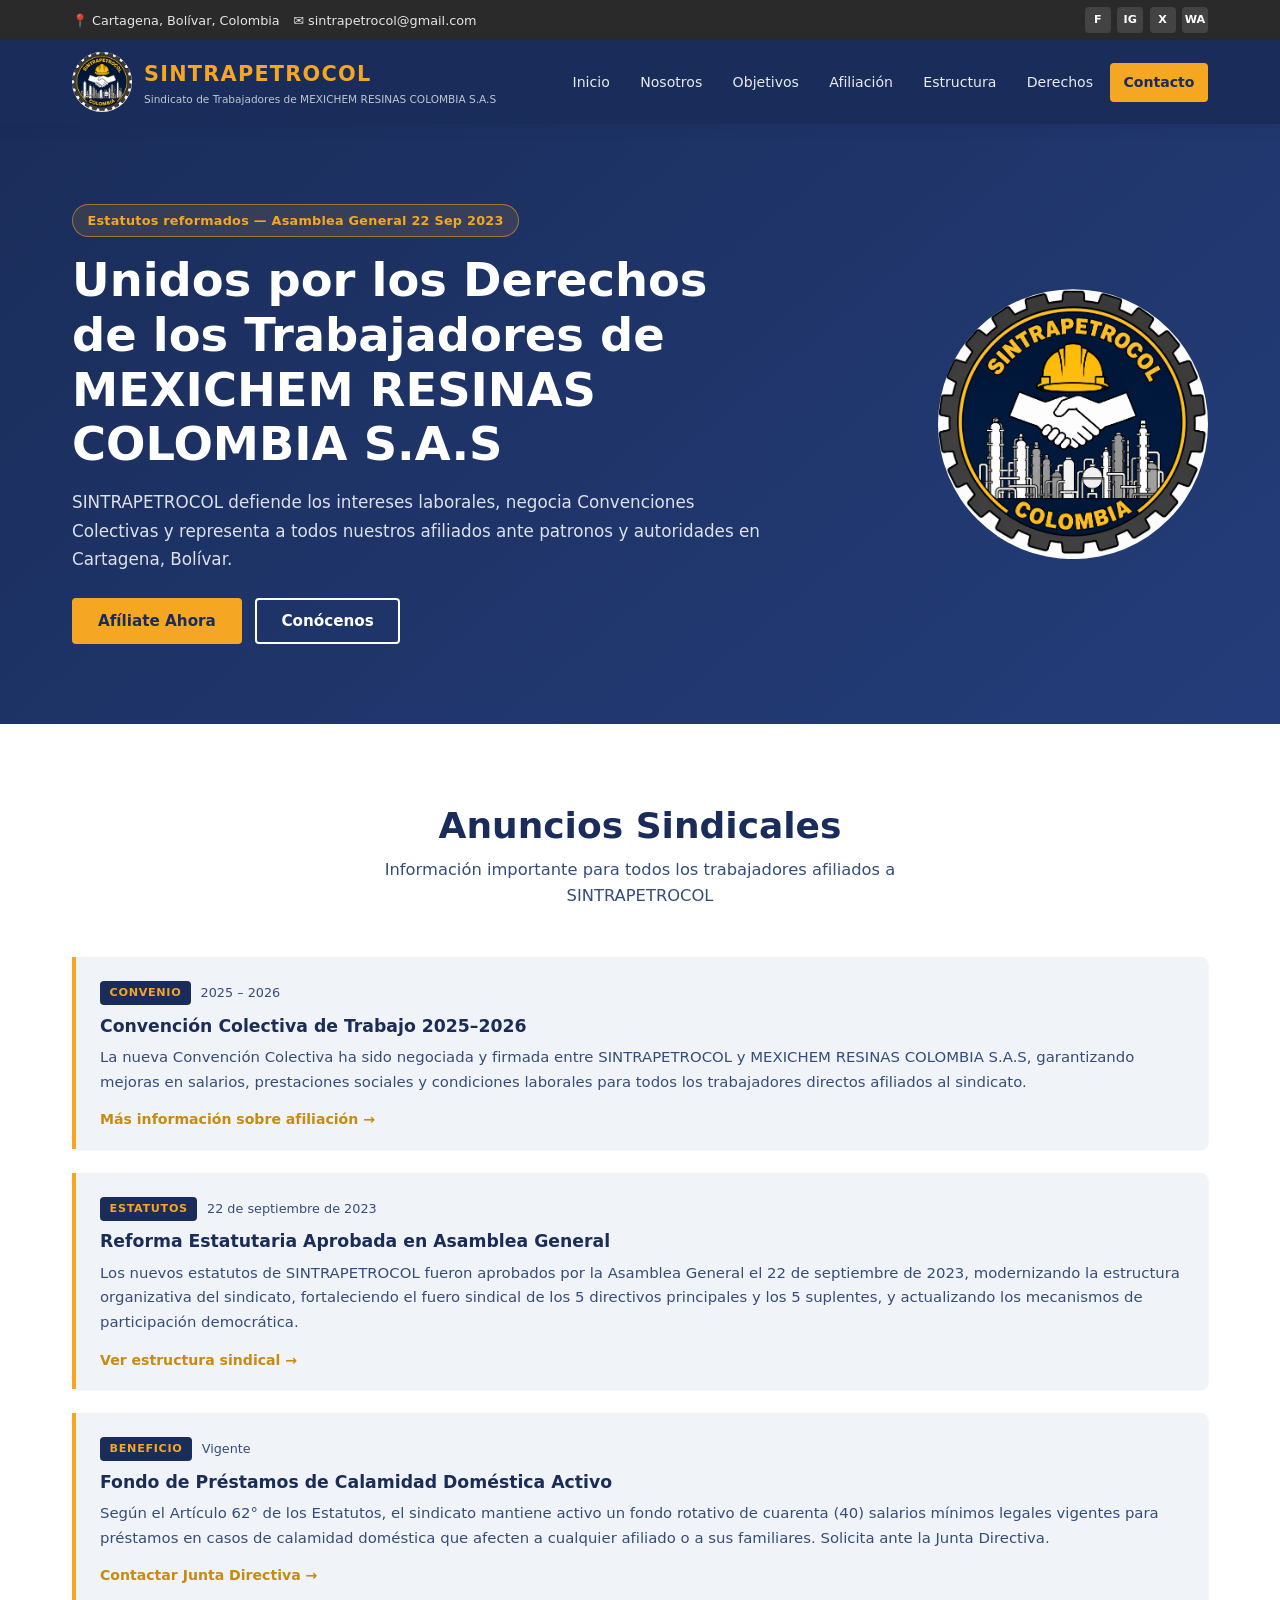
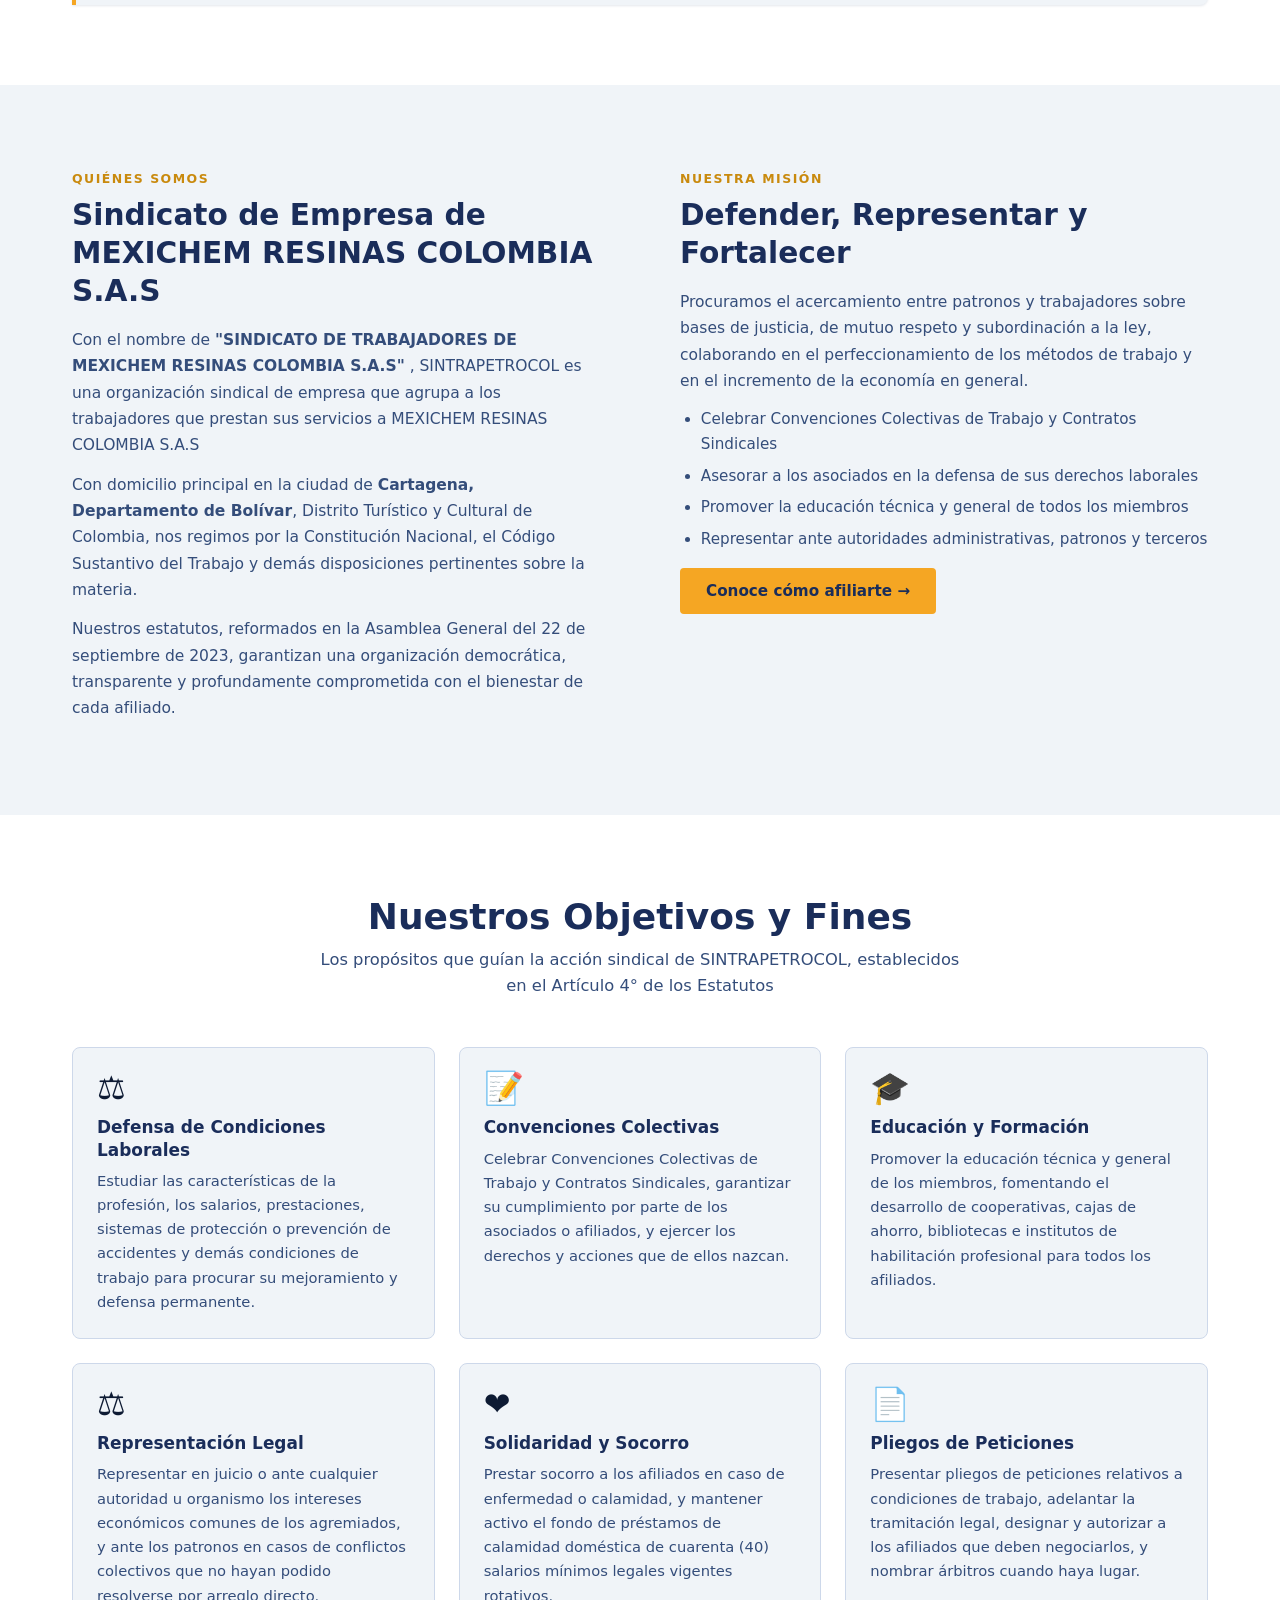
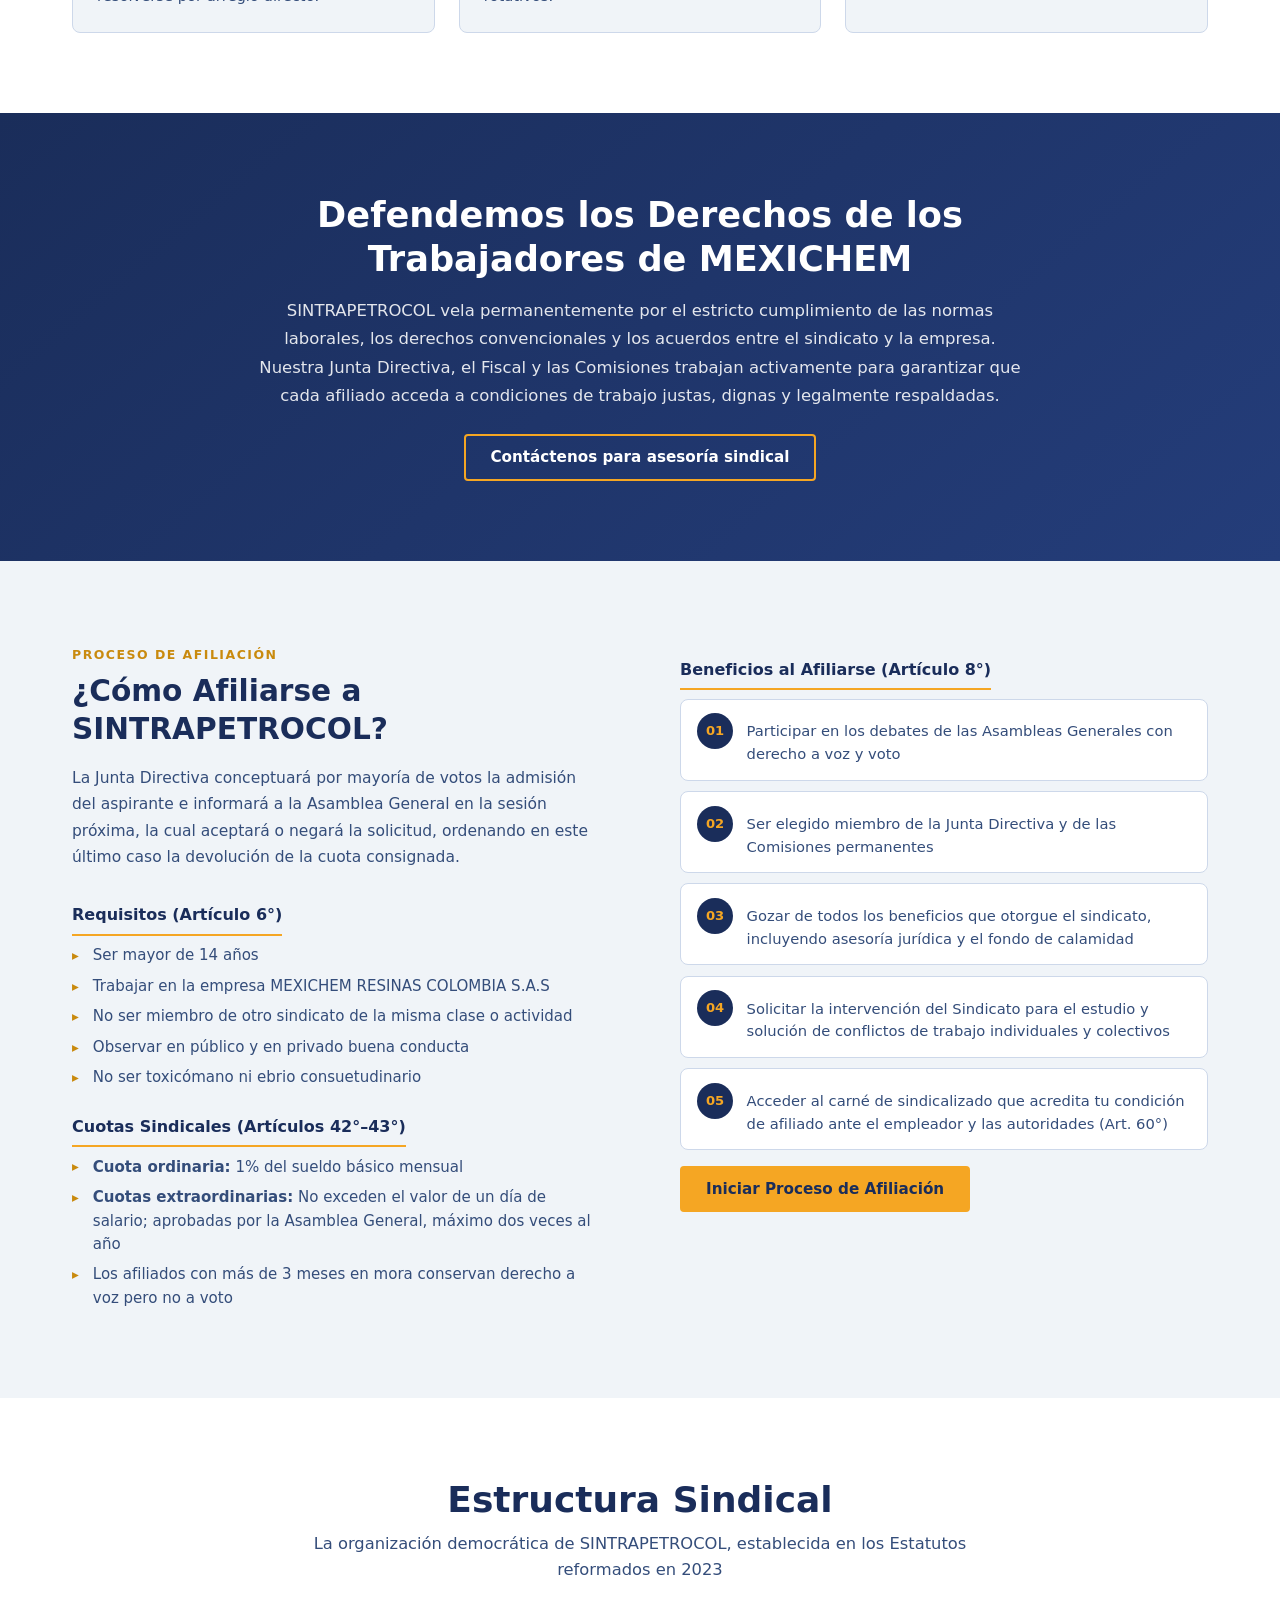
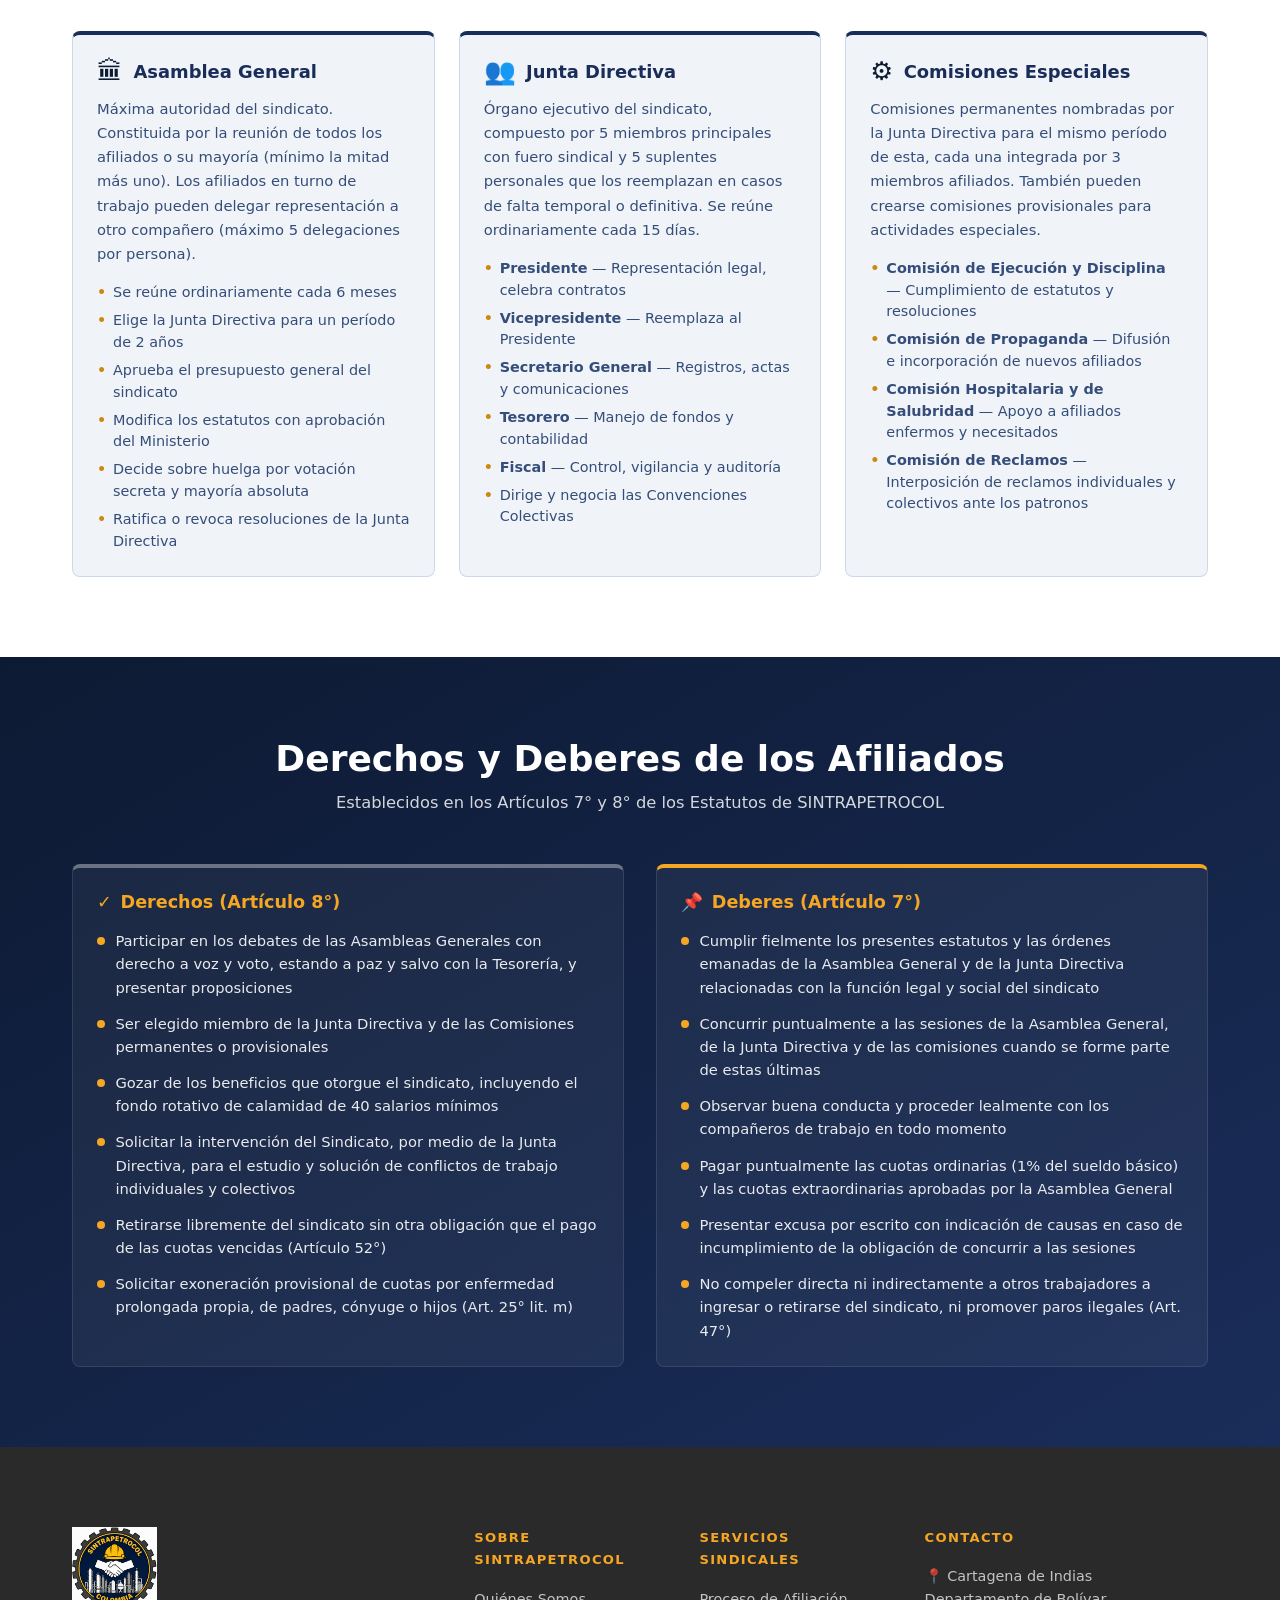
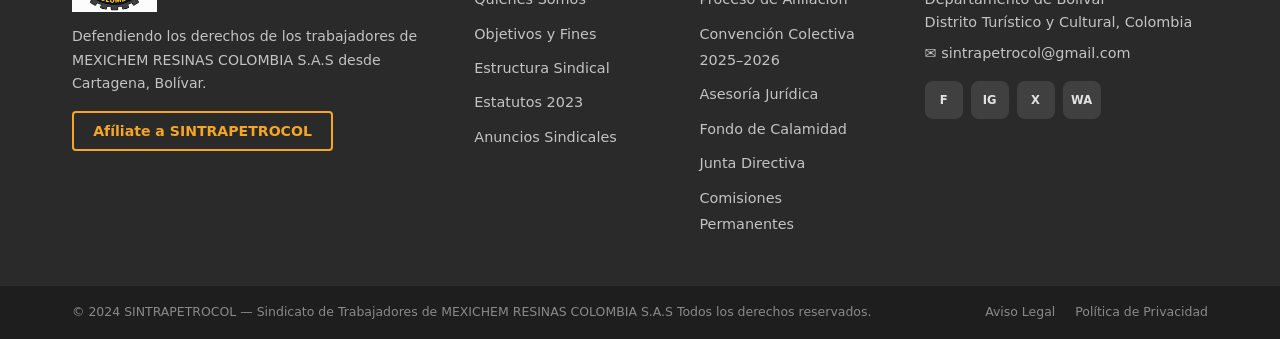
==== index.html @ 10549864 "Sitio web SINTRAPETROCOL - pagina unica con estatutos y convencion colectiva" ====
﻿<!DOCTYPE html>
<html lang="es">
<head>
  <meta charset="UTF-8" />
  <meta name="viewport" content="width=device-width, initial-scale=1.0" />
  <meta name="description" content="SINTRAPETROCOL — Sindicato de Trabajadores de MEXICHEM RESINAS COLOMBIA S.A.S Defensa laboral, convenciones colectivas y representación sindical en Cartagena, Bolívar." />
  <title>SINTRAPETROCOL — Sindicato de Trabajadores de MEXICHEM RESINAS COLOMBIA S.A.S</title>
  <link rel="stylesheet" href="styles.css" />
</head>
<body>

  <!-- TOP BAR -->
  <div class="topbar">
    <div class="container topbar__inner">
      <div class="topbar__contact">
        <span>&#128205; Cartagena, Bolívar, Colombia</span>
        <span>&#9993; sintrapetrocol@gmail.com</span>
      </div>
      <div class="topbar__social">
        <a href="#" aria-label="Facebook" class="topbar__social-link">F</a>
        <a href="#" aria-label="Instagram" class="topbar__social-link">IG</a>
        <a href="#" aria-label="Twitter / X" class="topbar__social-link">X</a>
        <a href="#" aria-label="WhatsApp" class="topbar__social-link">WA</a>
      </div>
    </div>
  </div>

  <!-- HEADER -->
  <header class="header" id="header">
    <div class="container header__inner">
      <a href="#inicio" class="header__brand">
        <img src="logo.png" alt="Escudo SINTRAPETROCOL" class="header__logo" width="56" height="56" />
        <div class="header__brand-text">
          <span class="header__name">SINTRAPETROCOL</span>
          <span class="header__tagline">Sindicato de Trabajadores de MEXICHEM RESINAS COLOMBIA S.A.S</span>
        </div>
      </a>
      <button class="nav-toggle" id="navToggle" aria-label="Abrir menú de navegación" aria-expanded="false" aria-controls="mainNav">
        <span></span>
        <span></span>
        <span></span>
      </button>
      <nav class="nav" id="mainNav" aria-label="Navegación principal">
        <ul class="nav__list">
          <li><a href="#inicio" class="nav__link">Inicio</a></li>
          <li><a href="#nosotros" class="nav__link">Nosotros</a></li>
          <li><a href="#objetivos" class="nav__link">Objetivos</a></li>
          <li><a href="#afiliacion" class="nav__link">Afiliación</a></li>
          <li><a href="#estructura" class="nav__link">Estructura</a></li>
          <li><a href="#derechos" class="nav__link">Derechos</a></li>
          <li><a href="#contacto" class="nav__link nav__link--cta">Contacto</a></li>
        </ul>
      </nav>
    </div>
  </header>

  <main>

    <!-- HERO -->
    <section class="hero" id="inicio" aria-labelledby="hero-title">
      <div class="container hero__inner">
        <div class="hero__content">
          <span class="hero__badge">Estatutos reformados — Asamblea General 22 Sep 2023</span>
          <h1 class="hero__title" id="hero-title">Unidos por los Derechos de los Trabajadores de MEXICHEM RESINAS COLOMBIA S.A.S</h1>
          <p class="hero__desc">SINTRAPETROCOL defiende los intereses laborales, negocia Convenciones Colectivas y representa a todos nuestros afiliados ante patronos y autoridades en Cartagena, Bolívar.</p>
          <div class="hero__actions">
            <a href="#afiliacion" class="btn btn--primary">Afíliate Ahora</a>
            <a href="#nosotros" class="btn btn--outline">Conócenos</a>
          </div>
        </div>
        <div class="hero__image-wrap" aria-hidden="true">
          <img src="logo.png" alt="" class="hero__img" width="280" height="280" />
        </div>
      </div>
    </section>

    <!-- ANUNCIOS SINDICALES -->
    <section class="announcements" aria-labelledby="anuncios-title">
      <div class="container">
        <div class="section-header">
          <h2 class="section-title" id="anuncios-title">Anuncios Sindicales</h2>
          <p class="section-subtitle">Información importante para todos los trabajadores afiliados a SINTRAPETROCOL</p>
        </div>
        <div class="announcements__feed">
          <article class="announcement-card">
            <div class="announcement-card__meta">
              <span class="tag">Convenio</span>
              <time datetime="2025">2025 – 2026</time>
            </div>
            <h3 class="announcement-card__title">Convención Colectiva de Trabajo 2025–2026</h3>
            <p class="announcement-card__body">La nueva Convención Colectiva ha sido negociada y firmada entre SINTRAPETROCOL y MEXICHEM RESINAS COLOMBIA S.A.S, garantizando mejoras en salarios, prestaciones sociales y condiciones laborales para todos los trabajadores directos afiliados al sindicato.</p>
            <a href="#afiliacion" class="link-more">Más información sobre afiliación &#8594;</a>
          </article>
          <article class="announcement-card">
            <div class="announcement-card__meta">
              <span class="tag">Estatutos</span>
              <time datetime="2023-09-22">22 de septiembre de 2023</time>
            </div>
            <h3 class="announcement-card__title">Reforma Estatutaria Aprobada en Asamblea General</h3>
            <p class="announcement-card__body">Los nuevos estatutos de SINTRAPETROCOL fueron aprobados por la Asamblea General el 22 de septiembre de 2023, modernizando la estructura organizativa del sindicato, fortaleciendo el fuero sindical de los 5 directivos principales y los 5 suplentes, y actualizando los mecanismos de participación democrática.</p>
            <a href="#estructura" class="link-more">Ver estructura sindical &#8594;</a>
          </article>
          <article class="announcement-card">
            <div class="announcement-card__meta">
              <span class="tag">Beneficio</span>
              <time datetime="2024">Vigente</time>
            </div>
            <h3 class="announcement-card__title">Fondo de Préstamos de Calamidad Doméstica Activo</h3>
            <p class="announcement-card__body">Según el Artículo 62° de los Estatutos, el sindicato mantiene activo un fondo rotativo de cuarenta (40) salarios mínimos legales vigentes para préstamos en casos de calamidad doméstica que afecten a cualquier afiliado o a sus familiares. Solicita ante la Junta Directiva.</p>
            <a href="#contacto" class="link-more">Contactar Junta Directiva &#8594;</a>
          </article>
        </div>
      </div>
    </section>

    <!-- SOBRE NOSOTROS -->
    <section class="about" id="nosotros" aria-labelledby="nosotros-title">
      <div class="container about__inner">
        <div class="about__block">
          <span class="about__label">Quiénes Somos</span>
          <h2 class="about__title" id="nosotros-title">Sindicato de Empresa de MEXICHEM RESINAS COLOMBIA S.A.S</h2>
          <p class="about__text">Con el nombre de <strong>"SINDICATO DE TRABAJADORES DE MEXICHEM RESINAS COLOMBIA S.A.S"</strong> , SINTRAPETROCOL es una organización sindical de empresa que agrupa a los trabajadores que prestan sus servicios a MEXICHEM RESINAS COLOMBIA S.A.S</p>
          <p class="about__text">Con domicilio principal en la ciudad de <strong>Cartagena, Departamento de Bolívar</strong>, Distrito Turístico y Cultural de Colombia, nos regimos por la Constitución Nacional, el Código Sustantivo del Trabajo y demás disposiciones pertinentes sobre la materia.</p>
          <p class="about__text">Nuestros estatutos, reformados en la Asamblea General del 22 de septiembre de 2023, garantizan una organización democrática, transparente y profundamente comprometida con el bienestar de cada afiliado.</p>
        </div>
        <div class="about__block">
          <span class="about__label">Nuestra Misión</span>
          <h2 class="about__title">Defender, Representar y Fortalecer</h2>
          <p class="about__text">Procuramos el acercamiento entre patronos y trabajadores sobre bases de justicia, de mutuo respeto y subordinación a la ley, colaborando en el perfeccionamiento de los métodos de trabajo y en el incremento de la economía en general.</p>
          <ul class="about__list">
            <li>Celebrar Convenciones Colectivas de Trabajo y Contratos Sindicales</li>
            <li>Asesorar a los asociados en la defensa de sus derechos laborales</li>
            <li>Promover la educación técnica y general de todos los miembros</li>
            <li>Representar ante autoridades administrativas, patronos y terceros</li>
          </ul>
          <div class="about__actions">
            <a href="#afiliacion" class="btn btn--primary">Conoce cómo afiliarte &#8594;</a>
          </div>
        </div>
      </div>
    </section>

    <!-- OBJETIVOS Y FINES -->
    <section class="objectives" id="objetivos" aria-labelledby="objetivos-title">
      <div class="container">
        <div class="section-header">
          <h2 class="section-title" id="objetivos-title">Nuestros Objetivos y Fines</h2>
          <p class="section-subtitle">Los propósitos que guían la acción sindical de SINTRAPETROCOL, establecidos en el Artículo 4° de los Estatutos</p>
        </div>
        <div class="objectives__grid">
          <div class="objective-card">
            <div class="objective-card__icon" aria-hidden="true">&#9878;</div>
            <h3 class="objective-card__title">Defensa de Condiciones Laborales</h3>
            <p class="objective-card__text">Estudiar las características de la profesión, los salarios, prestaciones, sistemas de protección o prevención de accidentes y demás condiciones de trabajo para procurar su mejoramiento y defensa permanente.</p>
          </div>
          <div class="objective-card">
            <div class="objective-card__icon" aria-hidden="true">&#128221;</div>
            <h3 class="objective-card__title">Convenciones Colectivas</h3>
            <p class="objective-card__text">Celebrar Convenciones Colectivas de Trabajo y Contratos Sindicales, garantizar su cumplimiento por parte de los asociados o afiliados, y ejercer los derechos y acciones que de ellos nazcan.</p>
          </div>
          <div class="objective-card">
            <div class="objective-card__icon" aria-hidden="true">&#127891;</div>
            <h3 class="objective-card__title">Educación y Formación</h3>
            <p class="objective-card__text">Promover la educación técnica y general de los miembros, fomentando el desarrollo de cooperativas, cajas de ahorro, bibliotecas e institutos de habilitación profesional para todos los afiliados.</p>
          </div>
          <div class="objective-card">
            <div class="objective-card__icon" aria-hidden="true">&#9878;</div>
            <h3 class="objective-card__title">Representación Legal</h3>
            <p class="objective-card__text">Representar en juicio o ante cualquier autoridad u organismo los intereses económicos comunes de los agremiados, y ante los patronos en casos de conflictos colectivos que no hayan podido resolverse por arreglo directo.</p>
          </div>
          <div class="objective-card">
            <div class="objective-card__icon" aria-hidden="true">&#10084;</div>
            <h3 class="objective-card__title">Solidaridad y Socorro</h3>
            <p class="objective-card__text">Prestar socorro a los afiliados en caso de enfermedad o calamidad, y mantener activo el fondo de préstamos de calamidad doméstica de cuarenta (40) salarios mínimos legales vigentes rotativos.</p>
          </div>
          <div class="objective-card">
            <div class="objective-card__icon" aria-hidden="true">&#128196;</div>
            <h3 class="objective-card__title">Pliegos de Peticiones</h3>
            <p class="objective-card__text">Presentar pliegos de peticiones relativos a condiciones de trabajo, adelantar la tramitación legal, designar y autorizar a los afiliados que deben negociarlos, y nombrar árbitros cuando haya lugar.</p>
          </div>
        </div>
      </div>
    </section>

    <!-- DECLARACIÓN / STATEMENT -->
    <section class="statement" aria-label="Compromiso sindical">
      <div class="container">
        <div class="statement__content">
          <h2 class="statement__title">Defendemos los Derechos de los Trabajadores de MEXICHEM</h2>
          <p class="statement__text">SINTRAPETROCOL vela permanentemente por el estricto cumplimiento de las normas laborales, los derechos convencionales y los acuerdos entre el sindicato y la empresa. Nuestra Junta Directiva, el Fiscal y las Comisiones trabajan activamente para garantizar que cada afiliado acceda a condiciones de trabajo justas, dignas y legalmente respaldadas.</p>
          <a href="#contacto" class="btn btn--outline-light">Contáctenos para asesoría sindical</a>
        </div>
      </div>
    </section>

    <!-- AFILIACIÓN -->
    <section class="membership" id="afiliacion" aria-labelledby="afiliacion-title">
      <div class="container membership__inner">
        <div class="membership__info">
          <span class="about__label">Proceso de Afiliación</span>
          <h2 class="membership__title" id="afiliacion-title">¿Cómo Afiliarse a SINTRAPETROCOL?</h2>
          <p class="membership__text">La Junta Directiva conceptuará por mayoría de votos la admisión del aspirante e informará a la Asamblea General en la sesión próxima, la cual aceptará o negará la solicitud, ordenando en este último caso la devolución de la cuota consignada.</p>

          <h3 class="membership__sub">Requisitos (Artículo 6°)</h3>
          <ul class="membership__list">
            <li>Ser mayor de 14 años</li>
            <li>Trabajar en la empresa MEXICHEM RESINAS COLOMBIA S.A.S</li>
            <li>No ser miembro de otro sindicato de la misma clase o actividad</li>
            <li>Observar en público y en privado buena conducta</li>
            <li>No ser toxicómano ni ebrio consuetudinario</li>
          </ul>

          <h3 class="membership__sub">Cuotas Sindicales (Artículos 42°–43°)</h3>
          <ul class="membership__list">
            <li><strong>Cuota ordinaria:</strong> 1% del sueldo básico mensual</li>
            <li><strong>Cuotas extraordinarias:</strong> No exceden el valor de un día de salario; aprobadas por la Asamblea General, máximo dos veces al año</li>
            <li>Los afiliados con más de 3 meses en mora conservan derecho a voz pero no a voto</li>
          </ul>
        </div>

        <div class="membership__benefits">
          <h3 class="membership__sub">Beneficios al Afiliarse (Artículo 8°)</h3>
          <div class="benefit-item">
            <div class="benefit-item__num" aria-hidden="true">01</div>
            <p class="benefit-item__text">Participar en los debates de las Asambleas Generales con derecho a voz y voto</p>
          </div>
          <div class="benefit-item">
            <div class="benefit-item__num" aria-hidden="true">02</div>
            <p class="benefit-item__text">Ser elegido miembro de la Junta Directiva y de las Comisiones permanentes</p>
          </div>
          <div class="benefit-item">
            <div class="benefit-item__num" aria-hidden="true">03</div>
            <p class="benefit-item__text">Gozar de todos los beneficios que otorgue el sindicato, incluyendo asesoría jurídica y el fondo de calamidad</p>
          </div>
          <div class="benefit-item">
            <div class="benefit-item__num" aria-hidden="true">04</div>
            <p class="benefit-item__text">Solicitar la intervención del Sindicato para el estudio y solución de conflictos de trabajo individuales y colectivos</p>
          </div>
          <div class="benefit-item">
            <div class="benefit-item__num" aria-hidden="true">05</div>
            <p class="benefit-item__text">Acceder al carné de sindicalizado que acredita tu condición de afiliado ante el empleador y las autoridades (Art. 60°)</p>
          </div>
          <div class="membership__cta">
            <a href="#contacto" class="btn btn--primary">Iniciar Proceso de Afiliación</a>
          </div>
        </div>
      </div>
    </section>

    <!-- ESTRUCTURA SINDICAL -->
    <section class="structure" id="estructura" aria-labelledby="estructura-title">
      <div class="container">
        <div class="section-header">
          <h2 class="section-title" id="estructura-title">Estructura Sindical</h2>
          <p class="section-subtitle">La organización democrática de SINTRAPETROCOL, establecida en los Estatutos reformados en 2023</p>
        </div>
        <div class="structure__grid">
          <div class="structure-card">
            <div class="structure-card__header">
              <span class="structure-card__icon" aria-hidden="true">&#127963;</span>
              <h3 class="structure-card__title">Asamblea General</h3>
            </div>
            <p class="structure-card__desc">Máxima autoridad del sindicato. Constituida por la reunión de todos los afiliados o su mayoría (mínimo la mitad más uno). Los afiliados en turno de trabajo pueden delegar representación a otro compañero (máximo 5 delegaciones por persona).</p>
            <ul class="structure-card__list">
              <li>Se reúne ordinariamente cada 6 meses</li>
              <li>Elige la Junta Directiva para un período de 2 años</li>
              <li>Aprueba el presupuesto general del sindicato</li>
              <li>Modifica los estatutos con aprobación del Ministerio</li>
              <li>Decide sobre huelga por votación secreta y mayoría absoluta</li>
              <li>Ratifica o revoca resoluciones de la Junta Directiva</li>
            </ul>
          </div>

          <div class="structure-card">
            <div class="structure-card__header">
              <span class="structure-card__icon" aria-hidden="true">&#128101;</span>
              <h3 class="structure-card__title">Junta Directiva</h3>
            </div>
            <p class="structure-card__desc">Órgano ejecutivo del sindicato, compuesto por 5 miembros principales con fuero sindical y 5 suplentes personales que los reemplazan en casos de falta temporal o definitiva. Se reúne ordinariamente cada 15 días.</p>
            <ul class="structure-card__list">
              <li><strong>Presidente</strong> — Representación legal, celebra contratos</li>
              <li><strong>Vicepresidente</strong> — Reemplaza al Presidente</li>
              <li><strong>Secretario General</strong> — Registros, actas y comunicaciones</li>
              <li><strong>Tesorero</strong> — Manejo de fondos y contabilidad</li>
              <li><strong>Fiscal</strong> — Control, vigilancia y auditoría</li>
              <li>Dirige y negocia las Convenciones Colectivas</li>
            </ul>
          </div>

          <div class="structure-card">
            <div class="structure-card__header">
              <span class="structure-card__icon" aria-hidden="true">&#9881;</span>
              <h3 class="structure-card__title">Comisiones Especiales</h3>
            </div>
            <p class="structure-card__desc">Comisiones permanentes nombradas por la Junta Directiva para el mismo período de esta, cada una integrada por 3 miembros afiliados. También pueden crearse comisiones provisionales para actividades especiales.</p>
            <ul class="structure-card__list">
              <li><strong>Comisión de Ejecución y Disciplina</strong> — Cumplimiento de estatutos y resoluciones</li>
              <li><strong>Comisión de Propaganda</strong> — Difusión e incorporación de nuevos afiliados</li>
              <li><strong>Comisión Hospitalaria y de Salubridad</strong> — Apoyo a afiliados enfermos y necesitados</li>
              <li><strong>Comisión de Reclamos</strong> — Interposición de reclamos individuales y colectivos ante los patronos</li>
            </ul>
          </div>
        </div>
      </div>
    </section>

    <!-- DERECHOS Y DEBERES -->
    <section class="rights" id="derechos" aria-labelledby="derechos-title">
      <div class="container">
        <div class="section-header section-header--light">
          <h2 class="section-title" id="derechos-title">Derechos y Deberes de los Afiliados</h2>
          <p class="section-subtitle">Establecidos en los Artículos 7° y 8° de los Estatutos de SINTRAPETROCOL</p>
        </div>
        <div class="rights__grid">
          <div class="rights__column rights__column--rights">
            <h3 class="rights__col-title">
              <span class="rights__col-icon" aria-hidden="true">&#10003;</span>
              Derechos (Artículo 8°)
            </h3>
            <ul class="rights__list">
              <li class="rights__item">
                <span class="rights__item-dot" aria-hidden="true"></span>
                Participar en los debates de las Asambleas Generales con derecho a voz y voto, estando a paz y salvo con la Tesorería, y presentar proposiciones
              </li>
              <li class="rights__item">
                <span class="rights__item-dot" aria-hidden="true"></span>
                Ser elegido miembro de la Junta Directiva y de las Comisiones permanentes o provisionales
              </li>
              <li class="rights__item">
                <span class="rights__item-dot" aria-hidden="true"></span>
                Gozar de los beneficios que otorgue el sindicato, incluyendo el fondo rotativo de calamidad de 40 salarios mínimos
              </li>
              <li class="rights__item">
                <span class="rights__item-dot" aria-hidden="true"></span>
                Solicitar la intervención del Sindicato, por medio de la Junta Directiva, para el estudio y solución de conflictos de trabajo individuales y colectivos
              </li>
              <li class="rights__item">
                <span class="rights__item-dot" aria-hidden="true"></span>
                Retirarse libremente del sindicato sin otra obligación que el pago de las cuotas vencidas (Artículo 52°)
              </li>
              <li class="rights__item">
                <span class="rights__item-dot" aria-hidden="true"></span>
                Solicitar exoneración provisional de cuotas por enfermedad prolongada propia, de padres, cónyuge o hijos (Art. 25° lit. m)
              </li>
            </ul>
          </div>

          <div class="rights__column rights__column--duties">
            <h3 class="rights__col-title">
              <span class="rights__col-icon" aria-hidden="true">&#128204;</span>
              Deberes (Artículo 7°)
            </h3>
            <ul class="rights__list">
              <li class="rights__item">
                <span class="rights__item-dot" aria-hidden="true"></span>
                Cumplir fielmente los presentes estatutos y las órdenes emanadas de la Asamblea General y de la Junta Directiva relacionadas con la función legal y social del sindicato
              </li>
              <li class="rights__item">
                <span class="rights__item-dot" aria-hidden="true"></span>
                Concurrir puntualmente a las sesiones de la Asamblea General, de la Junta Directiva y de las comisiones cuando se forme parte de estas últimas
              </li>
              <li class="rights__item">
                <span class="rights__item-dot" aria-hidden="true"></span>
                Observar buena conducta y proceder lealmente con los compañeros de trabajo en todo momento
              </li>
              <li class="rights__item">
                <span class="rights__item-dot" aria-hidden="true"></span>
                Pagar puntualmente las cuotas ordinarias (1% del sueldo básico) y las cuotas extraordinarias aprobadas por la Asamblea General
              </li>
              <li class="rights__item">
                <span class="rights__item-dot" aria-hidden="true"></span>
                Presentar excusa por escrito con indicación de causas en caso de incumplimiento de la obligación de concurrir a las sesiones
              </li>
              <li class="rights__item">
                <span class="rights__item-dot" aria-hidden="true"></span>
                No compeler directa ni indirectamente a otros trabajadores a ingresar o retirarse del sindicato, ni promover paros ilegales (Art. 47°)
              </li>
            </ul>
          </div>
        </div>
      </div>
    </section>

  </main>

  <!-- FOOTER -->
  <footer class="footer" id="contacto" aria-label="Pie de página y contacto">
    <div class="container footer__grid">

      <div class="footer__col footer__col--brand">
        <img src="logo.png" alt="Escudo SINTRAPETROCOL" class="footer__logo" width="90" height="90" />
        <p class="footer__tagline">Defendiendo los derechos de los trabajadores de MEXICHEM RESINAS COLOMBIA S.A.S desde Cartagena, Bolívar.</p>
        <a href="#afiliacion" class="btn btn--secondary footer__cta">Afíliate a SINTRAPETROCOL</a>
      </div>

      <div class="footer__col">
        <h4 class="footer__col-title">Sobre SINTRAPETROCOL</h4>
        <ul class="footer__links">
          <li><a href="#nosotros">Quiénes Somos</a></li>
          <li><a href="#objetivos">Objetivos y Fines</a></li>
          <li><a href="#estructura">Estructura Sindical</a></li>
          <li><a href="#derechos">Estatutos 2023</a></li>
          <li><a href="#anuncios">Anuncios Sindicales</a></li>
        </ul>
      </div>

      <div class="footer__col">
        <h4 class="footer__col-title">Servicios Sindicales</h4>
        <ul class="footer__links">
          <li><a href="#afiliacion">Proceso de Afiliación</a></li>
          <li><a href="#afiliacion">Convención Colectiva 2025–2026</a></li>
          <li><a href="#derechos">Asesoría Jurídica</a></li>
          <li><a href="#afiliacion">Fondo de Calamidad</a></li>
          <li><a href="#estructura">Junta Directiva</a></li>
          <li><a href="#estructura">Comisiones Permanentes</a></li>
        </ul>
      </div>

      <div class="footer__col">
        <h4 class="footer__col-title">Contacto</h4>
        <address class="footer__address">
          <p>&#128205; Cartagena de Indias<br>Departamento de Bolívar<br>Distrito Turístico y Cultural, Colombia</p>
          <p>&#9993; sintrapetrocol@gmail.com</p>
        </address>
        <div class="footer__social" aria-label="Redes sociales">
          <a href="#" class="footer__social-link" aria-label="Seguir en Facebook">F</a>
          <a href="#" class="footer__social-link" aria-label="Seguir en Instagram">IG</a>
          <a href="#" class="footer__social-link" aria-label="Seguir en Twitter / X">X</a>
          <a href="#" class="footer__social-link" aria-label="Contactar por WhatsApp">WA</a>
        </div>
      </div>

    </div>
    <div class="footer__bottom">
      <div class="container footer__bottom-inner">
        <p>© 2024 SINTRAPETROCOL — Sindicato de Trabajadores de MEXICHEM RESINAS COLOMBIA S.A.S Todos los derechos reservados.</p>
        <nav aria-label="Legal">
          <a href="#">Aviso Legal</a>
          <a href="#">Política de Privacidad</a>
        </nav>
      </div>
    </div>
  </footer>

  <script src="script.js"></script>
</body>
</html>
---- styles.css ----
/* =============================================
   SINTRAPETROCOL — styles.css
   Mobile-first · Breakpoints: 375px, 768px, 1200px
   Colores extraídos exclusivamente de logo.png
   ============================================= */

/* ── Sistema de color (logo.png) ────────────── */
:root {
  /* Colores primarios del logo */
  --color-primary:          #1a2d5a;   /* Azul marino profundo — fondo del escudo */
  --color-secondary:        #f5a623;   /* Amarillo dorado — texto, casco y anillo */
  --color-dark:             #2a2a2a;   /* Carbón oscuro — engranaje exterior */

  /* Fondos y superficies derivados */
  --color-background:       #f0f4f8;   /* Blanco-azul claro, derivado del marino */
  --color-surface:          #ffffff;   /* Blanco limpio */
  --color-surface-alt:      #e8edf5;   /* Superficie alternativa azulada */

  /* Texto — contraste WCAG AA (≥ 4.5:1) verificado */
  --color-text-primary:     #0d1a33;   /* Marino muy oscuro — contraste ≥14:1 sobre fondos claros */
  --color-text-secondary:   #344d7a;   /* Marino medio — contraste ≥6.8:1 sobre fondos claros */

  /* Variantes funcionales */
  --color-primary-light:    #243d7a;   /* Marino más claro para gradientes */
  --color-secondary-dark:   #c98a0e;   /* Dorado oscuro para hover/énfasis */
  --color-border:           #cdd8ea;   /* Borde azul-gris claro */

  /* Tipografía */
  --font-base: 'Segoe UI', system-ui, -apple-system, Arial, sans-serif;

  /* Espaciado */
  --space-xs:  0.5rem;
  --space-sm:  1rem;
  --space-md:  1.5rem;
  --space-lg:  2rem;
  --space-xl:  3rem;
  --space-2xl: 5rem;

  /* Layout */
  --container-max:     1200px;
  --container-pad:     1rem;
  --radius-sm:         4px;
  --radius-md:         8px;

  /* Sombras derivadas del azul marino */
  --shadow-sm:  0 1px 3px rgba(26,45,90,0.08), 0 1px 2px rgba(26,45,90,0.04);
  --shadow-md:  0 4px 12px rgba(26,45,90,0.13), 0 2px 6px rgba(26,45,90,0.07);
  --shadow-lg:  0 10px 30px rgba(26,45,90,0.18);

  --transition: 0.2s ease;
}

/* ── Reset ────────────────────────────────────── */
*, *::before, *::after {
  box-sizing: border-box;
  margin: 0;
  padding: 0;
}

html {
  scroll-behavior: smooth;
  -webkit-text-size-adjust: 100%;
}

body {
  font-family: var(--font-base);
  font-size: 1rem;
  line-height: 1.65;
  color: var(--color-text-primary);
  background-color: var(--color-background);
}

img {
  max-width: 100%;
  height: auto;
  display: block;
}

a {
  text-decoration: none;
  color: inherit;
}

ul {
  list-style: none;
}

address {
  font-style: normal;
}

/* ── Contenedor ────────────────────────────────── */
.container {
  width: 100%;
  max-width: var(--container-max);
  margin-inline: auto;
  padding-inline: var(--container-pad);
}

/* ── Botones ───────────────────────────────────── */
.btn {
  display: inline-block;
  padding: 0.75rem 1.5rem;
  border-radius: var(--radius-sm);
  font-weight: 700;
  font-size: 0.95rem;
  line-height: 1.2;
  cursor: pointer;
  border: 2px solid transparent;
  transition:
    background-color var(--transition),
    color var(--transition),
    border-color var(--transition);
  text-align: center;
}

/* Dorado sobre marino (contraste 6.7:1) */
.btn--primary {
  background-color: var(--color-secondary);
  color: var(--color-primary);
  border-color: var(--color-secondary);
}
.btn--primary:hover,
.btn--primary:focus-visible {
  background-color: var(--color-secondary-dark);
  border-color: var(--color-secondary-dark);
}

/* Blanco contorno sobre marino (contraste 13.3:1) */
.btn--outline {
  background-color: transparent;
  color: var(--color-surface);
  border-color: var(--color-surface);
}
.btn--outline:hover,
.btn--outline:focus-visible {
  background-color: var(--color-surface);
  color: var(--color-primary);
}

/* Contorno dorado sobre marino */
.btn--outline-light {
  background-color: transparent;
  color: var(--color-surface);
  border-color: var(--color-secondary);
}
.btn--outline-light:hover,
.btn--outline-light:focus-visible {
  background-color: var(--color-secondary);
  color: var(--color-primary);
}

/* Contorno dorado sobre oscuro (footer) */
.btn--secondary {
  background-color: transparent;
  color: var(--color-secondary);
  border-color: var(--color-secondary);
  font-size: 0.88rem;
  padding: 0.6rem 1.2rem;
}
.btn--secondary:hover,
.btn--secondary:focus-visible {
  background-color: var(--color-secondary);
  color: var(--color-primary);
}

/* ── Encabezados de sección ────────────────────── */
.section-header {
  text-align: center;
  margin-bottom: var(--space-xl);
}

.section-title {
  font-size: clamp(1.5rem, 4vw, 2.25rem);
  font-weight: 800;
  color: var(--color-primary);
  line-height: 1.2;
  margin-bottom: 0.6rem;
}

.section-subtitle {
  font-size: 1.02rem;
  color: var(--color-text-secondary);
  max-width: 660px;
  margin-inline: auto;
  line-height: 1.6;
}

/* Variante clara (sobre fondo oscuro) */
.section-header--light .section-title {
  color: var(--color-surface);
}
.section-header--light .section-subtitle {
  color: rgba(255, 255, 255, 0.82);
}

/* ────────────────────────────────────────────────
   TOP BAR
   ──────────────────────────────────────────────── */
.topbar {
  background-color: var(--color-dark);
  color: var(--color-surface);
  font-size: 0.8rem;
  padding: 0.45rem 0;
}

.topbar__inner {
  display: flex;
  justify-content: space-between;
  align-items: center;
  flex-wrap: wrap;
  gap: 0.5rem;
}

.topbar__contact {
  display: flex;
  gap: 1rem;
  flex-wrap: wrap;
  color: rgba(255, 255, 255, 0.88);
}

.topbar__social {
  display: flex;
  gap: 0.4rem;
}

.topbar__social-link {
  display: inline-flex;
  align-items: center;
  justify-content: center;
  width: 26px;
  height: 26px;
  border-radius: var(--radius-sm);
  background-color: rgba(255, 255, 255, 0.12);
  color: var(--color-surface);
  font-size: 0.7rem;
  font-weight: 700;
  transition: background-color var(--transition), color var(--transition);
}

.topbar__social-link:hover,
.topbar__social-link:focus-visible {
  background-color: var(--color-secondary);
  color: var(--color-primary);
}

/* ────────────────────────────────────────────────
   HEADER
   ──────────────────────────────────────────────── */
.header {
  position: sticky;
  top: 0;
  z-index: 1000;
  background-color: var(--color-primary);
  box-shadow: var(--shadow-md);
}

.header__inner {
  display: flex;
  align-items: center;
  justify-content: space-between;
  padding-block: 0.75rem;
  gap: 1rem;
  position: relative;
}

.header__brand {
  display: flex;
  align-items: center;
  gap: 0.75rem;
  flex-shrink: 0;
  min-width: 0;
}

.header__logo {
  width: 48px;
  height: 48px;
  object-fit: contain;
  border-radius: 50%;
  flex-shrink: 0;
}

.header__brand-text {
  display: flex;
  flex-direction: column;
  min-width: 0;
}

.header__name {
  font-size: 1.1rem;
  font-weight: 800;
  color: var(--color-secondary);
  letter-spacing: 0.06em;
  white-space: nowrap;
}

.header__tagline {
  font-size: 0.66rem;
  color: rgba(255, 255, 255, 0.72);
  display: none;
  white-space: nowrap;
  overflow: hidden;
  text-overflow: ellipsis;
}

/* Botón hamburguesa */
.nav-toggle {
  display: flex;
  flex-direction: column;
  gap: 5px;
  padding: 8px 6px;
  background: none;
  border: none;
  cursor: pointer;
  border-radius: var(--radius-sm);
  flex-shrink: 0;
}

.nav-toggle span {
  display: block;
  width: 24px;
  height: 2px;
  background-color: var(--color-surface);
  border-radius: 2px;
  transition: transform var(--transition), opacity var(--transition);
}

.nav-toggle[aria-expanded="true"] span:nth-child(1) {
  transform: translateY(7px) rotate(45deg);
}
.nav-toggle[aria-expanded="true"] span:nth-child(2) {
  opacity: 0;
  transform: scaleX(0);
}
.nav-toggle[aria-expanded="true"] span:nth-child(3) {
  transform: translateY(-7px) rotate(-45deg);
}

/* Menú de navegación */
.nav {
  position: absolute;
  top: 100%;
  left: 0;
  right: 0;
  background-color: var(--color-primary);
  max-height: 0;
  overflow: hidden;
  transition: max-height 0.35s ease;
  box-shadow: 0 6px 16px rgba(26, 45, 90, 0.25);
  border-top: 1px solid rgba(255, 255, 255, 0.1);
}

.nav.is-open {
  max-height: 420px;
}

.nav__list {
  display: flex;
  flex-direction: column;
  padding: 0.5rem 0.5rem 1rem;
  gap: 0.15rem;
}

.nav__link {
  display: block;
  padding: 0.65rem 1rem;
  color: rgba(255, 255, 255, 0.9);
  border-radius: var(--radius-sm);
  font-size: 0.92rem;
  font-weight: 500;
  transition: background-color var(--transition), color var(--transition);
}

.nav__link:hover,
.nav__link:focus-visible {
  background-color: rgba(255, 255, 255, 0.1);
  color: var(--color-secondary);
}

.nav__link--cta {
  background-color: var(--color-secondary);
  color: var(--color-primary) !important;
  font-weight: 700;
  text-align: center;
  margin-top: 0.4rem;
}

.nav__link--cta:hover,
.nav__link--cta:focus-visible {
  background-color: var(--color-secondary-dark) !important;
  color: var(--color-primary) !important;
}

/* ────────────────────────────────────────────────
   HERO
   ──────────────────────────────────────────────── */
.hero {
  background: linear-gradient(140deg, var(--color-primary) 0%, var(--color-primary-light) 100%);
  padding: var(--space-xl) 0;
  min-height: 460px;
  display: flex;
  align-items: center;
}

.hero__inner {
  display: flex;
  flex-direction: column;
  gap: var(--space-lg);
  align-items: center;
  text-align: center;
}

.hero__content {
  max-width: 700px;
}

.hero__badge {
  display: inline-block;
  background-color: rgba(245, 166, 35, 0.12);
  border: 1px solid rgba(245, 166, 35, 0.55);
  color: var(--color-secondary);
  padding: 0.3rem 0.9rem;
  border-radius: 20px;
  font-size: 0.8rem;
  font-weight: 600;
  margin-bottom: var(--space-sm);
  letter-spacing: 0.02em;
}

.hero__title {
  font-size: clamp(1.6rem, 5.5vw, 2.9rem);
  font-weight: 800;
  color: var(--color-surface);
  line-height: 1.18;
  margin-bottom: var(--space-sm);
}

.hero__desc {
  font-size: 1.05rem;
  color: rgba(255, 255, 255, 0.85);
  line-height: 1.7;
  margin-bottom: var(--space-md);
}

.hero__actions {
  display: flex;
  gap: 0.85rem;
  flex-wrap: wrap;
  justify-content: center;
}

.hero__image-wrap {
  width: 175px;
  flex-shrink: 0;
  background: linear-gradient(140deg, var(--color-primary) 0%, var(--color-primary-light) 100%);
  border-radius: 50%;
}

.hero__img {
  width: 100%;
  height: auto;
  clip-path: circle(50% at 50% 50%);
  filter: drop-shadow(0 8px 24px rgba(0, 0, 0, 0.35));
}

/* ────────────────────────────────────────────────
   ANUNCIOS SINDICALES
   ──────────────────────────────────────────────── */
.announcements {
  padding: var(--space-2xl) 0;
  background-color: var(--color-surface);
}

.announcements__feed {
  display: flex;
  flex-direction: column;
  gap: var(--space-md);
}

.announcement-card {
  background-color: var(--color-background);
  border-left: 4px solid var(--color-secondary);
  border-radius: 0 var(--radius-md) var(--radius-md) 0;
  padding: var(--space-md) var(--space-md) var(--space-sm);
  box-shadow: var(--shadow-sm);
  transition: box-shadow var(--transition), transform var(--transition);
}

.announcement-card:hover {
  box-shadow: var(--shadow-md);
  transform: translateX(5px);
}

.announcement-card__meta {
  display: flex;
  align-items: center;
  gap: 0.6rem;
  margin-bottom: 0.6rem;
}

.tag {
  background-color: var(--color-primary);
  color: var(--color-secondary);
  padding: 0.18rem 0.6rem;
  border-radius: var(--radius-sm);
  font-size: 0.7rem;
  font-weight: 700;
  text-transform: uppercase;
  letter-spacing: 0.06em;
}

.announcement-card__meta time {
  font-size: 0.8rem;
  color: var(--color-text-secondary);
}

.announcement-card__title {
  font-size: 1.08rem;
  font-weight: 700;
  color: var(--color-primary);
  line-height: 1.3;
  margin-bottom: 0.5rem;
}

.announcement-card__body {
  font-size: 0.93rem;
  color: var(--color-text-secondary);
  line-height: 1.65;
  margin-bottom: 0.75rem;
}

.link-more {
  color: var(--color-secondary-dark);
  font-weight: 700;
  font-size: 0.88rem;
  transition: color var(--transition);
}

.link-more:hover,
.link-more:focus-visible {
  color: var(--color-primary);
}

/* ────────────────────────────────────────────────
   SOBRE NOSOTROS
   ──────────────────────────────────────────────── */
.about {
  padding: var(--space-2xl) 0;
  background-color: var(--color-background);
}

.about__inner {
  display: flex;
  flex-direction: column;
  gap: var(--space-xl);
}

.about__label {
  display: inline-block;
  color: var(--color-secondary-dark);
  font-size: 0.78rem;
  font-weight: 700;
  text-transform: uppercase;
  letter-spacing: 0.12em;
  margin-bottom: 0.5rem;
}

.about__title {
  font-size: clamp(1.3rem, 3.5vw, 1.85rem);
  font-weight: 800;
  color: var(--color-primary);
  line-height: 1.28;
  margin-bottom: var(--space-sm);
}

.about__text {
  color: var(--color-text-secondary);
  margin-bottom: 0.8rem;
  line-height: 1.7;
  font-size: 0.97rem;
}

.about__list {
  list-style: disc;
  padding-left: 1.3rem;
  display: flex;
  flex-direction: column;
  gap: 0.4rem;
  color: var(--color-text-secondary);
  font-size: 0.95rem;
  margin-bottom: var(--space-sm);
}

.about__actions {
  margin-top: var(--space-sm);
}

/* ────────────────────────────────────────────────
   OBJETIVOS Y FINES
   ──────────────────────────────────────────────── */
.objectives {
  padding: var(--space-2xl) 0;
  background-color: var(--color-surface);
}

.objectives__grid {
  display: grid;
  grid-template-columns: 1fr;
  gap: var(--space-md);
}

.objective-card {
  background-color: var(--color-background);
  border: 1px solid var(--color-border);
  border-radius: var(--radius-md);
  padding: var(--space-md);
  transition: box-shadow var(--transition), transform var(--transition);
}

.objective-card:hover {
  box-shadow: var(--shadow-md);
  transform: translateY(-4px);
}

.objective-card__icon {
  font-size: 2rem;
  margin-bottom: 0.75rem;
  line-height: 1;
}

.objective-card__title {
  font-size: 1.06rem;
  font-weight: 700;
  color: var(--color-primary);
  margin-bottom: 0.5rem;
  line-height: 1.3;
}

.objective-card__text {
  font-size: 0.92rem;
  color: var(--color-text-secondary);
  line-height: 1.65;
}

/* ────────────────────────────────────────────────
   DECLARACIÓN / STATEMENT
   ──────────────────────────────────────────────── */
.statement {
  background: linear-gradient(140deg, var(--color-primary) 0%, var(--color-primary-light) 100%);
  padding: var(--space-2xl) 0;
}

.statement__content {
  max-width: 780px;
  margin-inline: auto;
  text-align: center;
}

.statement__title {
  font-size: clamp(1.4rem, 4.5vw, 2.2rem);
  font-weight: 800;
  color: var(--color-surface);
  line-height: 1.25;
  margin-bottom: var(--space-sm);
}

.statement__text {
  color: rgba(255, 255, 255, 0.88);
  font-size: 1.03rem;
  line-height: 1.72;
  margin-bottom: var(--space-md);
}

/* ────────────────────────────────────────────────
   AFILIACIÓN
   ──────────────────────────────────────────────── */
.membership {
  padding: var(--space-2xl) 0;
  background-color: var(--color-background);
}

.membership__inner {
  display: flex;
  flex-direction: column;
  gap: var(--space-xl);
}

.membership__title {
  font-size: clamp(1.3rem, 3.5vw, 1.85rem);
  font-weight: 800;
  color: var(--color-primary);
  line-height: 1.28;
  margin-bottom: var(--space-sm);
}

.membership__text {
  color: var(--color-text-secondary);
  font-size: 0.97rem;
  line-height: 1.7;
  margin-bottom: var(--space-sm);
}

.membership__sub {
  font-size: 1rem;
  font-weight: 700;
  color: var(--color-primary);
  margin: var(--space-sm) 0 0.55rem;
  padding-bottom: 0.3rem;
  border-bottom: 2px solid var(--color-secondary);
  display: inline-block;
}

.membership__list {
  display: flex;
  flex-direction: column;
  gap: 0.45rem;
  margin-bottom: 0.5rem;
}

.membership__list li {
  padding-left: 1.3rem;
  position: relative;
  color: var(--color-text-secondary);
  font-size: 0.94rem;
  line-height: 1.55;
}

.membership__list li::before {
  content: '▸';
  position: absolute;
  left: 0;
  color: var(--color-secondary-dark);
  font-size: 0.85rem;
  top: 0.05em;
}

.benefit-item {
  display: flex;
  align-items: flex-start;
  gap: 0.85rem;
  padding: 0.85rem var(--space-sm);
  background-color: var(--color-surface);
  border-radius: var(--radius-md);
  border: 1px solid var(--color-border);
  margin-bottom: 0.65rem;
  transition: box-shadow var(--transition);
}

.benefit-item:hover {
  box-shadow: var(--shadow-sm);
}

.benefit-item__num {
  flex-shrink: 0;
  width: 36px;
  height: 36px;
  border-radius: 50%;
  background-color: var(--color-primary);
  color: var(--color-secondary);
  font-weight: 800;
  font-size: 0.82rem;
  display: flex;
  align-items: center;
  justify-content: center;
}

.benefit-item__text {
  color: var(--color-text-secondary);
  font-size: 0.92rem;
  line-height: 1.55;
  padding-top: 0.45rem;
}

.membership__cta {
  margin-top: var(--space-sm);
}

/* ────────────────────────────────────────────────
   ESTRUCTURA SINDICAL
   ──────────────────────────────────────────────── */
.structure {
  padding: var(--space-2xl) 0;
  background-color: var(--color-surface);
}

.structure__grid {
  display: grid;
  grid-template-columns: 1fr;
  gap: var(--space-md);
}

.structure-card {
  background-color: var(--color-background);
  border: 1px solid var(--color-border);
  border-top: 4px solid var(--color-primary);
  border-radius: var(--radius-md);
  padding: var(--space-md);
  transition: box-shadow var(--transition);
}

.structure-card:hover {
  box-shadow: var(--shadow-md);
}

.structure-card__header {
  display: flex;
  align-items: center;
  gap: 0.65rem;
  margin-bottom: 0.75rem;
}

.structure-card__icon {
  font-size: 1.6rem;
  line-height: 1;
}

.structure-card__title {
  font-size: 1.12rem;
  font-weight: 800;
  color: var(--color-primary);
  line-height: 1.2;
}

.structure-card__desc {
  font-size: 0.92rem;
  color: var(--color-text-secondary);
  line-height: 1.65;
  margin-bottom: var(--space-sm);
}

.structure-card__list {
  display: flex;
  flex-direction: column;
  gap: 0.4rem;
}

.structure-card__list li {
  font-size: 0.9rem;
  color: var(--color-text-secondary);
  padding-left: 1rem;
  position: relative;
  line-height: 1.5;
}

.structure-card__list li::before {
  content: '•';
  position: absolute;
  left: 0;
  color: var(--color-secondary-dark);
  font-weight: 700;
}

/* ────────────────────────────────────────────────
   DERECHOS Y DEBERES
   ──────────────────────────────────────────────── */
.rights {
  padding: var(--space-2xl) 0;
  background: linear-gradient(150deg, #0d1a33 0%, var(--color-primary) 100%);
}

.rights__grid {
  display: grid;
  grid-template-columns: 1fr;
  gap: var(--space-lg);
}

.rights__column {
  background-color: rgba(255, 255, 255, 0.05);
  border: 1px solid rgba(255, 255, 255, 0.1);
  border-radius: var(--radius-md);
  padding: var(--space-md);
}

.rights__column--duties {
  border-top: 4px solid var(--color-secondary);
}

.rights__column--rights {
  border-top: 4px solid rgba(255, 255, 255, 0.35);
}

.rights__col-title {
  font-size: 1.1rem;
  font-weight: 800;
  color: var(--color-secondary);
  margin-bottom: var(--space-sm);
  display: flex;
  align-items: center;
  gap: 0.55rem;
  line-height: 1.2;
}

.rights__col-icon {
  font-size: 1.1rem;
}

.rights__list {
  display: flex;
  flex-direction: column;
  gap: 0.8rem;
}

.rights__item {
  display: flex;
  align-items: flex-start;
  gap: 0.65rem;
  font-size: 0.92rem;
  line-height: 1.58;
  color: rgba(255, 255, 255, 0.9);
}

.rights__item-dot {
  flex-shrink: 0;
  width: 8px;
  height: 8px;
  border-radius: 50%;
  background-color: var(--color-secondary);
  margin-top: 0.5rem;
}

/* ────────────────────────────────────────────────
   FOOTER
   ──────────────────────────────────────────────── */
.footer {
  background-color: var(--color-dark);
  color: rgba(255, 255, 255, 0.85);
}

.footer__grid {
  display: grid;
  grid-template-columns: 1fr;
  gap: var(--space-xl);
  padding-block: var(--space-2xl) var(--space-xl);
}

.footer__logo {
  width: 85px;
  height: 85px;
  object-fit: contain;
  margin-bottom: 0.85rem;
}

.footer__tagline {
  font-size: 0.88rem;
  line-height: 1.65;
  color: rgba(255, 255, 255, 0.72);
  margin-bottom: var(--space-sm);
}

.footer__col-title {
  font-size: 0.82rem;
  font-weight: 800;
  color: var(--color-secondary);
  text-transform: uppercase;
  letter-spacing: 0.1em;
  margin-bottom: var(--space-sm);
}

.footer__links {
  display: flex;
  flex-direction: column;
  gap: 0.5rem;
}

.footer__links a {
  font-size: 0.9rem;
  color: rgba(255, 255, 255, 0.72);
  transition: color var(--transition);
}

.footer__links a:hover,
.footer__links a:focus-visible {
  color: var(--color-secondary);
}

.footer__address {
  display: flex;
  flex-direction: column;
  gap: 0.55rem;
  font-size: 0.9rem;
  color: rgba(255, 255, 255, 0.72);
  line-height: 1.6;
  margin-bottom: var(--space-sm);
}

.footer__social {
  display: flex;
  gap: 0.5rem;
  flex-wrap: wrap;
}

.footer__social-link {
  display: inline-flex;
  align-items: center;
  justify-content: center;
  width: 38px;
  height: 38px;
  border-radius: var(--radius-md);
  background-color: rgba(255, 255, 255, 0.1);
  color: rgba(255, 255, 255, 0.85);
  font-size: 0.72rem;
  font-weight: 800;
  transition: background-color var(--transition), color var(--transition);
}

.footer__social-link:hover,
.footer__social-link:focus-visible {
  background-color: var(--color-secondary);
  color: var(--color-primary);
}

.footer__bottom {
  background-color: rgba(0, 0, 0, 0.28);
  border-top: 1px solid rgba(255, 255, 255, 0.07);
  padding-block: var(--space-sm);
}

.footer__bottom-inner {
  display: flex;
  flex-direction: column;
  gap: 0.5rem;
  align-items: center;
  text-align: center;
}

.footer__bottom p {
  font-size: 0.78rem;
  color: rgba(255, 255, 255, 0.48);
}

.footer__bottom nav {
  display: flex;
  gap: 1.25rem;
  flex-wrap: wrap;
  justify-content: center;
}

.footer__bottom nav a {
  font-size: 0.78rem;
  color: rgba(255, 255, 255, 0.48);
  transition: color var(--transition);
}

.footer__bottom nav a:hover,
.footer__bottom nav a:focus-visible {
  color: var(--color-secondary);
}

/* ════════════════════════════════════════════════
   BREAKPOINT 375px — ajustes mínimos
   ════════════════════════════════════════════════ */
@media (min-width: 375px) {
  :root {
    --container-pad: 1.15rem;
  }

  .topbar__contact {
    gap: 0.85rem;
  }
}

/* ════════════════════════════════════════════════
   BREAKPOINT 768px — tablet / desktop compacto
   ════════════════════════════════════════════════ */
@media (min-width: 768px) {
  :root {
    --container-pad: 1.5rem;
  }

  /* Header */
  .header__logo { width: 54px; height: 54px; }
  .header__name  { font-size: 1.2rem; }
  .header__tagline { display: block; }

  /* Ocultar toggle, mostrar nav inline */
  .nav-toggle { display: none; }

  .nav {
    position: static;
    max-height: none;
    overflow: visible;
    background-color: transparent;
    box-shadow: none;
    border-top: none;
  }

  .nav__list {
    flex-direction: row;
    align-items: center;
    padding: 0;
    gap: 0.2rem;
  }

  .nav__link {
    padding: 0.5rem 0.7rem;
    font-size: 0.84rem;
    white-space: nowrap;
  }

  .nav__link--cta {
    margin-top: 0;
    padding: 0.5rem 1rem;
  }

  /* Hero */
  .hero {
    padding: var(--space-2xl) 0;
    min-height: 520px;
  }

  .hero__inner {
    flex-direction: row;
    text-align: left;
    justify-content: space-between;
    align-items: center;
  }

  .hero__content {
    flex: 1;
  }

  .hero__actions {
    justify-content: flex-start;
  }

  .hero__image-wrap {
    width: 215px;
    flex-shrink: 0;
    order: 2;
  }

  /* About */
  .about__inner {
    flex-direction: row;
    gap: var(--space-2xl);
    align-items: flex-start;
  }

  .about__block {
    flex: 1;
  }

  /* Objectives — 2 col */
  .objectives__grid {
    grid-template-columns: repeat(2, 1fr);
  }

  /* Membership — 2 col */
  .membership__inner {
    flex-direction: row;
    align-items: flex-start;
    gap: var(--space-2xl);
  }

  .membership__info {
    flex: 1;
  }

  .membership__benefits {
    flex: 1;
  }

  /* Structure — 2 col */
  .structure__grid {
    grid-template-columns: repeat(2, 1fr);
  }

  /* Rights — 2 col */
  .rights__grid {
    grid-template-columns: repeat(2, 1fr);
  }

  /* Footer — 2 col */
  .footer__grid {
    grid-template-columns: repeat(2, 1fr);
  }

  /* Footer bottom */
  .footer__bottom-inner {
    flex-direction: row;
    justify-content: space-between;
    text-align: left;
  }
}

/* ════════════════════════════════════════════════
   BREAKPOINT 1200px — desktop amplio
   ════════════════════════════════════════════════ */
@media (min-width: 1200px) {
  :root {
    --container-pad: 2rem;
  }

  /* Header */
  .header__logo  { width: 60px; height: 60px; }
  .header__name  { font-size: 1.3rem; }

  .nav__link {
    font-size: 0.88rem;
    padding: 0.5rem 0.85rem;
  }

  /* Hero */
  .hero__image-wrap { width: 270px; }

  /* Objectives — 3 col */
  .objectives__grid {
    grid-template-columns: repeat(3, 1fr);
  }

  /* Structure — 3 col */
  .structure__grid {
    grid-template-columns: repeat(3, 1fr);
  }

  /* Footer — 4 col asimétrico */
  .footer__grid {
    grid-template-columns: 2fr 1fr 1fr 1.6fr;
  }
}
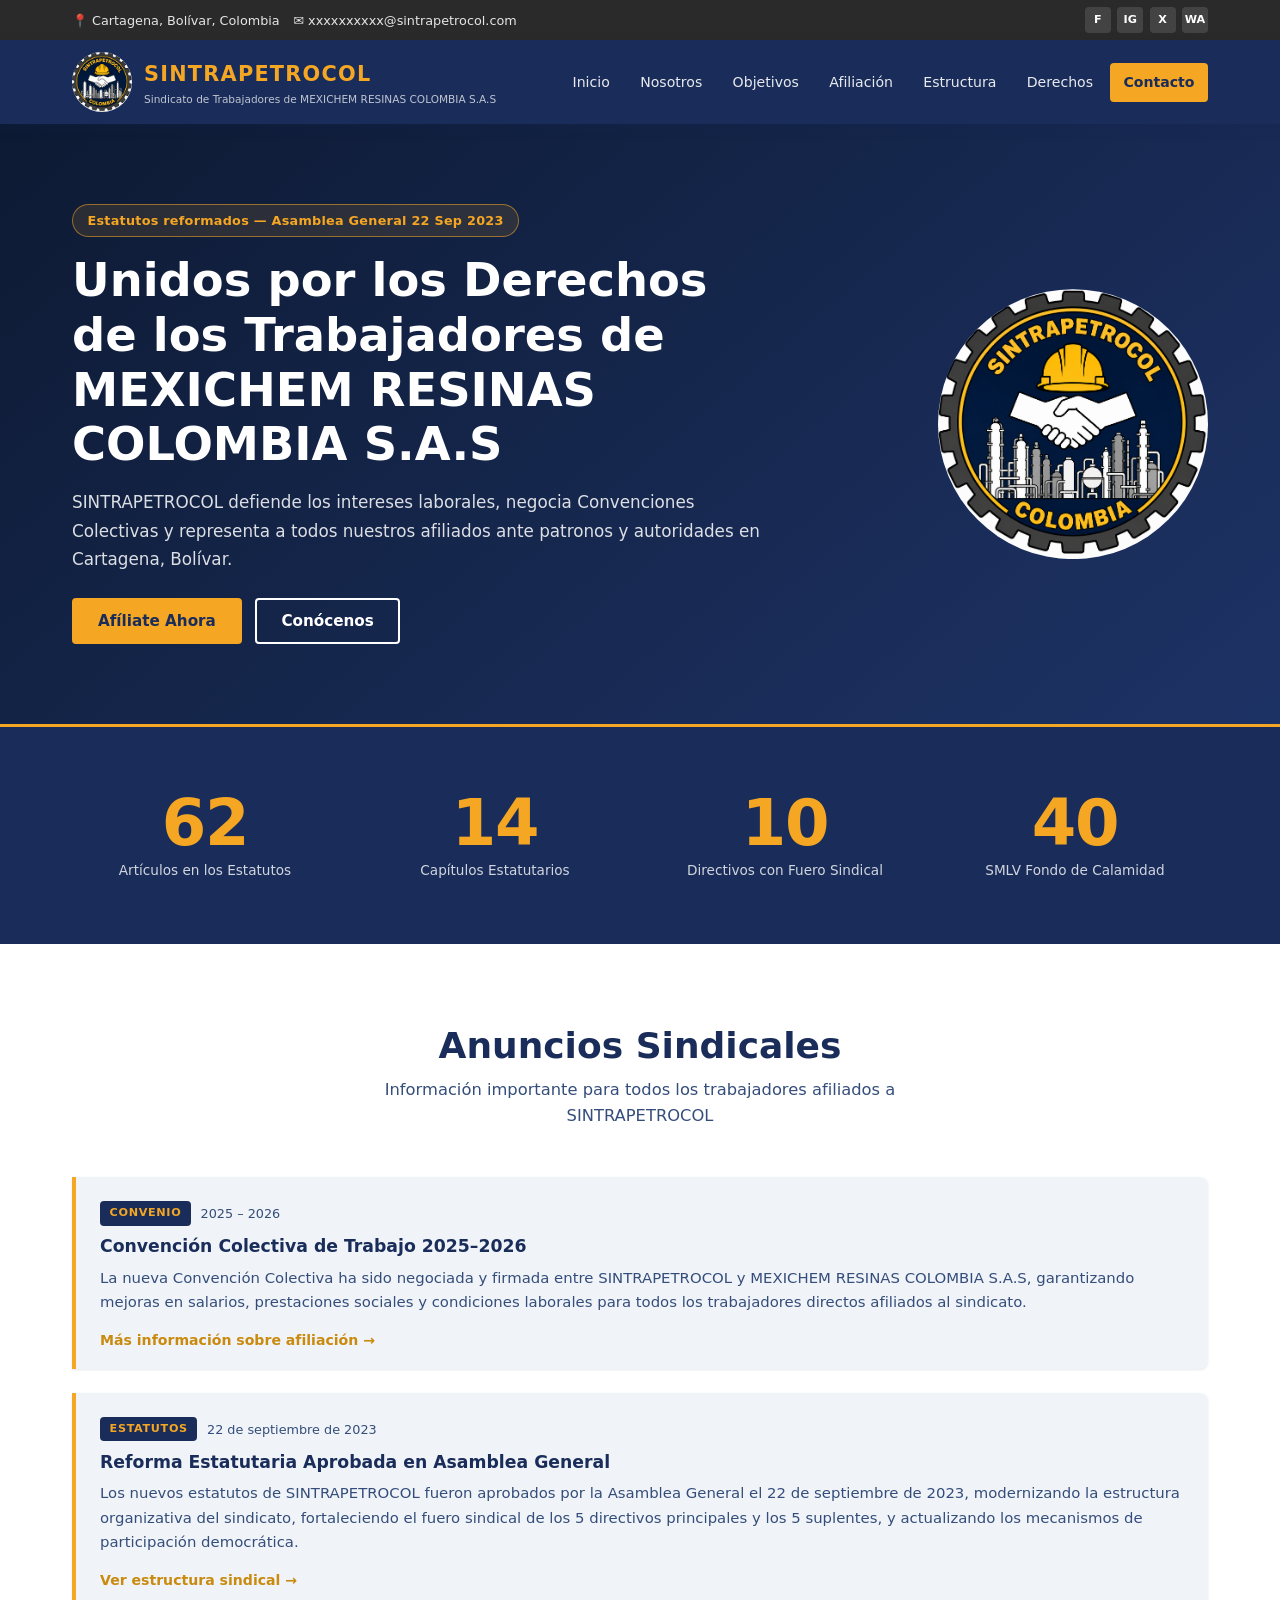
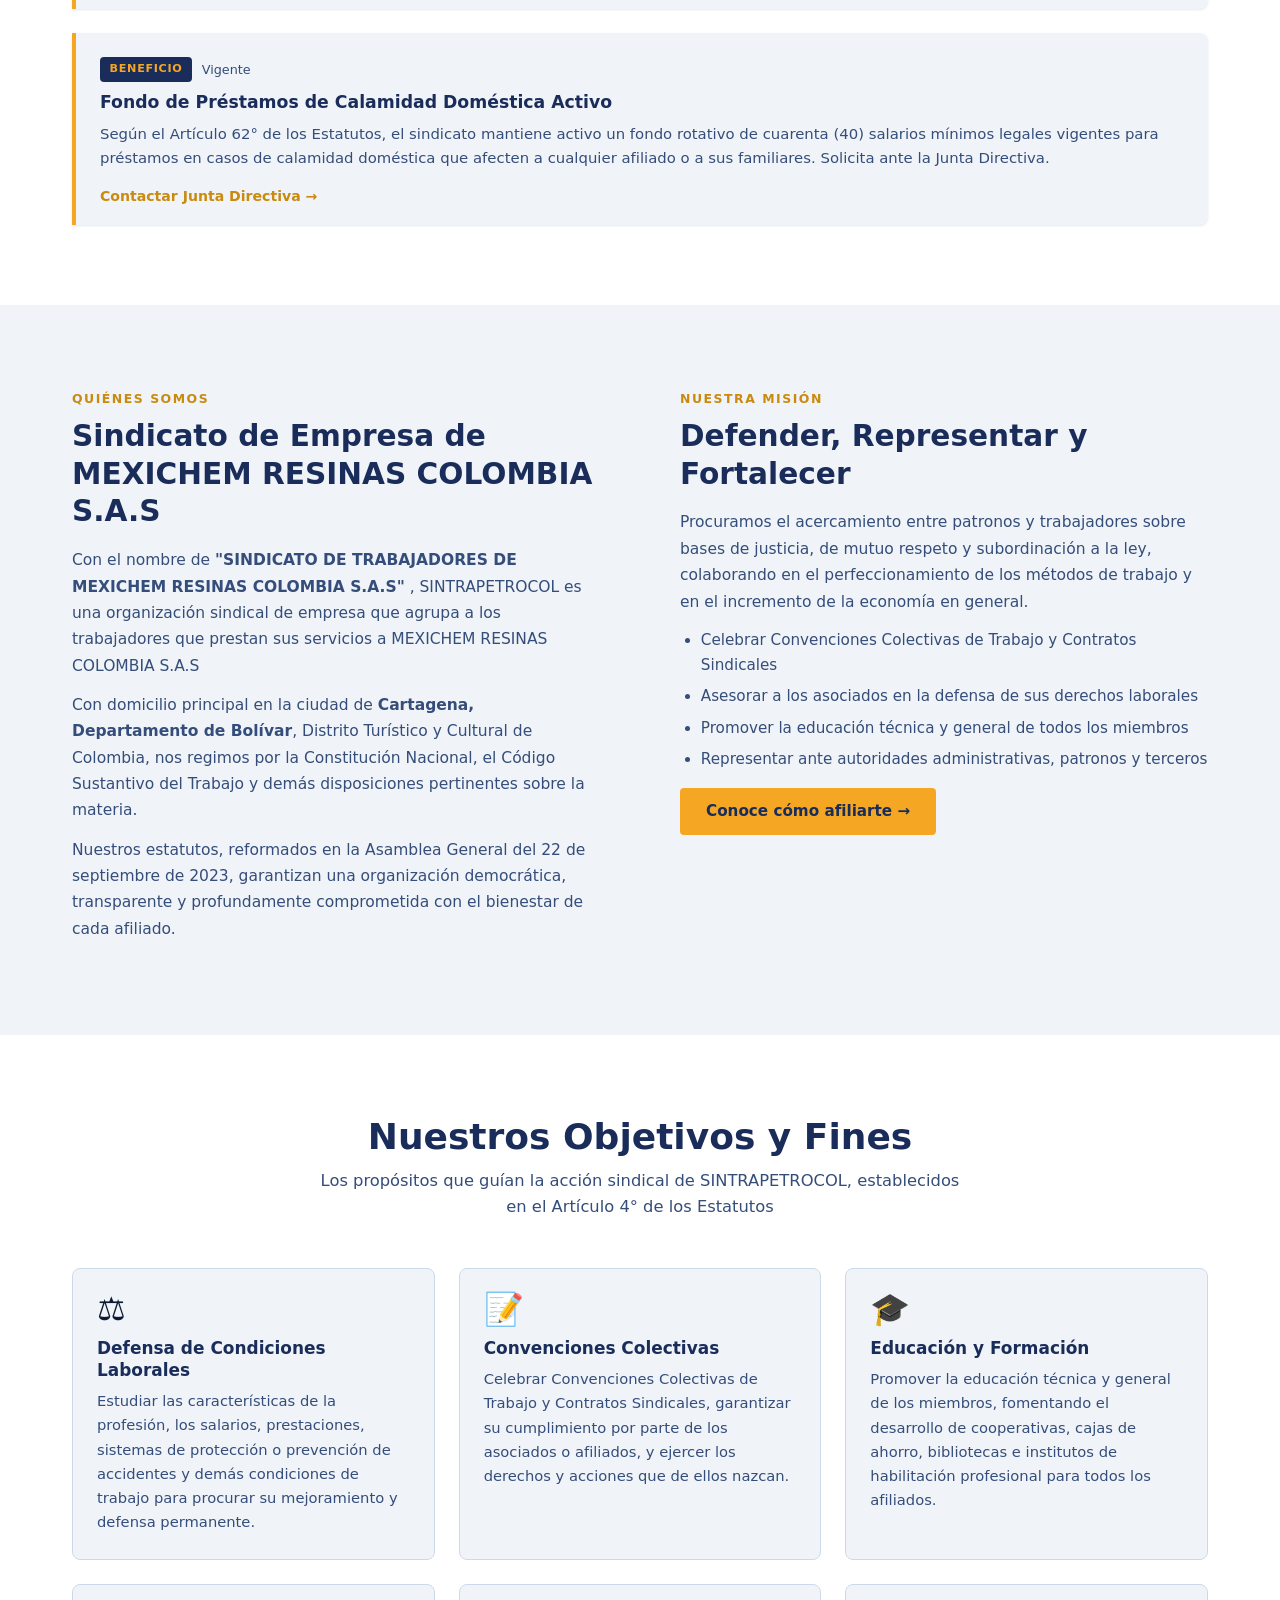
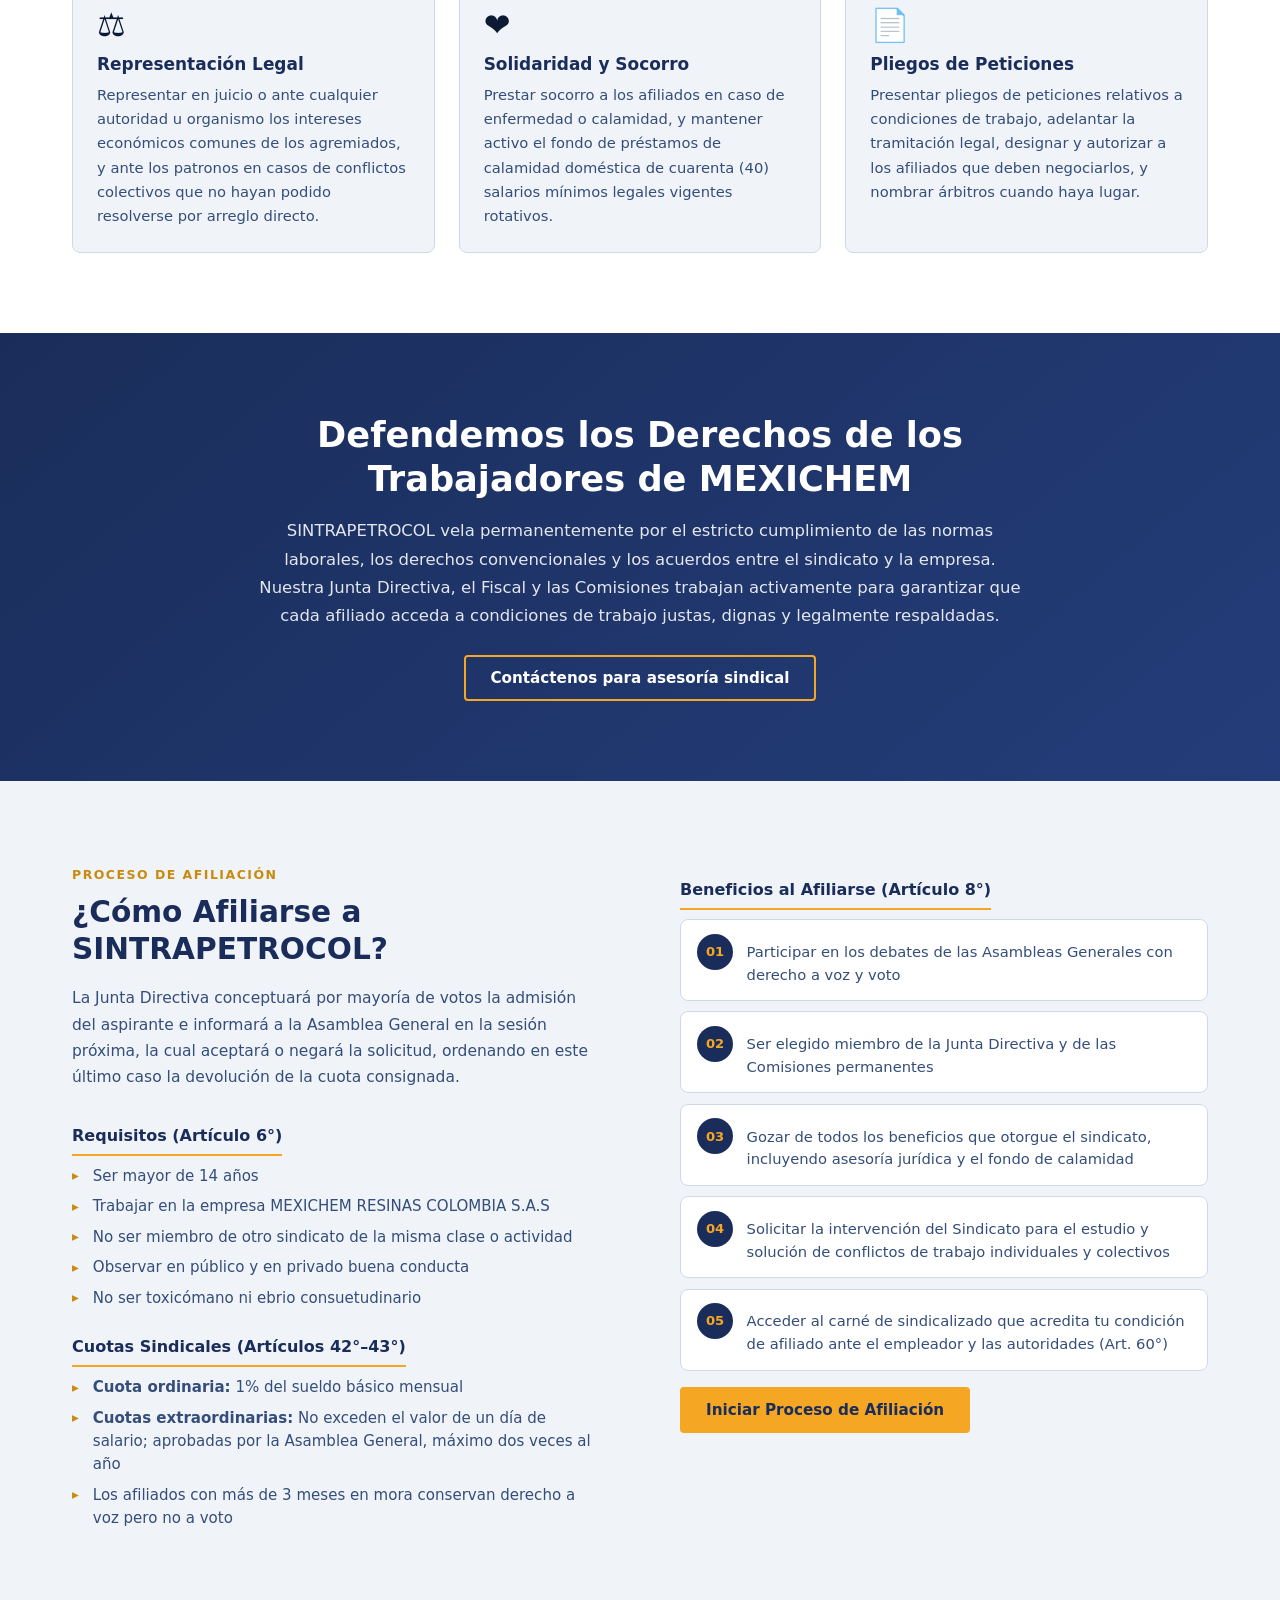
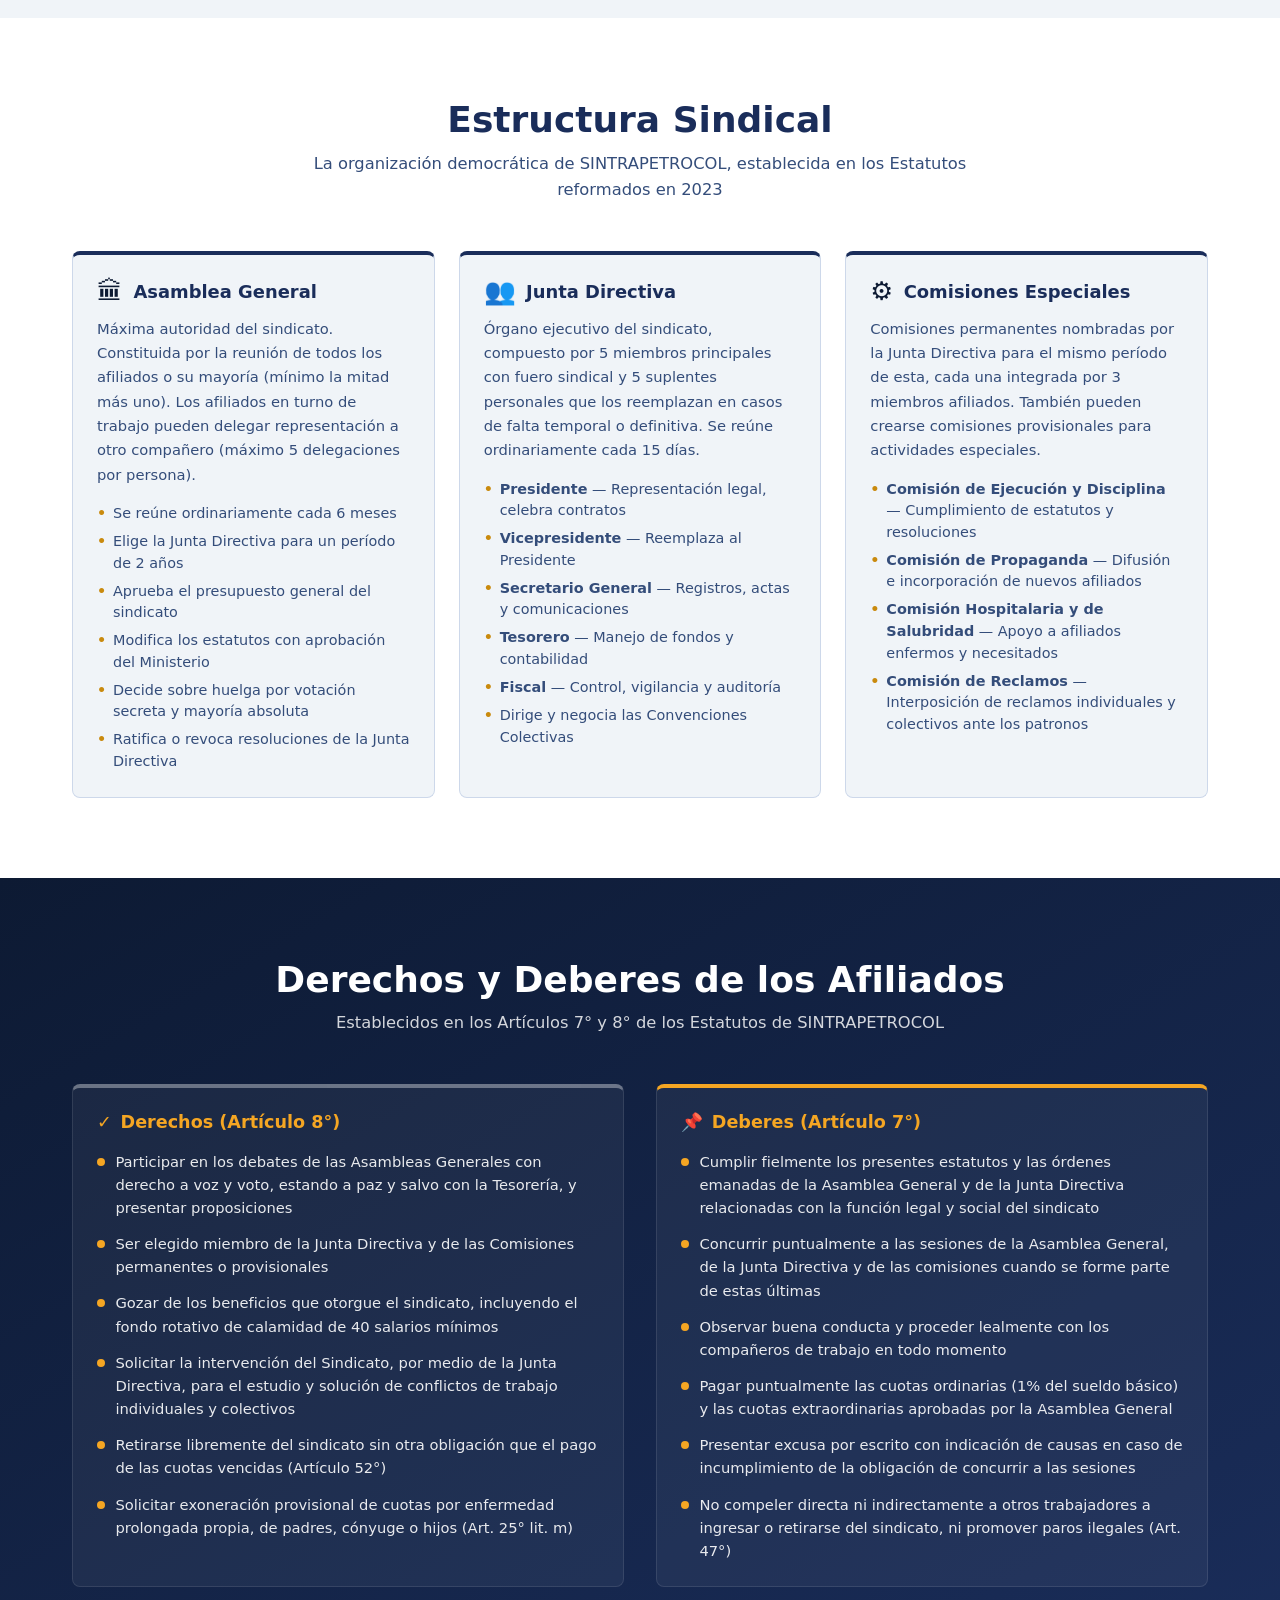
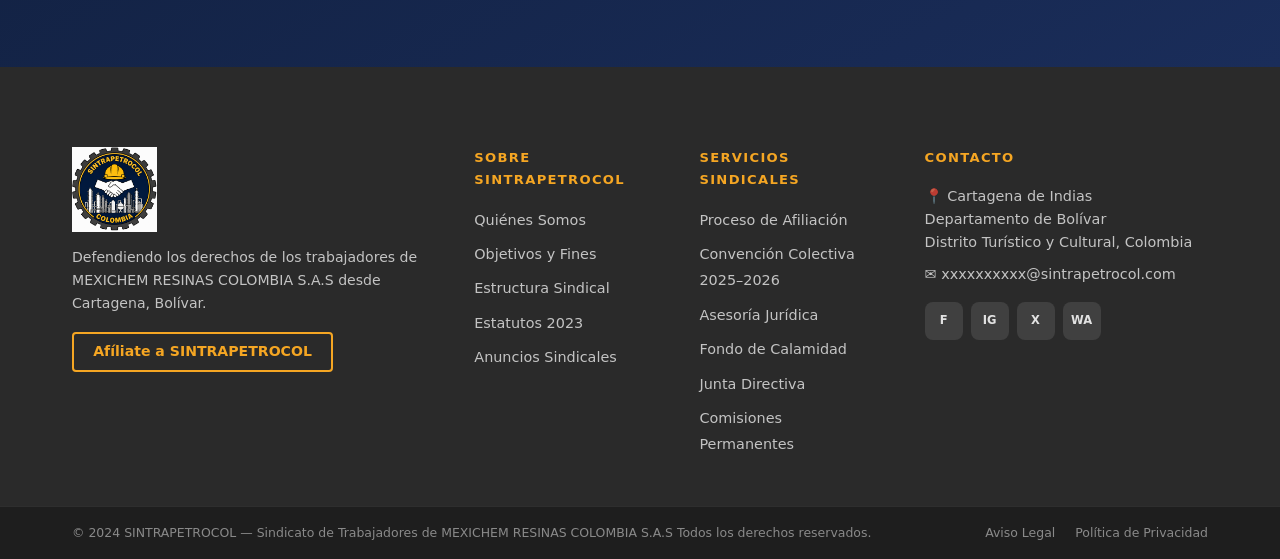
==== commit 416724f8: "Agregar animaciones: hero entrance, parallax, scroll reveal, contadores y seccion de estadisticas" ====
--- a/index.html
+++ b/index.html
@@ -14,7 +14,7 @@
     <div class="container topbar__inner">
       <div class="topbar__contact">
         <span>&#128205; Cartagena, Bolívar, Colombia</span>
-        <span>&#9993; sintrapetrocol@gmail.com</span>
+        <span>&#9993; xxxxxxxxxx@sintrapetrocol.com</span>
       </div>
       <div class="topbar__social">
         <a href="#" aria-label="Facebook" class="topbar__social-link">F</a>
@@ -74,14 +74,36 @@
       </div>
     </section>
 
+    <!-- ESTADÍSTICAS -->
+    <section class="stats" aria-label="Datos del sindicato">
+      <div class="container stats__grid reveal-stagger">
+        <div class="stat-item">
+          <span class="stat-item__number" data-count="62">0</span>
+          <p class="stat-item__label">Artículos en los Estatutos</p>
+        </div>
+        <div class="stat-item">
+          <span class="stat-item__number" data-count="14">0</span>
+          <p class="stat-item__label">Capítulos Estatutarios</p>
+        </div>
+        <div class="stat-item">
+          <span class="stat-item__number" data-count="10">0</span>
+          <p class="stat-item__label">Directivos con Fuero Sindical</p>
+        </div>
+        <div class="stat-item">
+          <span class="stat-item__number" data-count="40">0</span>
+          <p class="stat-item__label">SMLV Fondo de Calamidad</p>
+        </div>
+      </div>
+    </section>
+
     <!-- ANUNCIOS SINDICALES -->
     <section class="announcements" aria-labelledby="anuncios-title">
       <div class="container">
-        <div class="section-header">
+        <div class="section-header reveal">
           <h2 class="section-title" id="anuncios-title">Anuncios Sindicales</h2>
           <p class="section-subtitle">Información importante para todos los trabajadores afiliados a SINTRAPETROCOL</p>
         </div>
-        <div class="announcements__feed">
+        <div class="announcements__feed reveal-stagger">
           <article class="announcement-card">
             <div class="announcement-card__meta">
               <span class="tag">Convenio</span>
@@ -115,7 +137,7 @@
 
     <!-- SOBRE NOSOTROS -->
     <section class="about" id="nosotros" aria-labelledby="nosotros-title">
-      <div class="container about__inner">
+      <div class="container about__inner reveal-stagger">
         <div class="about__block">
           <span class="about__label">Quiénes Somos</span>
           <h2 class="about__title" id="nosotros-title">Sindicato de Empresa de MEXICHEM RESINAS COLOMBIA S.A.S</h2>
@@ -143,11 +165,11 @@
     <!-- OBJETIVOS Y FINES -->
     <section class="objectives" id="objetivos" aria-labelledby="objetivos-title">
       <div class="container">
-        <div class="section-header">
+        <div class="section-header reveal">
           <h2 class="section-title" id="objetivos-title">Nuestros Objetivos y Fines</h2>
           <p class="section-subtitle">Los propósitos que guían la acción sindical de SINTRAPETROCOL, establecidos en el Artículo 4° de los Estatutos</p>
         </div>
-        <div class="objectives__grid">
+        <div class="objectives__grid reveal-stagger">
           <div class="objective-card">
             <div class="objective-card__icon" aria-hidden="true">&#9878;</div>
             <h3 class="objective-card__title">Defensa de Condiciones Laborales</h3>
@@ -185,7 +207,7 @@
     <!-- DECLARACIÓN / STATEMENT -->
     <section class="statement" aria-label="Compromiso sindical">
       <div class="container">
-        <div class="statement__content">
+        <div class="statement__content reveal">
           <h2 class="statement__title">Defendemos los Derechos de los Trabajadores de MEXICHEM</h2>
           <p class="statement__text">SINTRAPETROCOL vela permanentemente por el estricto cumplimiento de las normas laborales, los derechos convencionales y los acuerdos entre el sindicato y la empresa. Nuestra Junta Directiva, el Fiscal y las Comisiones trabajan activamente para garantizar que cada afiliado acceda a condiciones de trabajo justas, dignas y legalmente respaldadas.</p>
           <a href="#contacto" class="btn btn--outline-light">Contáctenos para asesoría sindical</a>
@@ -195,7 +217,7 @@
 
     <!-- AFILIACIÓN -->
     <section class="membership" id="afiliacion" aria-labelledby="afiliacion-title">
-      <div class="container membership__inner">
+      <div class="container membership__inner reveal-stagger">
         <div class="membership__info">
           <span class="about__label">Proceso de Afiliación</span>
           <h2 class="membership__title" id="afiliacion-title">¿Cómo Afiliarse a SINTRAPETROCOL?</h2>
@@ -250,11 +272,11 @@
     <!-- ESTRUCTURA SINDICAL -->
     <section class="structure" id="estructura" aria-labelledby="estructura-title">
       <div class="container">
-        <div class="section-header">
+        <div class="section-header reveal">
           <h2 class="section-title" id="estructura-title">Estructura Sindical</h2>
           <p class="section-subtitle">La organización democrática de SINTRAPETROCOL, establecida en los Estatutos reformados en 2023</p>
         </div>
-        <div class="structure__grid">
+        <div class="structure__grid reveal-stagger">
           <div class="structure-card">
             <div class="structure-card__header">
               <span class="structure-card__icon" aria-hidden="true">&#127963;</span>
@@ -311,7 +333,7 @@
           <h2 class="section-title" id="derechos-title">Derechos y Deberes de los Afiliados</h2>
           <p class="section-subtitle">Establecidos en los Artículos 7° y 8° de los Estatutos de SINTRAPETROCOL</p>
         </div>
-        <div class="rights__grid">
+        <div class="rights__grid reveal-stagger">
           <div class="rights__column rights__column--rights">
             <h3 class="rights__col-title">
               <span class="rights__col-icon" aria-hidden="true">&#10003;</span>
@@ -420,7 +442,7 @@
         <h4 class="footer__col-title">Contacto</h4>
         <address class="footer__address">
           <p>&#128205; Cartagena de Indias<br>Departamento de Bolívar<br>Distrito Turístico y Cultural, Colombia</p>
-          <p>&#9993; sintrapetrocol@gmail.com</p>
+          <p>&#9993; xxxxxxxxxx@sintrapetrocol.com</p>
         </address>
         <div class="footer__social" aria-label="Redes sociales">
           <a href="#" class="footer__social-link" aria-label="Seguir en Facebook">F</a>
--- a/styles.css
+++ b/styles.css
@@ -1218,3 +1218,153 @@
     grid-template-columns: 2fr 1fr 1fr 1.6fr;
   }
 }
+
+/* ════════════════════════════════════════════════
+   ANIMACIONES — HERO ENTRANCE
+   ════════════════════════════════════════════════ */
+
+@keyframes fadeSlideUp {
+  from { opacity: 0; transform: translateY(36px); }
+  to   { opacity: 1; transform: translateY(0); }
+}
+
+@keyframes fadeSlideLeft {
+  from { opacity: 0; transform: translateX(40px); }
+  to   { opacity: 1; transform: translateX(0); }
+}
+
+@keyframes heroGradientShift {
+  0%   { background-position: 0% 50%; }
+  50%  { background-position: 100% 50%; }
+  100% { background-position: 0% 50%; }
+}
+
+@keyframes logoFloat {
+  0%, 100% { transform: translateY(0px); }
+  50%       { transform: translateY(-12px); }
+}
+
+/* Hero fondo animado */
+.hero {
+  background: linear-gradient(140deg, #0d1a33, #1a2d5a, #243d7a, #1a3a6a, #0d1a33);
+  background-size: 300% 300%;
+  animation: heroGradientShift 10s ease infinite;
+}
+
+/* Entrada escalonada de elementos del hero */
+.hero__badge {
+  animation: fadeSlideUp 0.6s cubic-bezier(0.22, 1, 0.36, 1) both;
+  animation-delay: 0.1s;
+}
+
+.hero__title {
+  animation: fadeSlideUp 0.7s cubic-bezier(0.22, 1, 0.36, 1) both;
+  animation-delay: 0.28s;
+}
+
+.hero__desc {
+  animation: fadeSlideUp 0.7s cubic-bezier(0.22, 1, 0.36, 1) both;
+  animation-delay: 0.44s;
+}
+
+.hero__actions {
+  animation: fadeSlideUp 0.7s cubic-bezier(0.22, 1, 0.36, 1) both;
+  animation-delay: 0.58s;
+}
+
+/* Logo flota suavemente */
+.hero__image-wrap {
+  animation: fadeSlideLeft 0.8s cubic-bezier(0.22, 1, 0.36, 1) both;
+  animation-delay: 0.3s;
+}
+
+.hero__img {
+  animation: logoFloat 4s ease-in-out infinite;
+  animation-delay: 1.2s;
+}
+
+/* ════════════════════════════════════════════════
+   ESTADÍSTICAS
+   ════════════════════════════════════════════════ */
+
+.stats {
+  background-color: var(--color-primary);
+  padding: var(--space-xl) 0;
+  border-top: 3px solid var(--color-secondary);
+}
+
+.stats__grid {
+  display: grid;
+  grid-template-columns: repeat(2, 1fr);
+  gap: var(--space-md);
+}
+
+.stat-item {
+  text-align: center;
+  padding: var(--space-sm);
+}
+
+.stat-item__number {
+  display: block;
+  font-size: clamp(2.5rem, 8vw, 4rem);
+  font-weight: 900;
+  color: var(--color-secondary);
+  line-height: 1;
+  letter-spacing: -0.02em;
+}
+
+.stat-item__label {
+  font-size: 0.85rem;
+  color: rgba(255, 255, 255, 0.8);
+  margin-top: 0.4rem;
+  line-height: 1.4;
+}
+
+@media (min-width: 768px) {
+  .stats__grid {
+    grid-template-columns: repeat(4, 1fr);
+  }
+}
+
+/* ════════════════════════════════════════════════
+   SCROLL REVEAL
+   ════════════════════════════════════════════════ */
+
+.reveal {
+  opacity: 0;
+  transform: translateY(32px);
+  transition: opacity 0.65s cubic-bezier(0.22, 1, 0.36, 1),
+              transform 0.65s cubic-bezier(0.22, 1, 0.36, 1);
+}
+
+.reveal.is-visible {
+  opacity: 1;
+  transform: translateY(0);
+}
+
+/* Hijos del stagger se animan en cascada */
+.reveal-stagger > * {
+  opacity: 0;
+  transform: translateY(28px);
+  transition: opacity 0.55s cubic-bezier(0.22, 1, 0.36, 1),
+              transform 0.55s cubic-bezier(0.22, 1, 0.36, 1);
+}
+
+.reveal-stagger.is-visible > *:nth-child(1) { opacity: 1; transform: translateY(0); transition-delay: 0.05s; }
+.reveal-stagger.is-visible > *:nth-child(2) { opacity: 1; transform: translateY(0); transition-delay: 0.15s; }
+.reveal-stagger.is-visible > *:nth-child(3) { opacity: 1; transform: translateY(0); transition-delay: 0.25s; }
+.reveal-stagger.is-visible > *:nth-child(4) { opacity: 1; transform: translateY(0); transition-delay: 0.35s; }
+.reveal-stagger.is-visible > *:nth-child(5) { opacity: 1; transform: translateY(0); transition-delay: 0.42s; }
+.reveal-stagger.is-visible > *:nth-child(6) { opacity: 1; transform: translateY(0); transition-delay: 0.49s; }
+
+/* Respeto por prefers-reduced-motion */
+@media (prefers-reduced-motion: reduce) {
+  .hero__badge, .hero__title, .hero__desc,
+  .hero__actions, .hero__image-wrap, .hero__img,
+  .reveal, .reveal-stagger > * {
+    animation: none !important;
+    transition: none !important;
+    opacity: 1 !important;
+    transform: none !important;
+  }
+}
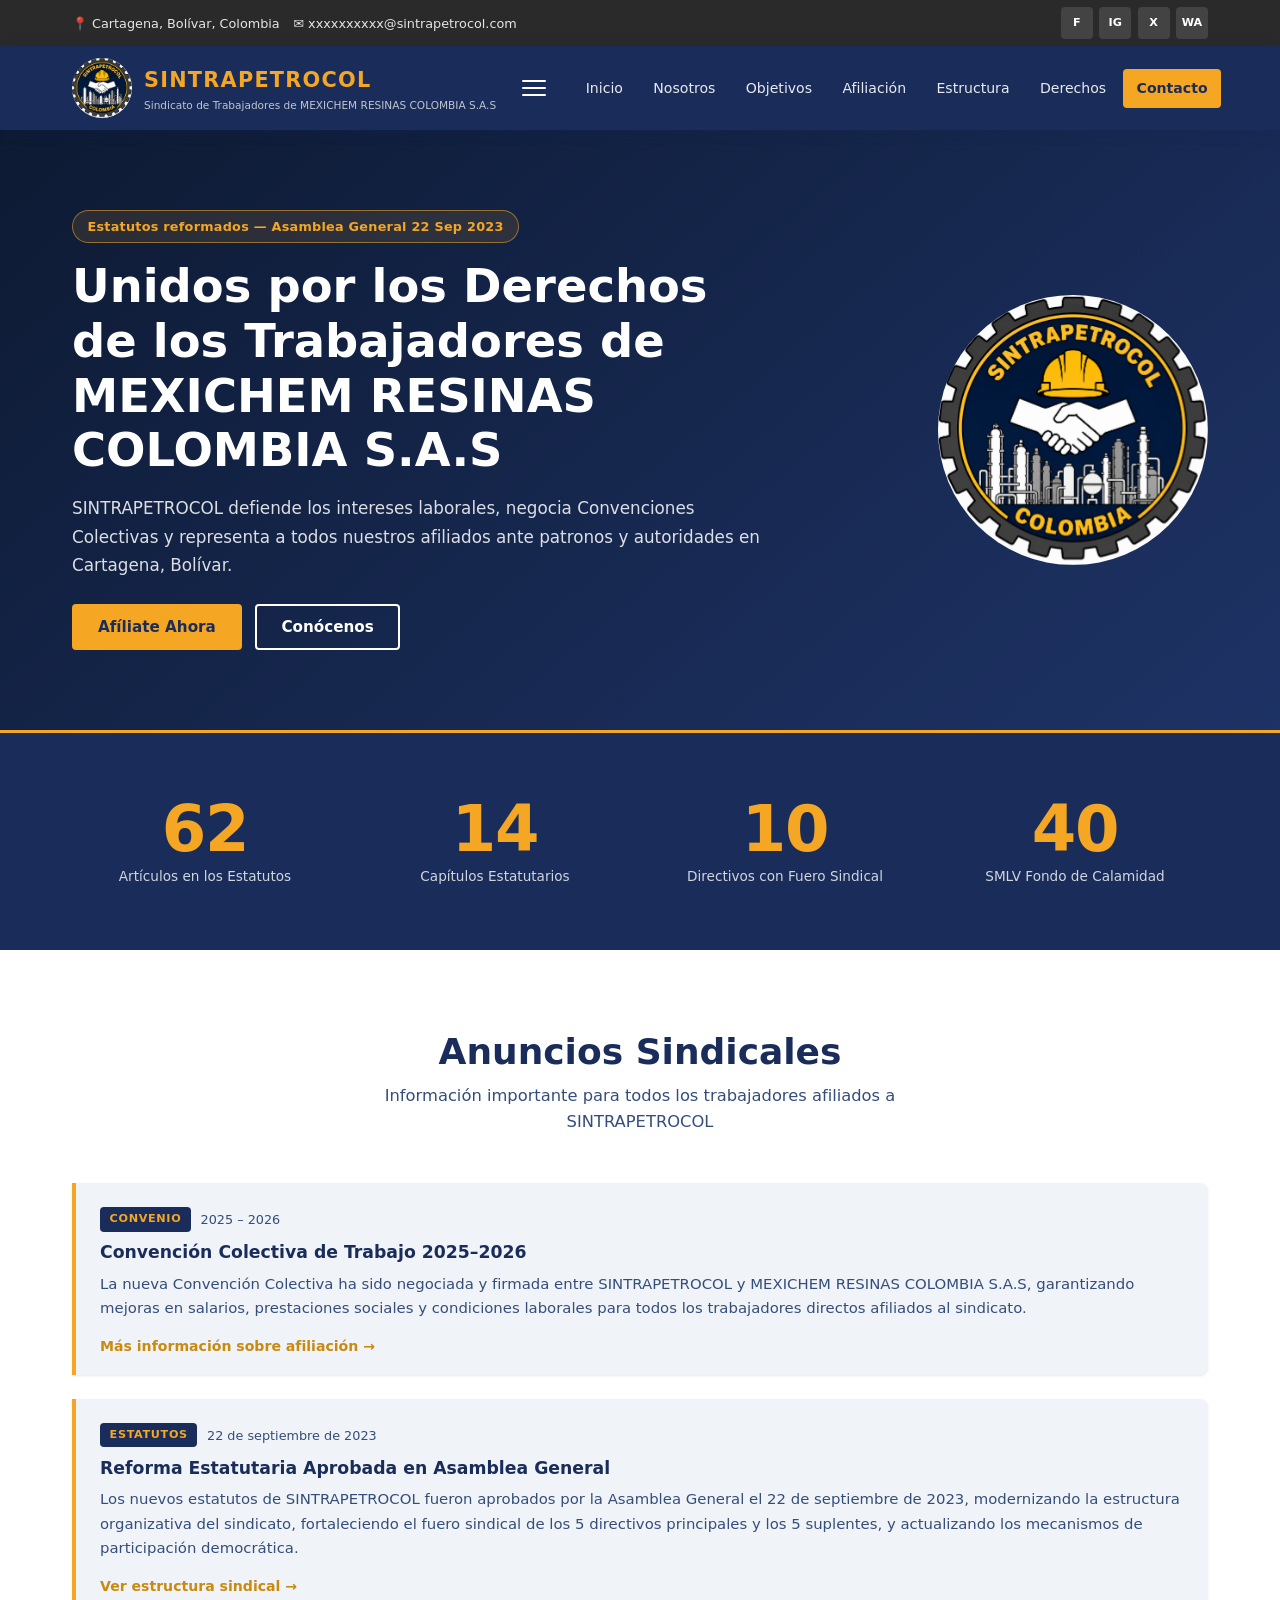
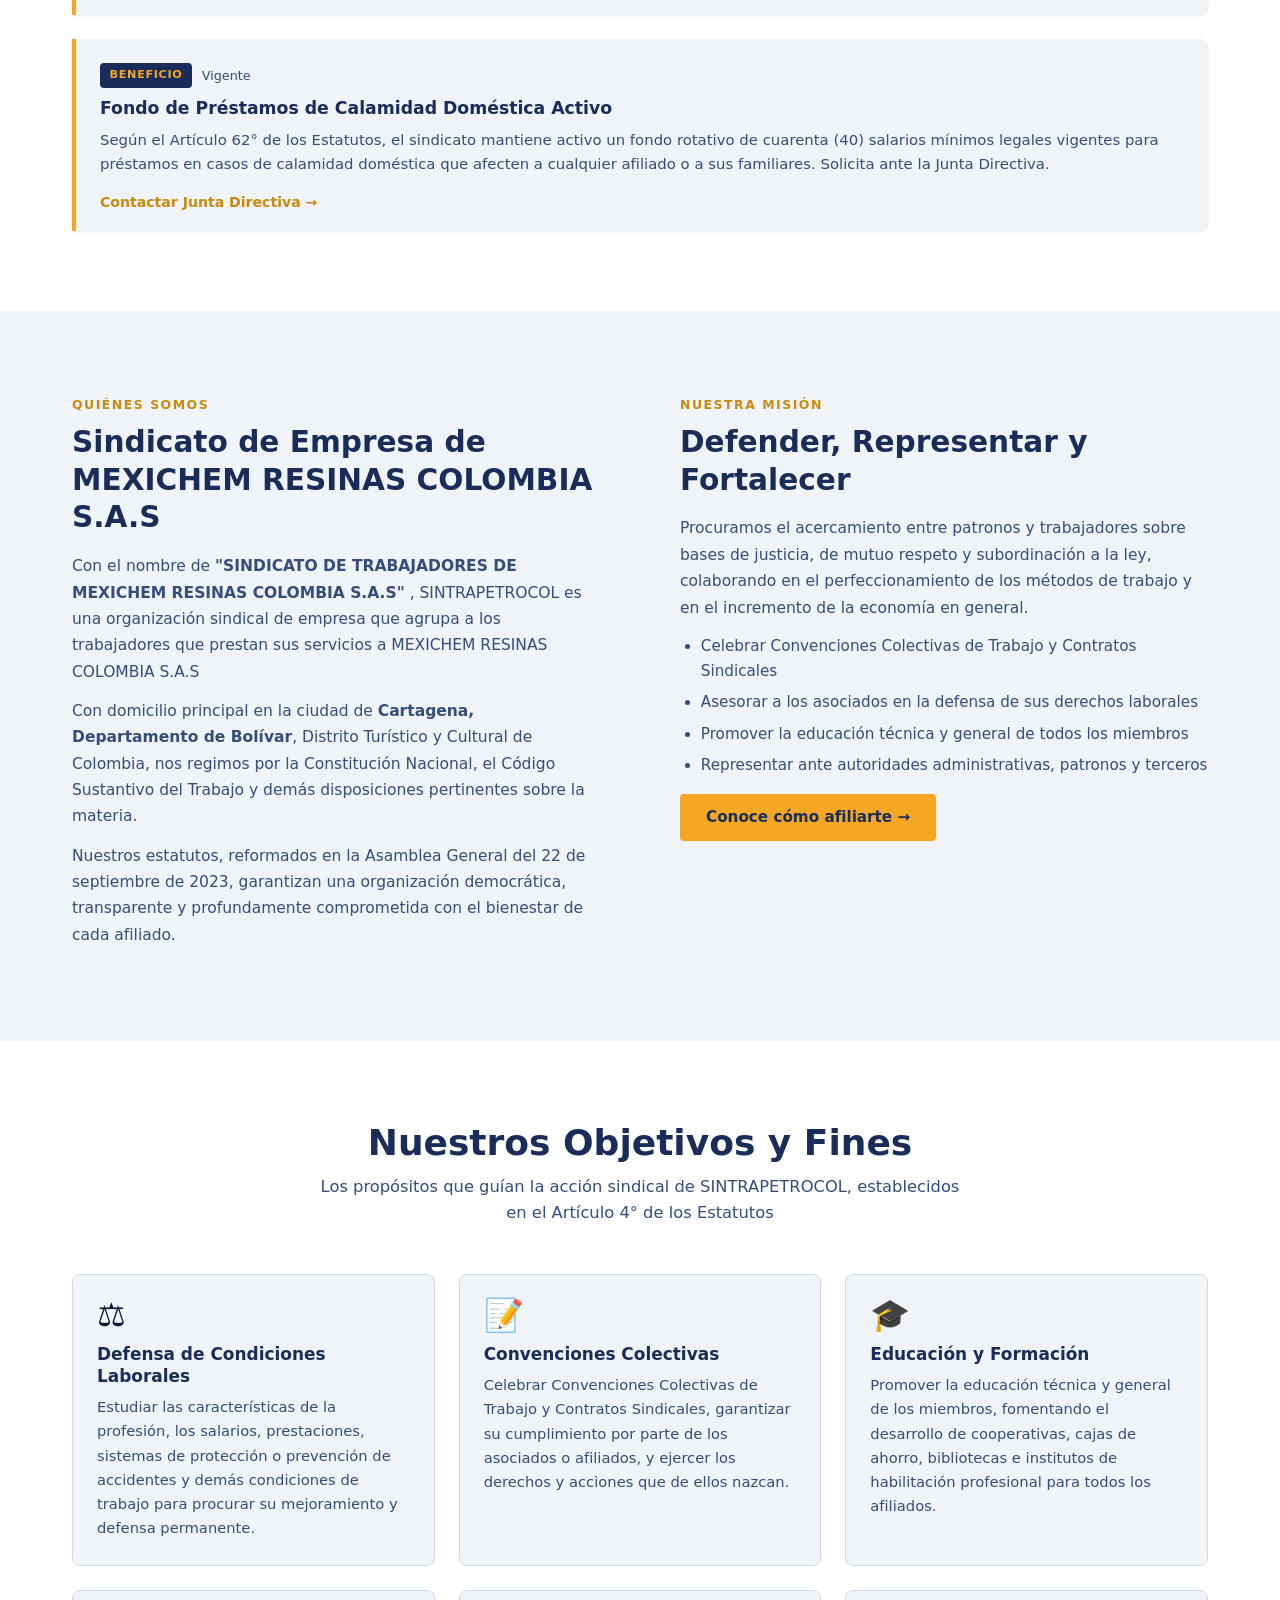
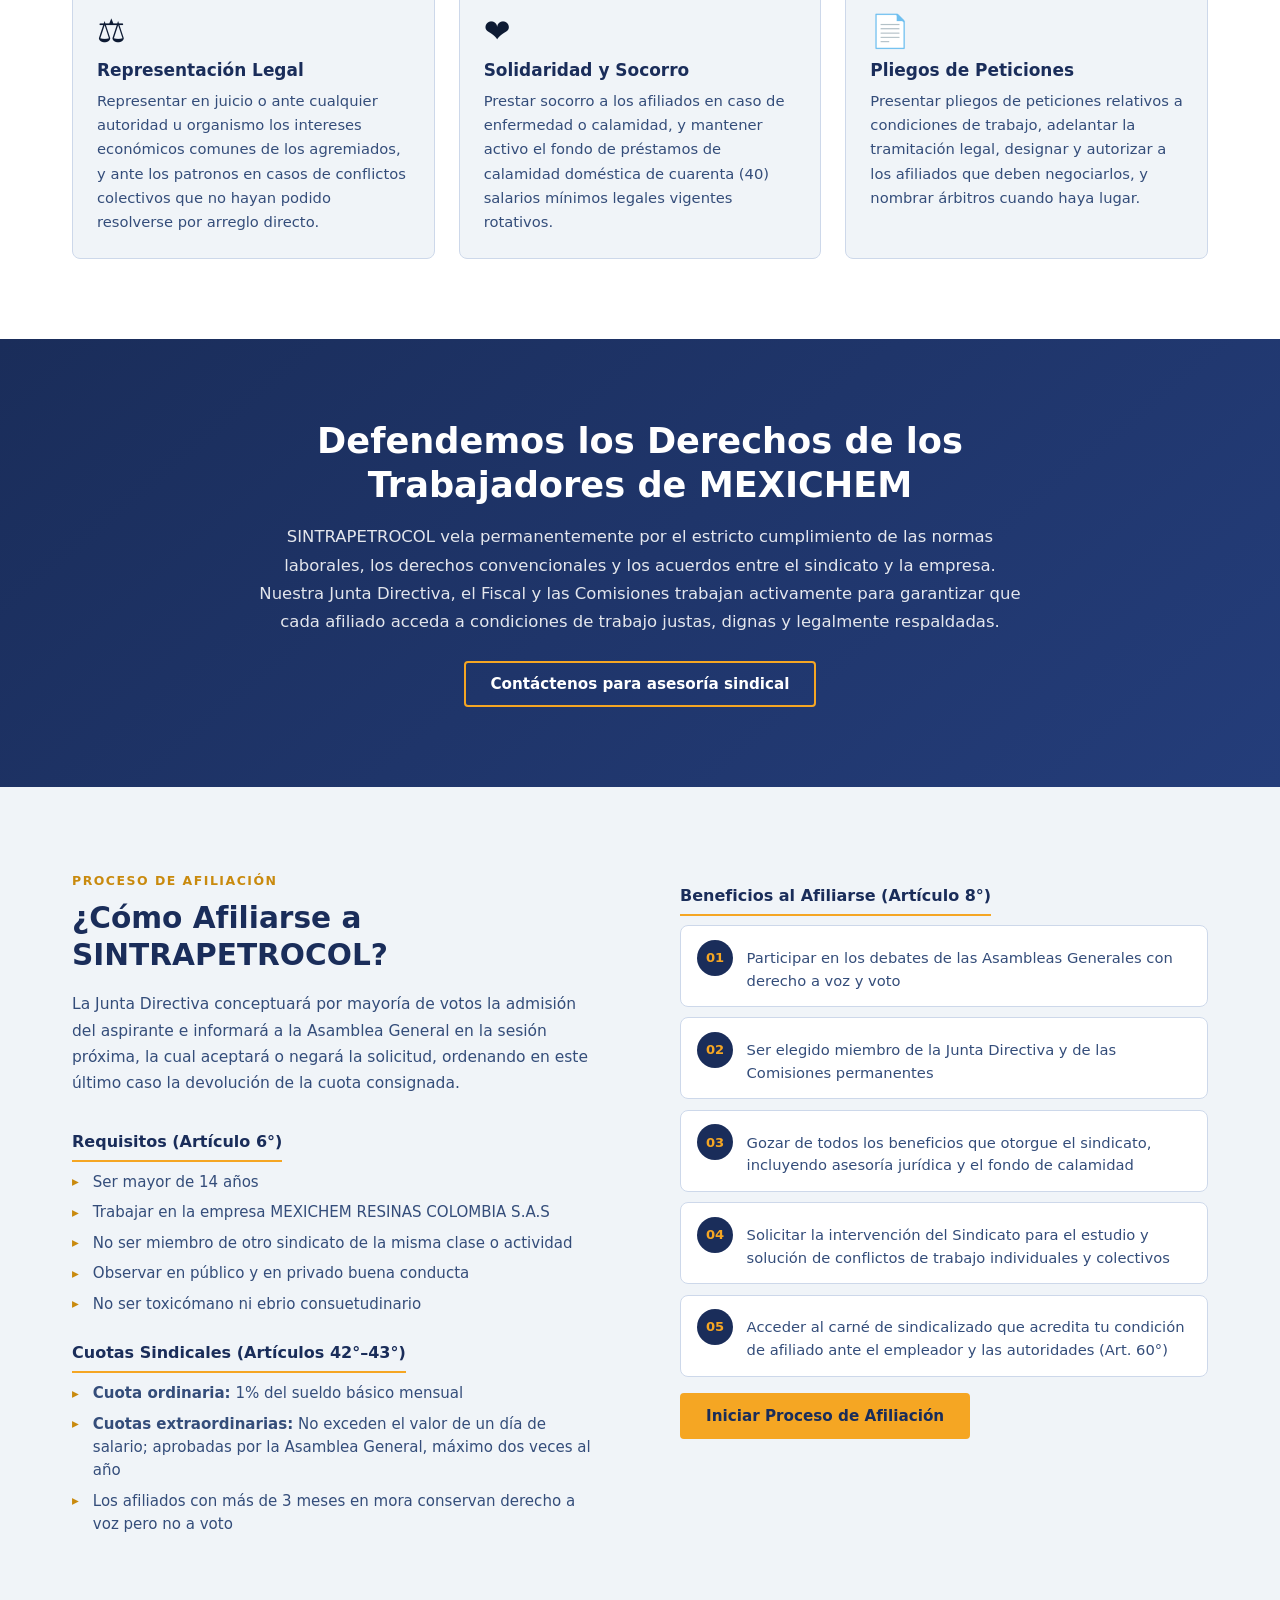
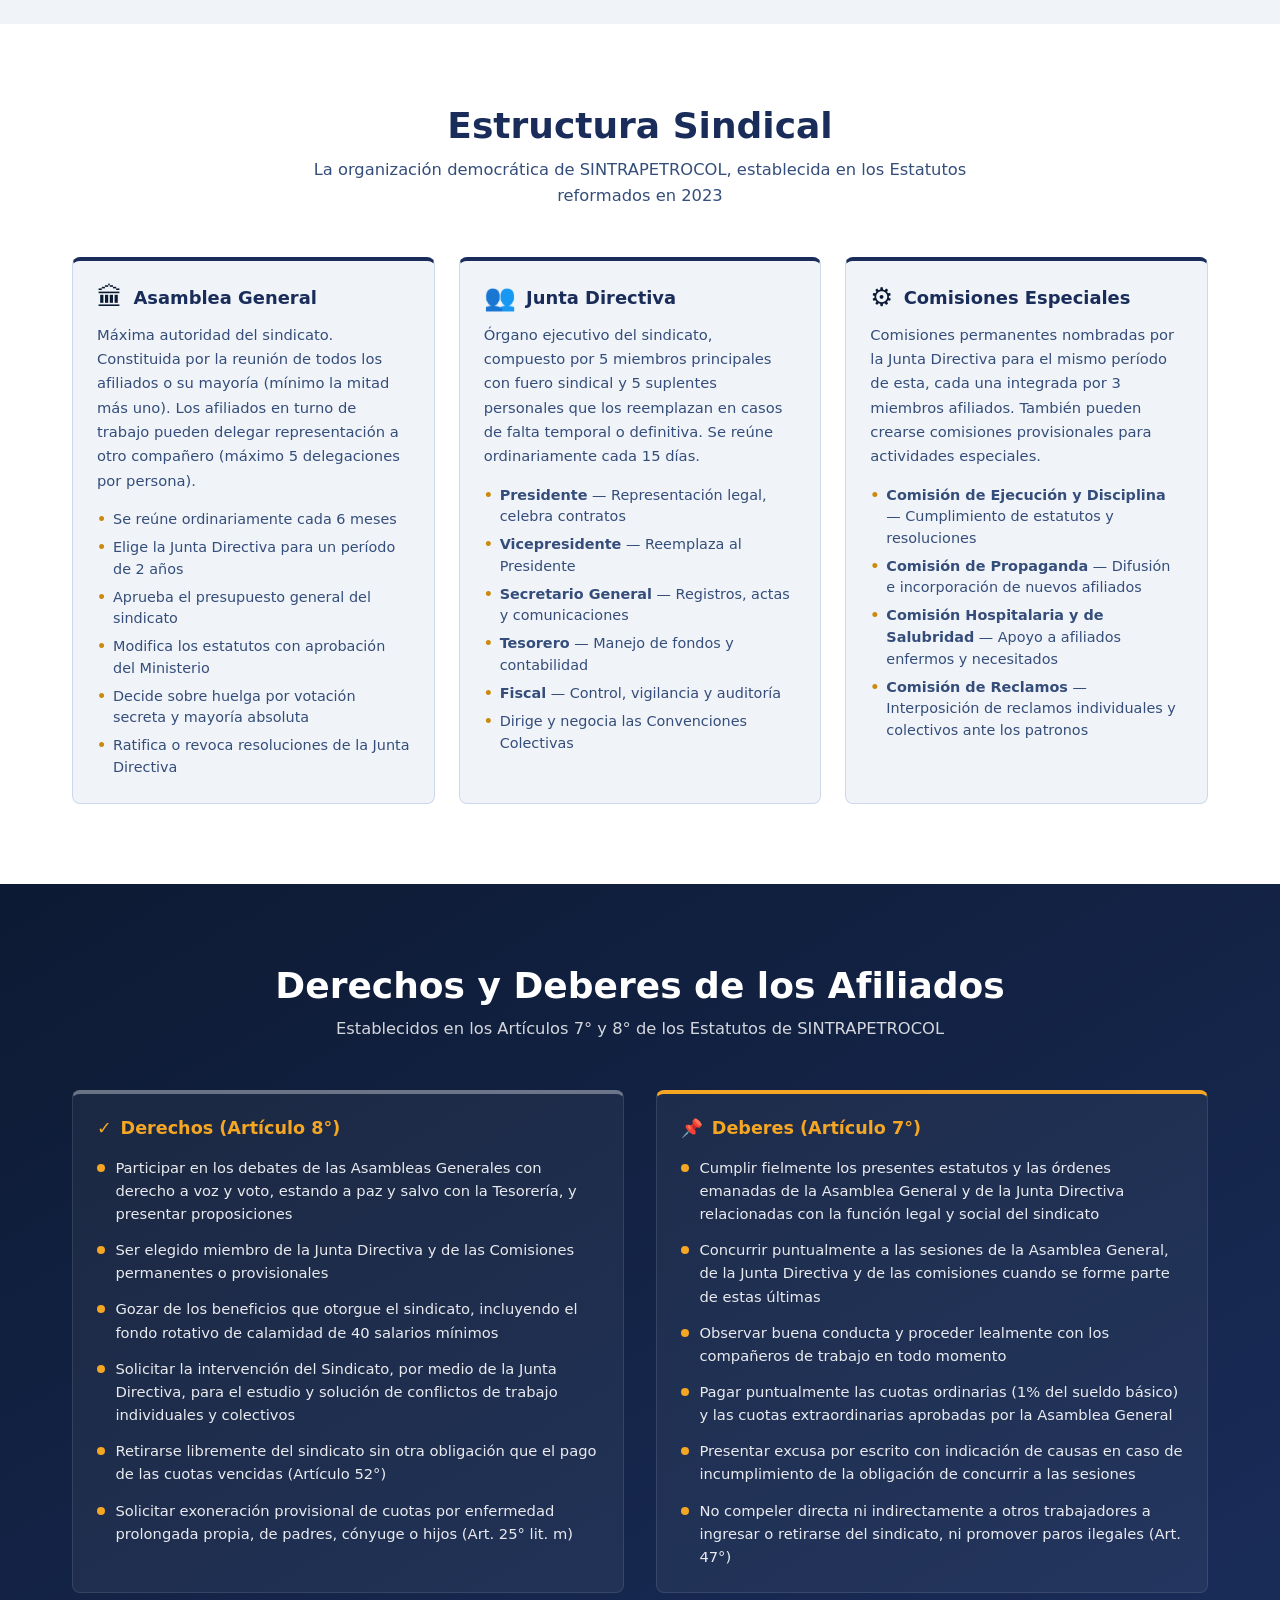
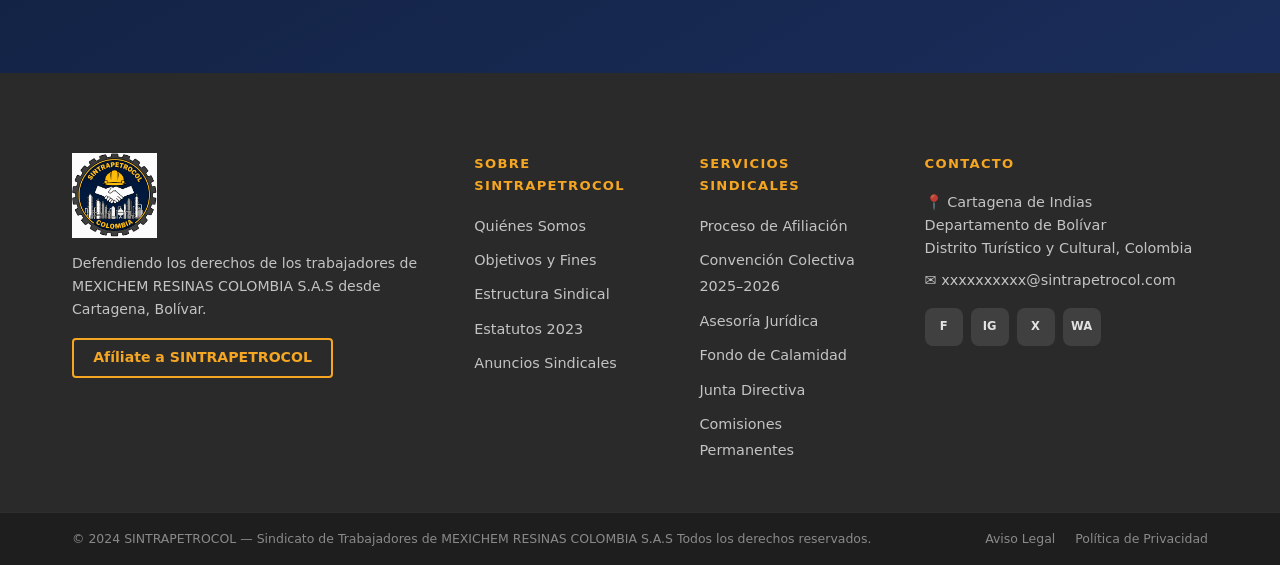
==== commit 5cdb0150: "Optimizacion movil: touch targets, safe area, hover condicional, parallax desactivado en touch, meta" ====
--- a/index.html
+++ b/index.html
@@ -4,6 +4,9 @@
   <meta charset="UTF-8" />
   <meta name="viewport" content="width=device-width, initial-scale=1.0" />
   <meta name="description" content="SINTRAPETROCOL — Sindicato de Trabajadores de MEXICHEM RESINAS COLOMBIA S.A.S Defensa laboral, convenciones colectivas y representación sindical en Cartagena, Bolívar." />
+  <meta name="theme-color" content="#1a2d5a" />
+  <meta name="apple-mobile-web-app-capable" content="yes" />
+  <meta name="apple-mobile-web-app-status-bar-style" content="black-translucent" />
   <title>SINTRAPETROCOL — Sindicato de Trabajadores de MEXICHEM RESINAS COLOMBIA S.A.S</title>
   <link rel="stylesheet" href="styles.css" />
 </head>
@@ -29,7 +32,7 @@
   <header class="header" id="header">
     <div class="container header__inner">
       <a href="#inicio" class="header__brand">
-        <img src="logo.png" alt="Escudo SINTRAPETROCOL" class="header__logo" width="56" height="56" />
+        <img src="logo.png" alt="Escudo SINTRAPETROCOL" class="header__logo" width="56" height="56" decoding="async" />
         <div class="header__brand-text">
           <span class="header__name">SINTRAPETROCOL</span>
           <span class="header__tagline">Sindicato de Trabajadores de MEXICHEM RESINAS COLOMBIA S.A.S</span>
@@ -69,7 +72,7 @@
           </div>
         </div>
         <div class="hero__image-wrap" aria-hidden="true">
-          <img src="logo.png" alt="" class="hero__img" width="280" height="280" />
+          <img src="logo.png" alt="" class="hero__img" width="280" height="280" fetchpriority="high" decoding="async" />
         </div>
       </div>
     </section>
@@ -410,7 +413,7 @@
     <div class="container footer__grid">
 
       <div class="footer__col footer__col--brand">
-        <img src="logo.png" alt="Escudo SINTRAPETROCOL" class="footer__logo" width="90" height="90" />
+        <img src="logo.png" alt="Escudo SINTRAPETROCOL" class="footer__logo" width="90" height="90" loading="lazy" decoding="async" />
         <p class="footer__tagline">Defendiendo los derechos de los trabajadores de MEXICHEM RESINAS COLOMBIA S.A.S desde Cartagena, Bolívar.</p>
         <a href="#afiliacion" class="btn btn--secondary footer__cta">Afíliate a SINTRAPETROCOL</a>
       </div>
--- a/styles.css
+++ b/styles.css
@@ -1368,3 +1368,146 @@
     transform: none !important;
   }
 }
+
+/* ════════════════════════════════════════════════
+   OPTIMIZACIONES MÓVIL
+   ════════════════════════════════════════════════ */
+
+/* Scroll compensa el header sticky en anclas */
+html {
+  scroll-padding-top: 72px;
+}
+
+/* Mejor rendering de texto en iOS y Android */
+body {
+  -webkit-font-smoothing: antialiased;
+  -moz-osx-font-smoothing: grayscale;
+  text-rendering: optimizeLegibility;
+  /* Evita flash de resaltado azul al tocar en iOS */
+  -webkit-tap-highlight-color: transparent;
+}
+
+/* Todos los links y botones: mejor respuesta táctil */
+a, button, [role="button"] {
+  touch-action: manipulation;
+}
+
+/* Nav toggle: área táctil mínima 44×44px */
+.nav-toggle {
+  min-width: 44px;
+  min-height: 44px;
+  display: flex;
+  align-items: center;
+  justify-content: center;
+}
+
+/* Social links topbar: área táctil mínima */
+.topbar__social-link {
+  width: 32px;
+  height: 32px;
+}
+
+/* Efectos hover SOLO en dispositivos con puntero preciso (ratón) */
+@media (hover: none) {
+  .announcement-card:hover {
+    transform: none;
+    box-shadow: var(--shadow-sm);
+  }
+  .objective-card:hover {
+    transform: none;
+    box-shadow: none;
+  }
+  .structure-card:hover {
+    box-shadow: none;
+  }
+  .benefit-item:hover {
+    box-shadow: none;
+  }
+  /* Estado :active en lugar de :hover para feedback táctil */
+  .announcement-card:active { transform: translateX(3px); }
+  .objective-card:active    { box-shadow: var(--shadow-md); }
+  .btn:active               { opacity: 0.85; }
+}
+
+/* ── Pantallas < 480px ─────────────────────────── */
+@media (max-width: 479px) {
+  /* Topbar: ocultar info de contacto, centrar redes sociales */
+  .topbar__contact { display: none; }
+  .topbar__inner   { justify-content: center; }
+
+  /* Hero: reducir altura y tamaño del logo */
+  .hero {
+    padding: 2.5rem 0 2rem;
+    min-height: auto;
+  }
+  .hero__image-wrap { width: 130px; }
+  .hero__inner      { gap: 1.5rem; }
+
+  /* Stats: 2 cols compactos */
+  .stats__grid { gap: 0; }
+  .stat-item   { padding: 1rem 0.5rem; }
+
+  /* Secciones: reducir padding vertical */
+  .announcements,
+  .about,
+  .objectives,
+  .statement,
+  .membership,
+  .structure,
+  .rights {
+    padding: 3rem 0;
+  }
+
+  /* Footer: 1 sola columna */
+  .footer__grid {
+    grid-template-columns: 1fr;
+    gap: 2rem;
+    padding-block: 3rem 2rem;
+  }
+
+  /* Cards de anuncios: menos padding */
+  .announcement-card { padding: 1rem 1rem 0.75rem; }
+
+  /* Botones hero apilados */
+  .hero__actions {
+    flex-direction: column;
+    align-items: stretch;
+    gap: 0.65rem;
+  }
+  .hero__actions .btn { text-align: center; }
+
+  /* Membership benefits sin columna al lado */
+  .membership__cta { margin-top: 1rem; }
+}
+
+/* ── Safe area para iPhone con notch / Dynamic Island ── */
+@supports (padding: env(safe-area-inset-top)) {
+  .header {
+    padding-left:  env(safe-area-inset-left);
+    padding-right: env(safe-area-inset-right);
+  }
+  .topbar {
+    padding-left:  env(safe-area-inset-left);
+    padding-right: env(safe-area-inset-right);
+  }
+  .footer__bottom {
+    padding-bottom: calc(var(--space-sm) + env(safe-area-inset-bottom));
+  }
+}
+
+/* ── will-change solo en elementos activamente animados ── */
+.hero__img,
+.hero__image-wrap {
+  will-change: transform;
+}
+
+.reveal,
+.reveal-stagger > * {
+  will-change: transform, opacity;
+}
+
+/* Limpiar will-change después de que la animación termina */
+.reveal.is-visible,
+.reveal-stagger.is-visible > * {
+  will-change: auto;
+}
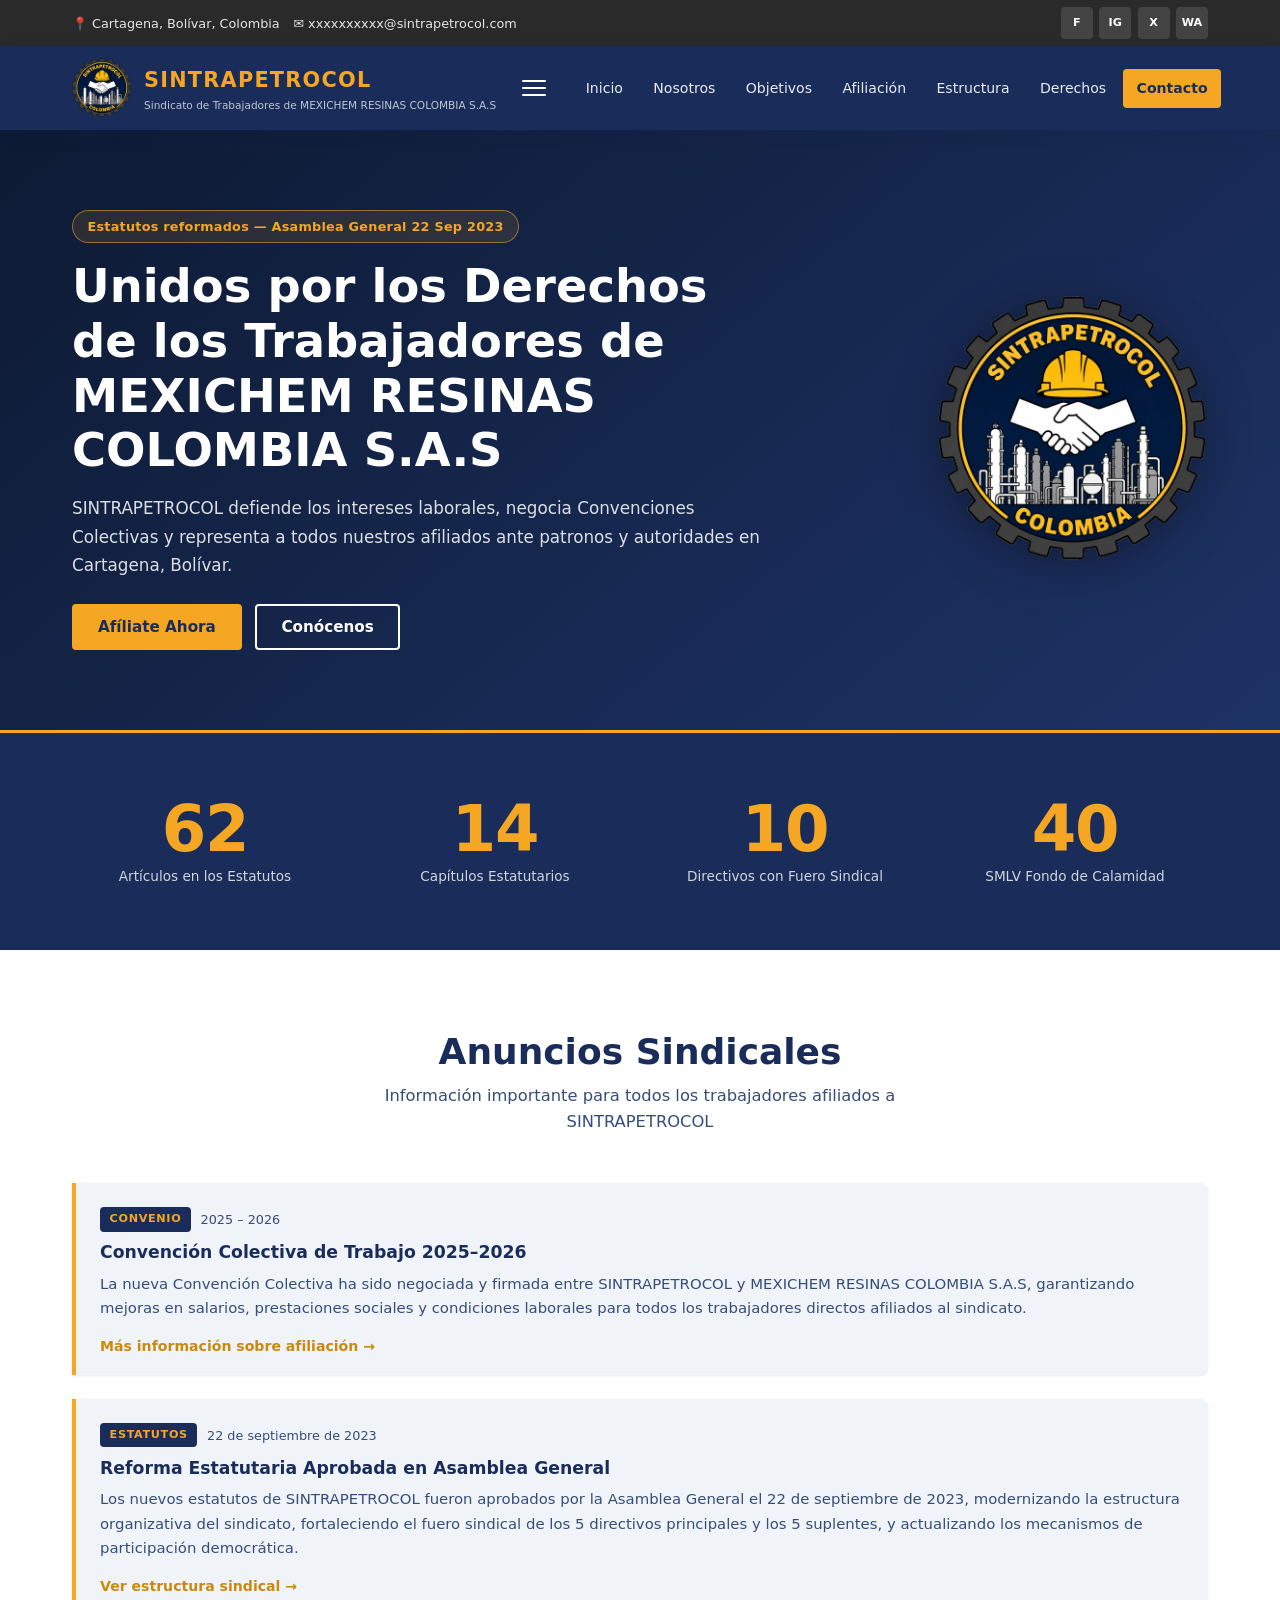
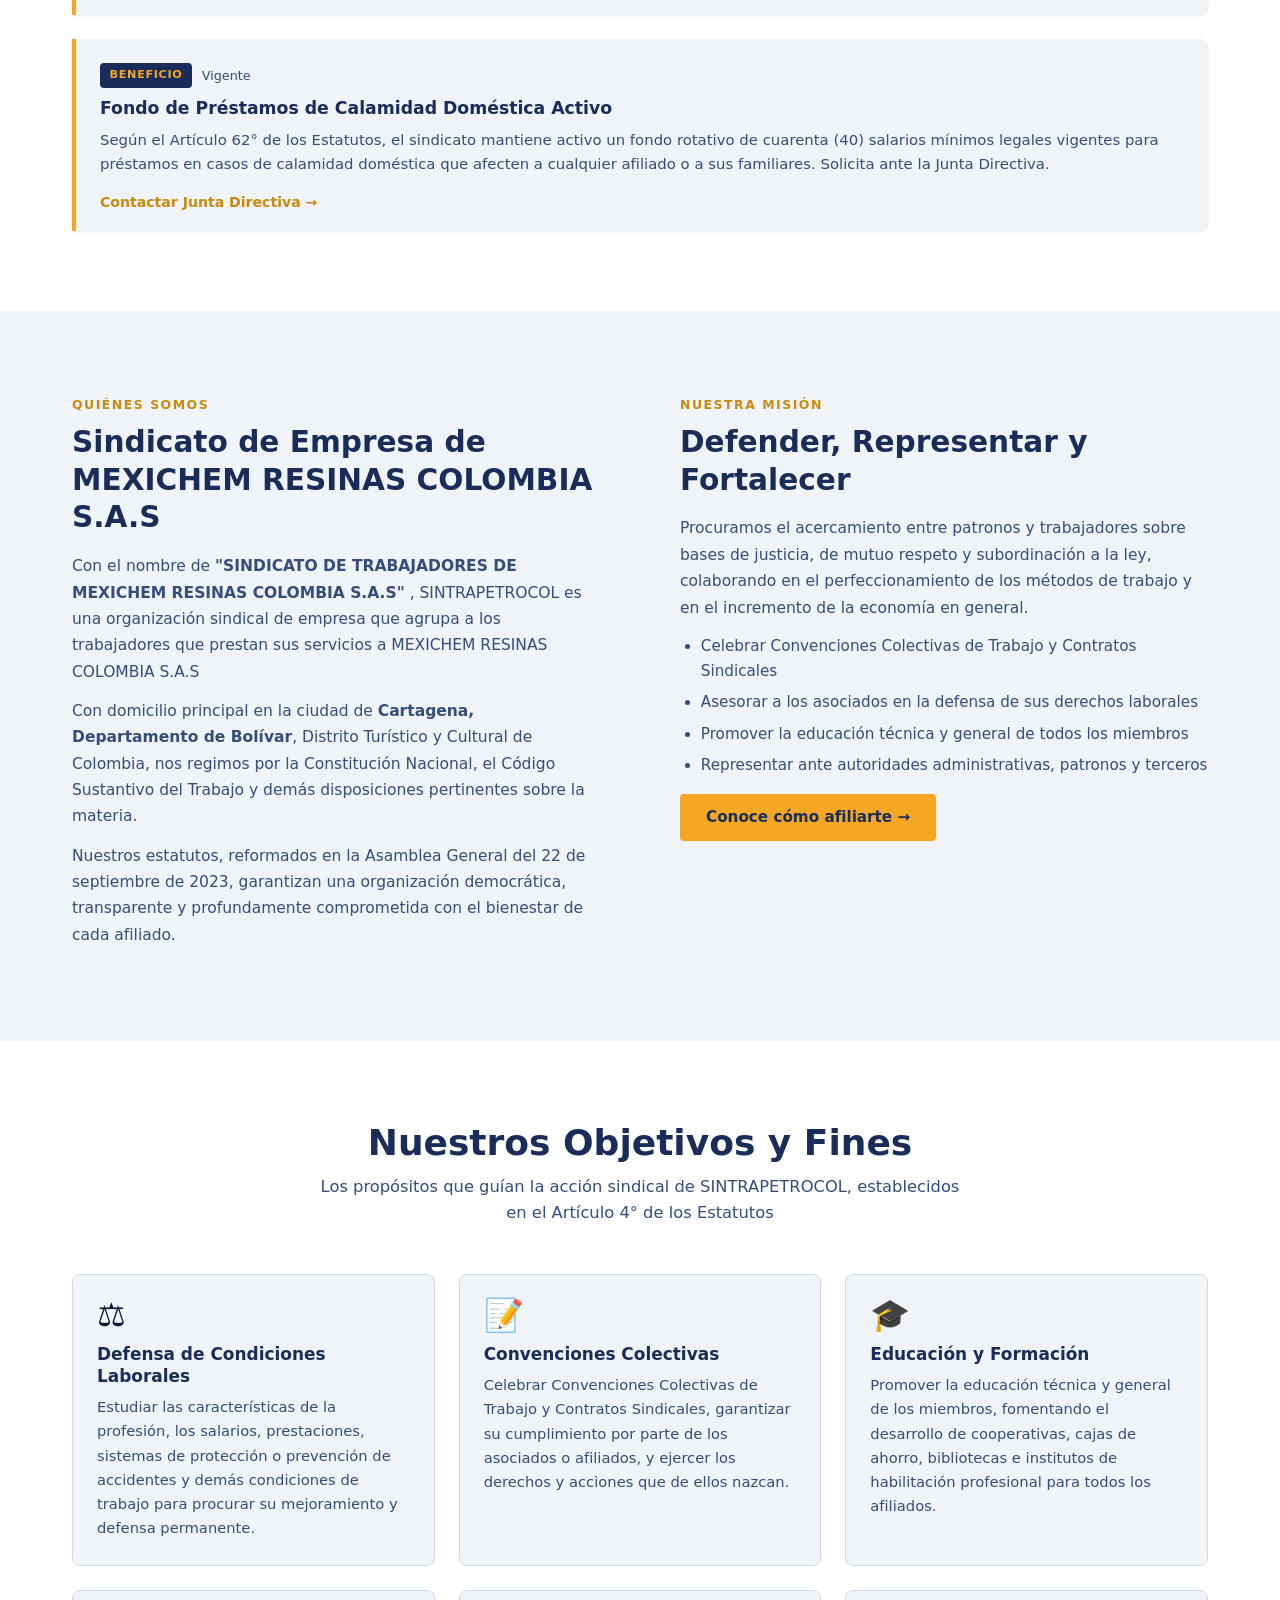
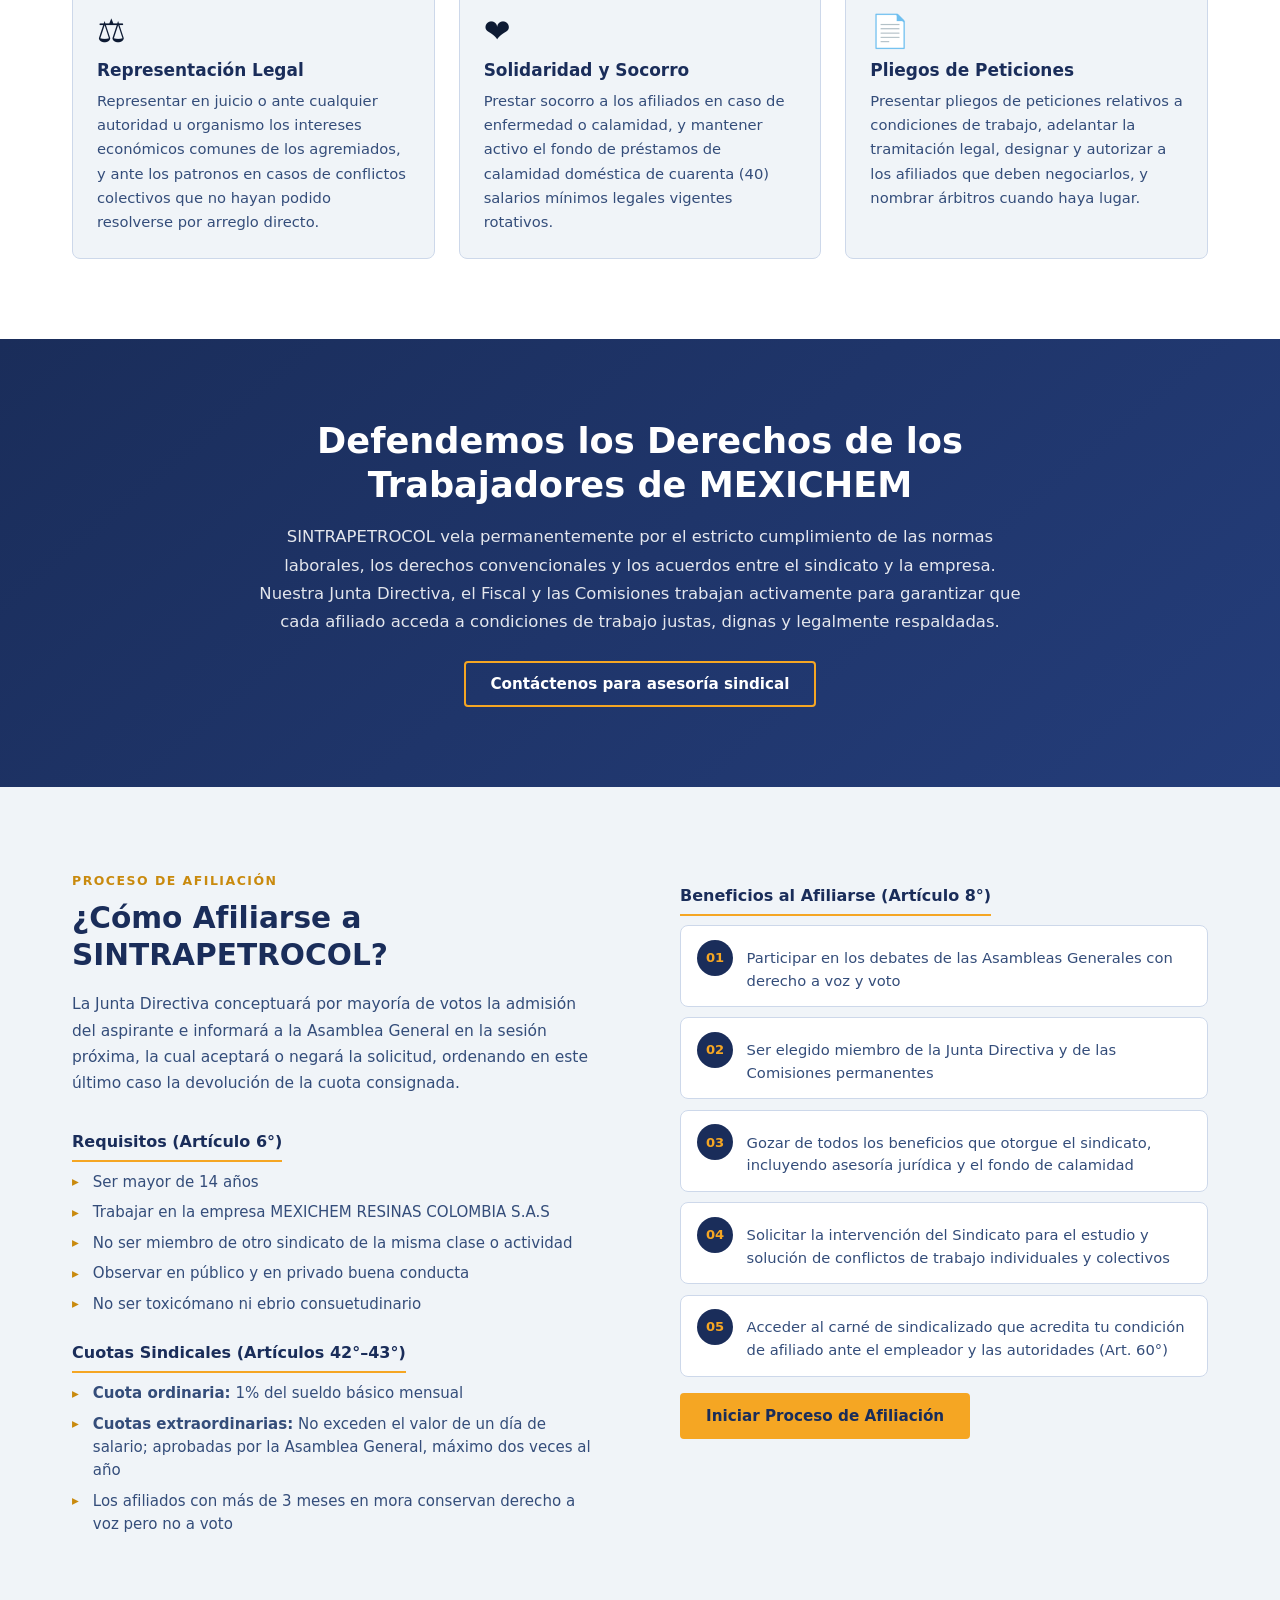
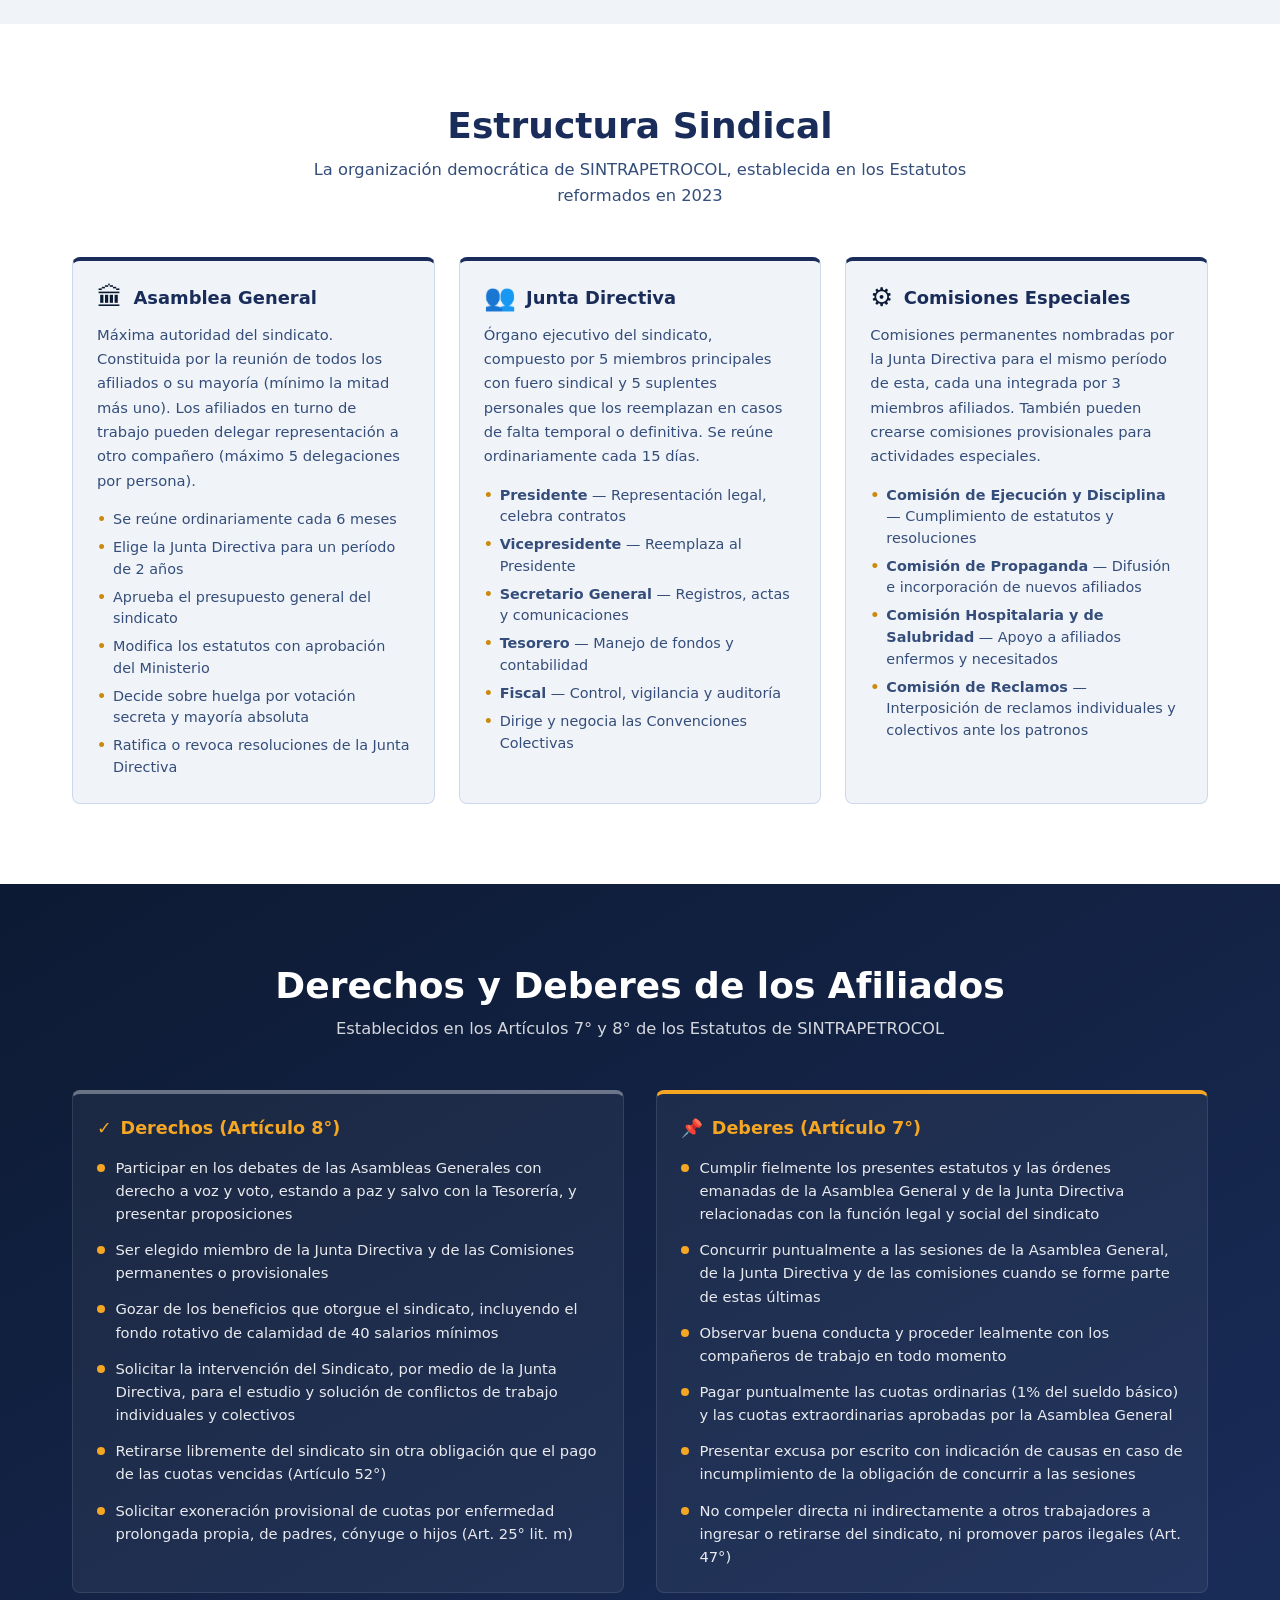
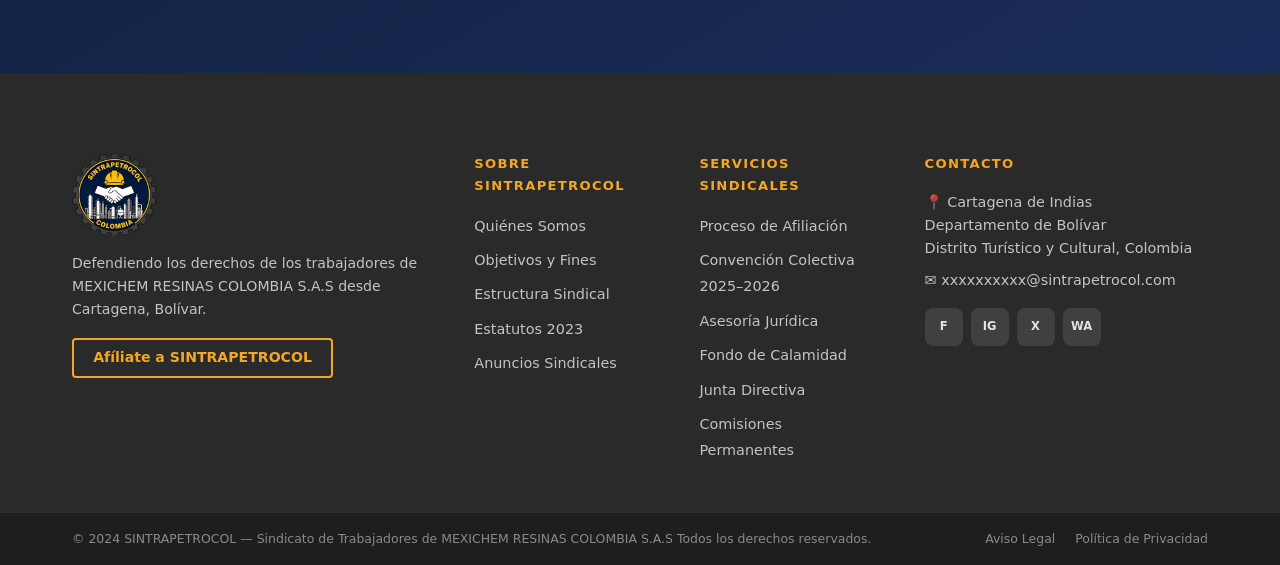
==== commit eaa1c0ac: "Optimizar logo: WebP 68KB (-96%), picture element con fallback PNG, preload en head" ====
--- a/index.html
+++ b/index.html
@@ -8,6 +8,7 @@
   <meta name="apple-mobile-web-app-capable" content="yes" />
   <meta name="apple-mobile-web-app-status-bar-style" content="black-translucent" />
   <title>SINTRAPETROCOL — Sindicato de Trabajadores de MEXICHEM RESINAS COLOMBIA S.A.S</title>
+  <link rel="preload" as="image" href="logo.webp" type="image/webp" fetchpriority="high" />
   <link rel="stylesheet" href="styles.css" />
 </head>
 <body>
@@ -32,7 +33,10 @@
   <header class="header" id="header">
     <div class="container header__inner">
       <a href="#inicio" class="header__brand">
-        <img src="logo.png" alt="Escudo SINTRAPETROCOL" class="header__logo" width="56" height="56" decoding="async" />
+        <picture>
+          <source type="image/webp" srcset="logo.webp" />
+          <img src="logo.png" alt="Escudo SINTRAPETROCOL" class="header__logo" width="56" height="56" decoding="async" />
+        </picture>
         <div class="header__brand-text">
           <span class="header__name">SINTRAPETROCOL</span>
           <span class="header__tagline">Sindicato de Trabajadores de MEXICHEM RESINAS COLOMBIA S.A.S</span>
@@ -72,7 +76,10 @@
           </div>
         </div>
         <div class="hero__image-wrap" aria-hidden="true">
-          <img src="logo.png" alt="" class="hero__img" width="280" height="280" fetchpriority="high" decoding="async" />
+          <picture>
+            <source type="image/webp" srcset="logo.webp" />
+            <img src="logo.png" alt="" class="hero__img" width="280" height="280" fetchpriority="high" decoding="async" />
+          </picture>
         </div>
       </div>
     </section>
@@ -413,7 +420,10 @@
     <div class="container footer__grid">
 
       <div class="footer__col footer__col--brand">
-        <img src="logo.png" alt="Escudo SINTRAPETROCOL" class="footer__logo" width="90" height="90" loading="lazy" decoding="async" />
+        <picture>
+          <source type="image/webp" srcset="logo.webp" />
+          <img src="logo.png" alt="Escudo SINTRAPETROCOL" class="footer__logo" width="90" height="90" loading="lazy" decoding="async" />
+        </picture>
         <p class="footer__tagline">Defendiendo los derechos de los trabajadores de MEXICHEM RESINAS COLOMBIA S.A.S desde Cartagena, Bolívar.</p>
         <a href="#afiliacion" class="btn btn--secondary footer__cta">Afíliate a SINTRAPETROCOL</a>
       </div>
--- a/styles.css
+++ b/styles.css
@@ -452,14 +452,11 @@
 .hero__image-wrap {
   width: 175px;
   flex-shrink: 0;
-  background: linear-gradient(140deg, var(--color-primary) 0%, var(--color-primary-light) 100%);
-  border-radius: 50%;
 }
 
 .hero__img {
   width: 100%;
   height: auto;
-  clip-path: circle(50% at 50% 50%);
   filter: drop-shadow(0 8px 24px rgba(0, 0, 0, 0.35));
 }
 
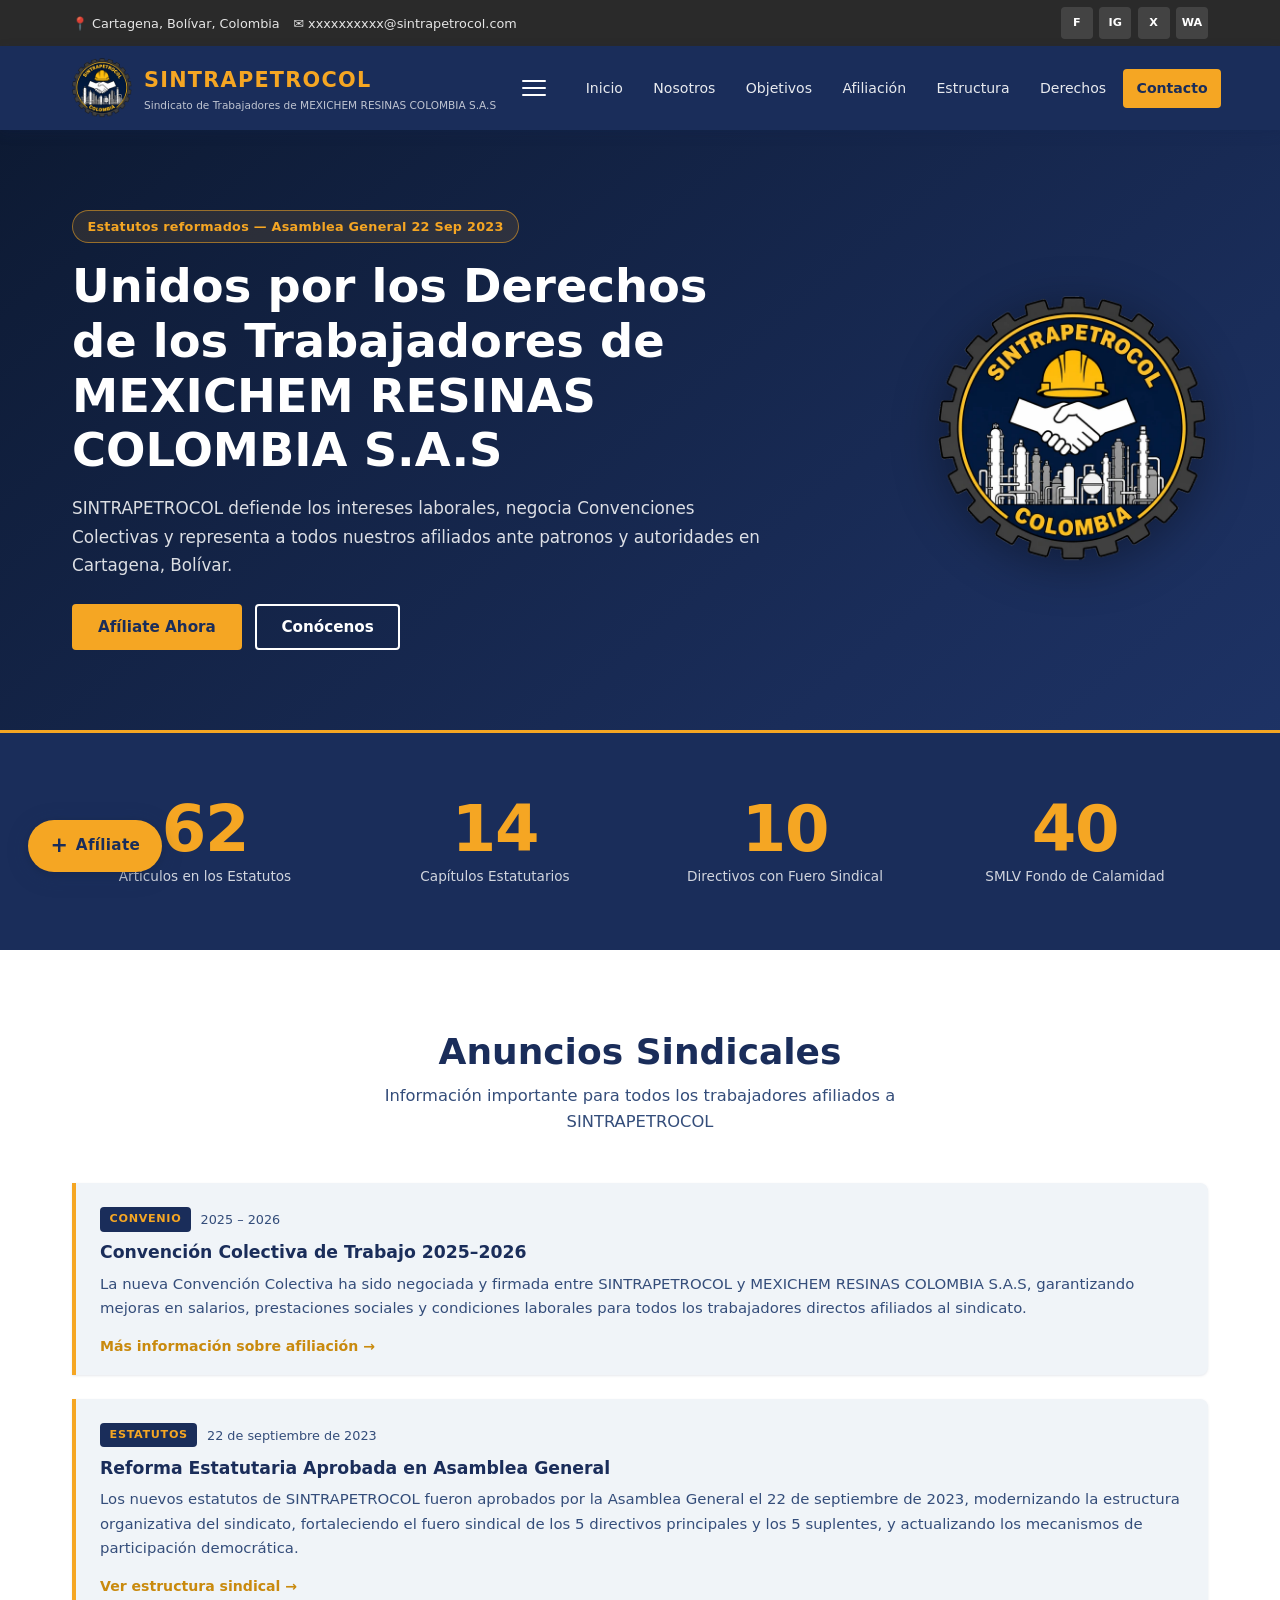
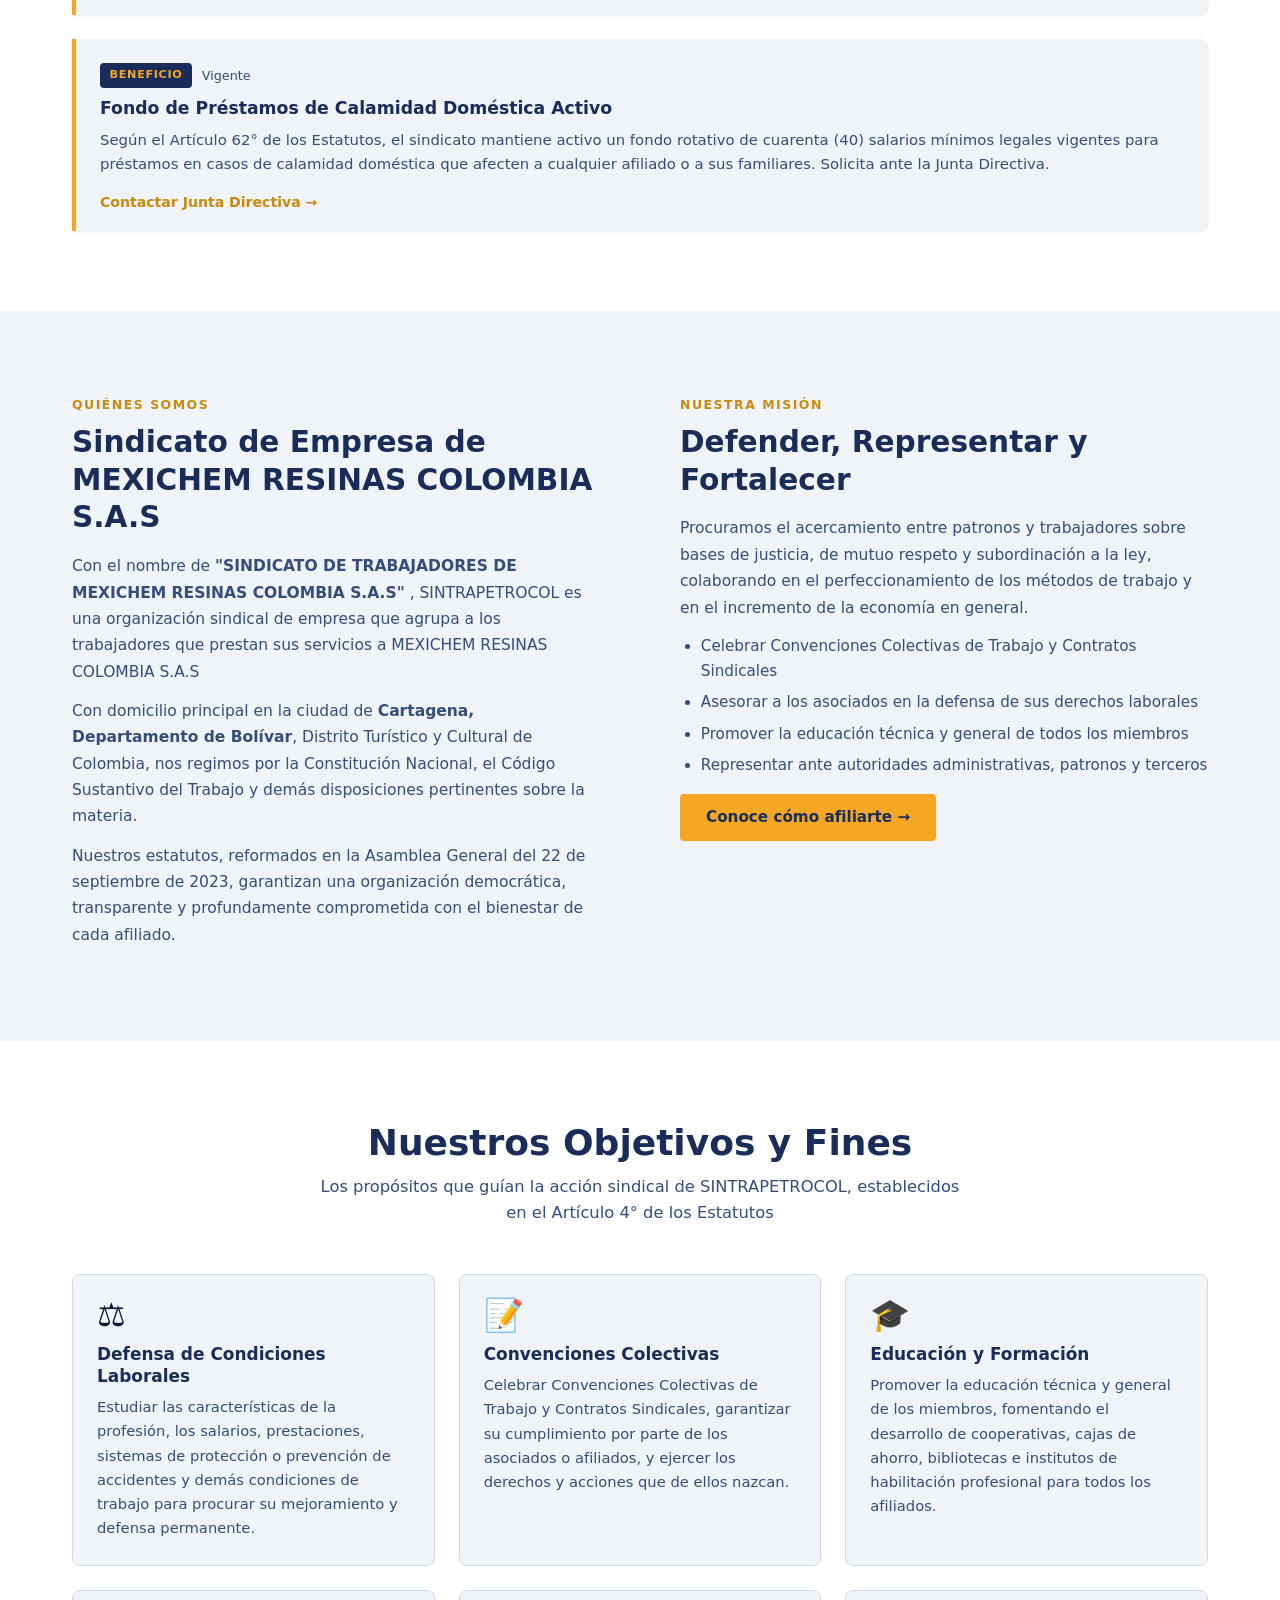
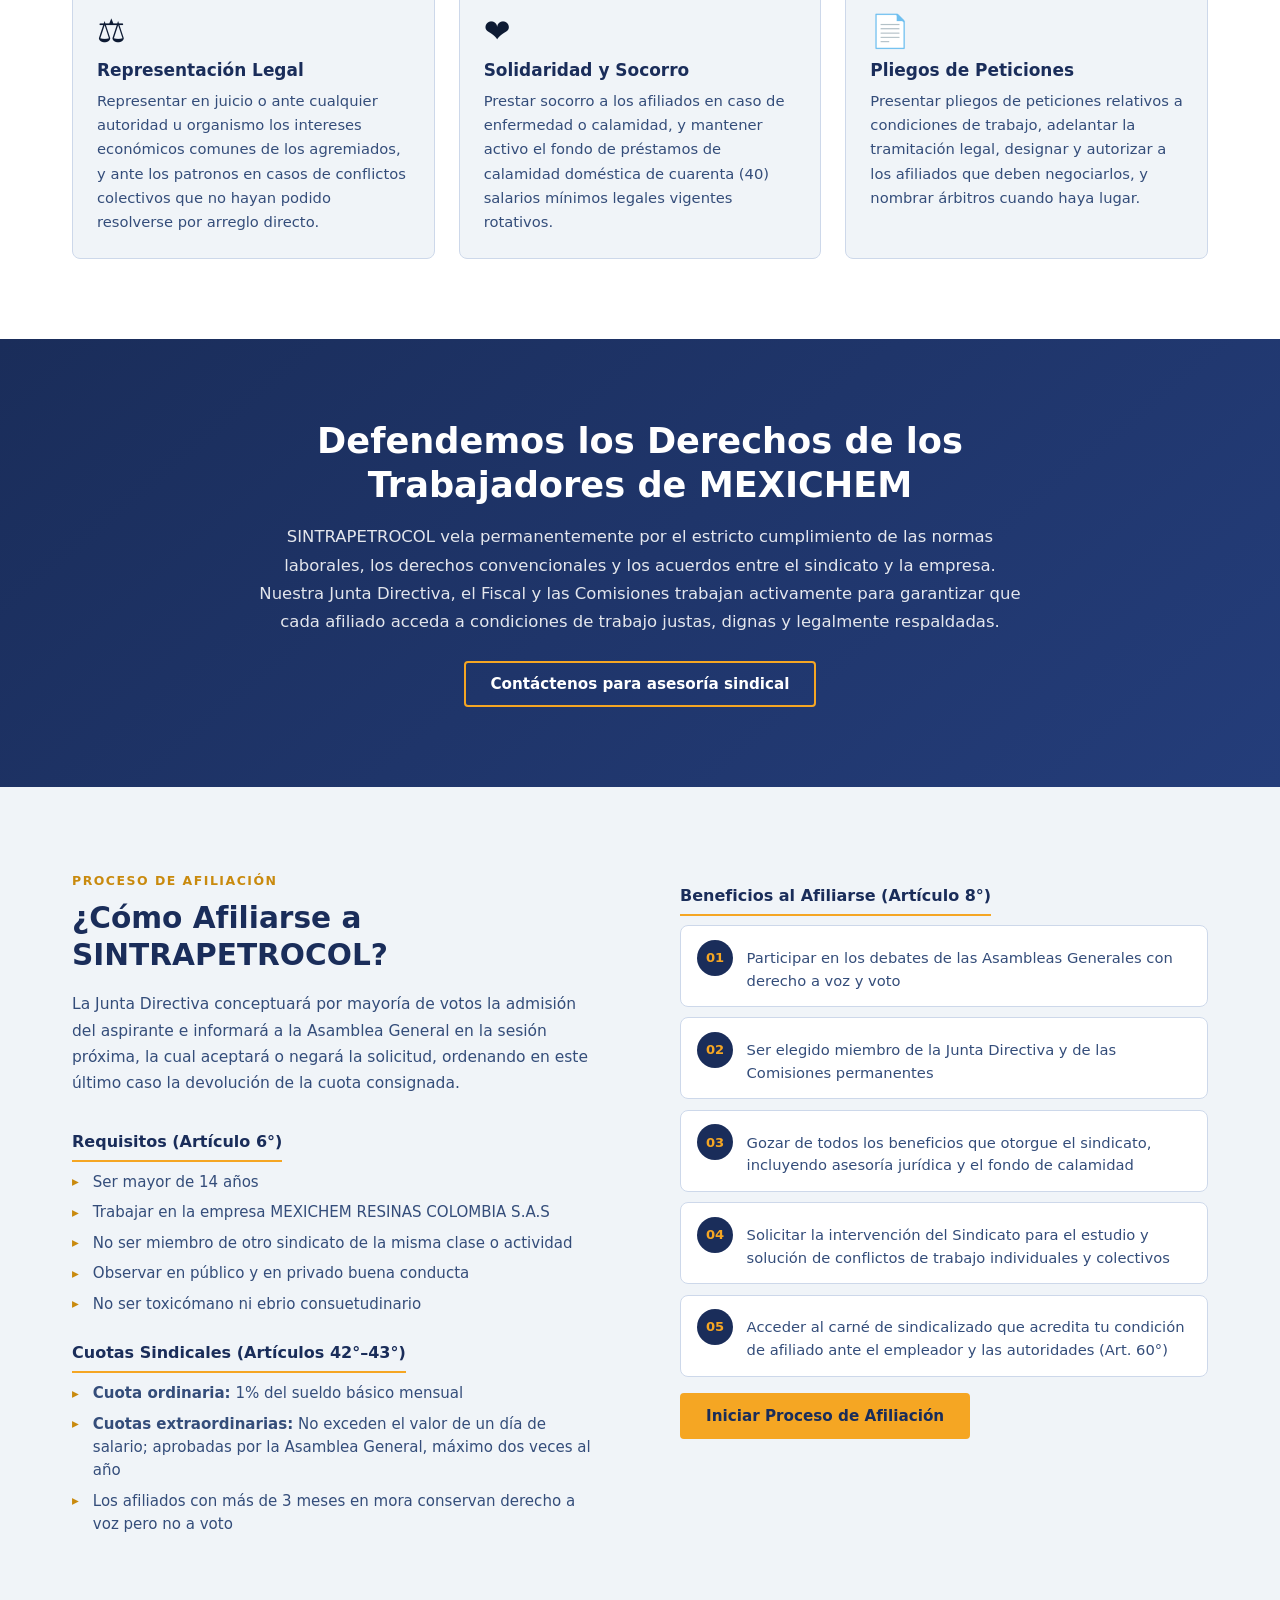
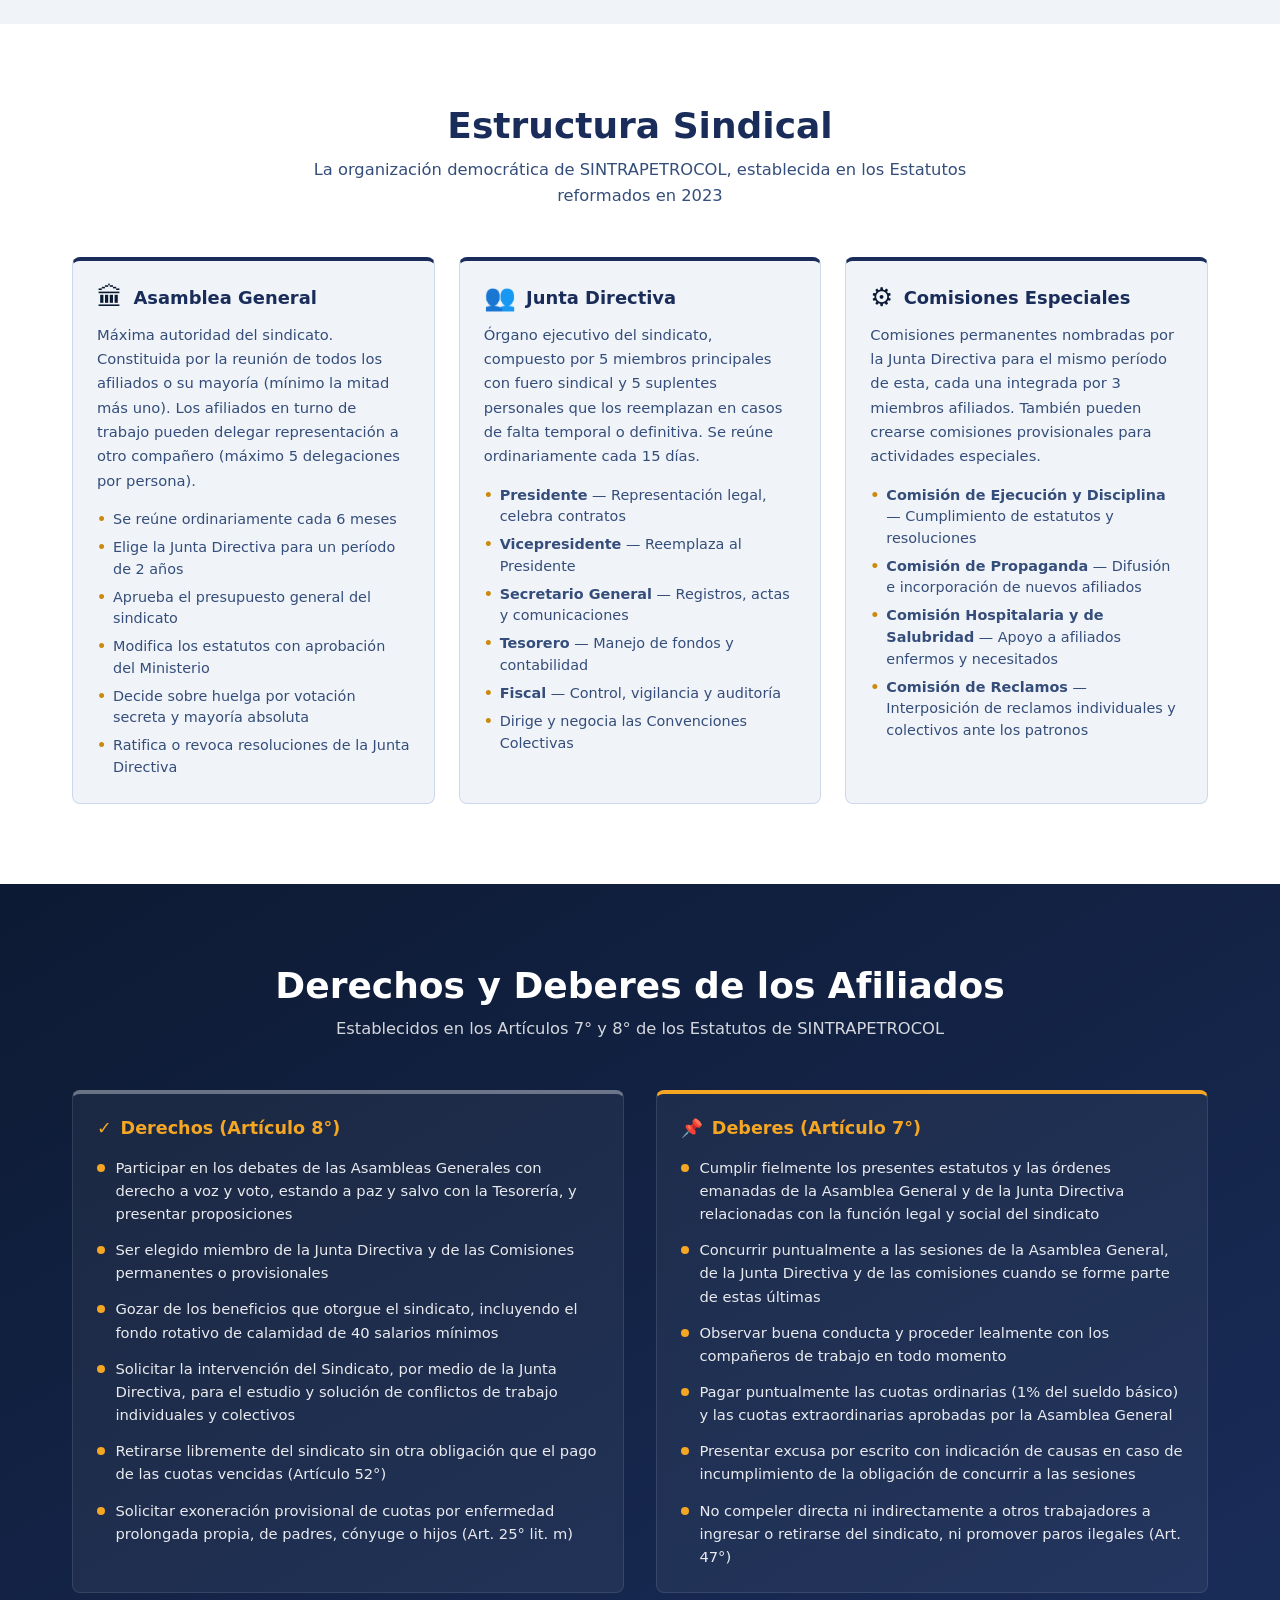
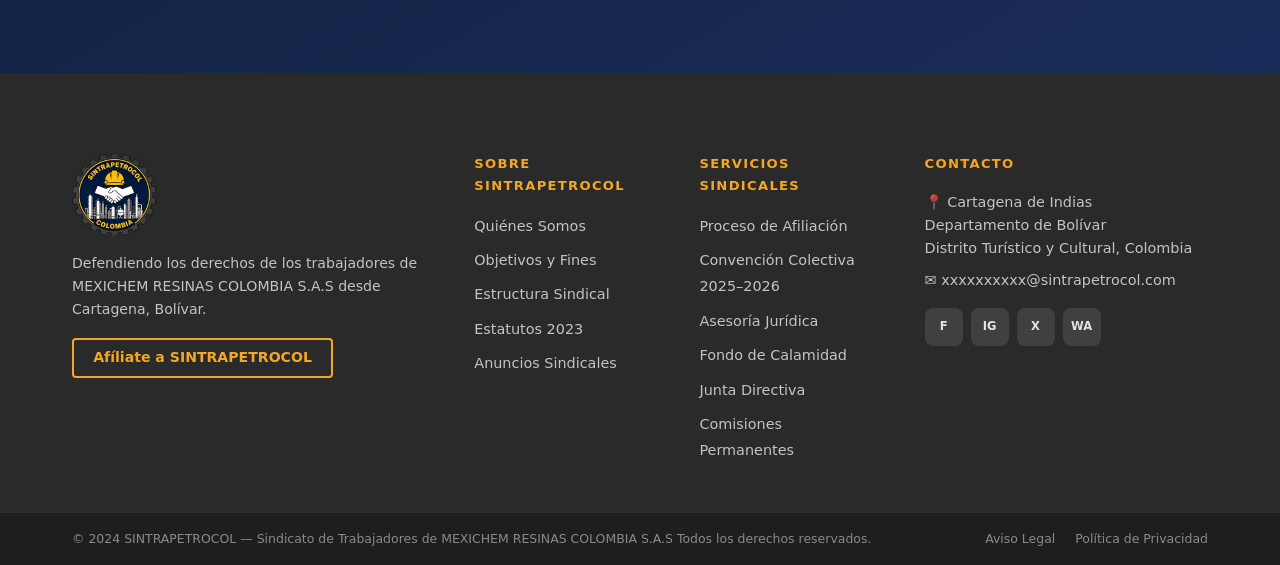
==== commit 9575072a: "Formulario de afiliacion: boton flotante, pagina afiliacion.html, EmailJS, CSS impresion, formato do" ====
--- a/index.html
+++ b/index.html
@@ -415,6 +415,12 @@
 
   </main>
 
+  <!-- BOTÓN FLOTANTE AFILIACIÓN -->
+  <a href="afiliacion.html" class="btn-float" aria-label="Ir al formulario de afiliación">
+    <span class="btn-float__icon" aria-hidden="true">&#43;</span>
+    <span class="btn-float__text">Afíliate</span>
+  </a>
+
   <!-- FOOTER -->
   <footer class="footer" id="contacto" aria-label="Pie de página y contacto">
     <div class="container footer__grid">
--- a/styles.css
+++ b/styles.css
@@ -1508,3 +1508,494 @@
 .reveal-stagger.is-visible > * {
   will-change: auto;
 }
+
+/* ════════════════════════════════════════════════
+   BOTÓN FLOTANTE — AFILIACIÓN
+   ════════════════════════════════════════════════ */
+
+.btn-float {
+  position: fixed;
+  bottom: 1.75rem;
+  left: 1.75rem;
+  z-index: 990;
+  display: flex;
+  align-items: center;
+  gap: 0.5rem;
+  background-color: var(--color-secondary);
+  color: var(--color-primary);
+  font-weight: 800;
+  font-size: 0.95rem;
+  padding: 0.85rem 1.4rem;
+  border-radius: 50px;
+  box-shadow: 0 4px 20px rgba(26, 45, 90, 0.35), 0 2px 8px rgba(0,0,0,0.15);
+  text-decoration: none;
+  transition: transform 0.22s ease, box-shadow 0.22s ease, background-color 0.22s ease;
+  min-height: 48px;
+}
+
+.btn-float:hover {
+  transform: translateY(-4px);
+  box-shadow: 0 10px 32px rgba(26, 45, 90, 0.4), 0 4px 12px rgba(0,0,0,0.18);
+  background-color: var(--color-secondary-dark);
+}
+
+.btn-float:active {
+  transform: translateY(-1px);
+}
+
+.btn-float__icon {
+  font-size: 1.3rem;
+  font-weight: 900;
+  line-height: 1;
+}
+
+.btn-float__text {
+  letter-spacing: 0.02em;
+}
+
+/* Ocultar en la propia página de afiliación */
+.page-afiliacion .btn-float { display: none; }
+
+/* ════════════════════════════════════════════════
+   PÁGINA DE AFILIACIÓN — FORMULARIO
+   ════════════════════════════════════════════════ */
+
+.af-back-btn {
+  color: var(--color-secondary) !important;
+  border-color: var(--color-secondary) !important;
+  font-size: 0.85rem;
+  padding: 0.5rem 1rem;
+  white-space: nowrap;
+}
+
+.af-main {
+  background-color: var(--color-background);
+  min-height: 100vh;
+  padding: 2rem 0 4rem;
+}
+
+.af-container {
+  max-width: 820px;
+  margin-inline: auto;
+  padding-inline: 1rem;
+}
+
+/* Mensaje de éxito */
+.af-success {
+  background-color: var(--color-surface);
+  border: 2px solid #22a865;
+  border-radius: var(--radius-md);
+  padding: 2.5rem;
+  text-align: center;
+  margin-bottom: 2rem;
+}
+
+.af-success__icon {
+  display: inline-flex;
+  align-items: center;
+  justify-content: center;
+  width: 56px;
+  height: 56px;
+  background-color: #22a865;
+  color: #fff;
+  border-radius: 50%;
+  font-size: 1.6rem;
+  font-weight: 700;
+  margin-bottom: 1rem;
+}
+
+.af-success h2 { color: var(--color-primary); margin-bottom: 0.5rem; }
+.af-success p  { color: var(--color-text-secondary); margin-bottom: 1.5rem; }
+
+.af-success__actions {
+  display: flex;
+  gap: 1rem;
+  justify-content: center;
+  flex-wrap: wrap;
+}
+
+/* Formulario */
+.af-form {
+  background-color: var(--color-surface);
+  border: 1px solid var(--color-border);
+  border-radius: var(--radius-md);
+  padding: 2rem;
+  box-shadow: var(--shadow-md);
+}
+
+/* Encabezado del documento */
+.af-doc-header {
+  display: flex;
+  align-items: center;
+  gap: 1.25rem;
+  padding-bottom: 1.25rem;
+  margin-bottom: 1.25rem;
+  border-bottom: 2px solid var(--color-primary);
+}
+
+.af-doc-header__logo img {
+  width: 80px;
+  height: 80px;
+  object-fit: contain;
+  flex-shrink: 0;
+}
+
+.af-doc-header__union {
+  font-size: 0.95rem;
+  font-weight: 800;
+  color: var(--color-primary);
+  text-transform: uppercase;
+  line-height: 1.3;
+  margin-bottom: 0.2rem;
+}
+
+.af-doc-header__acronym {
+  font-size: 0.9rem;
+  font-weight: 700;
+  color: var(--color-primary);
+  letter-spacing: 0.15em;
+  margin-bottom: 0.3rem;
+}
+
+.af-doc-header__legal,
+.af-doc-header__address,
+.af-doc-header__email {
+  font-size: 0.78rem;
+  color: var(--color-text-secondary);
+  line-height: 1.6;
+}
+
+/* Fila de fecha */
+.af-date-row {
+  display: flex;
+  align-items: center;
+  gap: 0.75rem;
+  margin-bottom: 1.25rem;
+  flex-wrap: wrap;
+}
+
+.af-date-label {
+  font-weight: 700;
+  font-size: 0.88rem;
+  color: var(--color-primary);
+  white-space: nowrap;
+}
+
+.af-input--date {
+  width: auto;
+}
+
+/* Texto formal */
+.af-letter-body {
+  background-color: var(--color-background);
+  border-left: 3px solid var(--color-secondary);
+  padding: 1rem 1.25rem;
+  border-radius: 0 var(--radius-sm) var(--radius-sm) 0;
+  margin-bottom: 1.5rem;
+}
+
+.af-letter-body p {
+  font-size: 0.9rem;
+  color: var(--color-text-secondary);
+  line-height: 1.75;
+  text-align: justify;
+}
+
+/* Fieldset */
+.af-fieldset {
+  border: 1px solid var(--color-border);
+  border-radius: var(--radius-md);
+  padding: 1.25rem;
+  margin-bottom: 1.5rem;
+}
+
+.af-fieldset__legend {
+  font-weight: 800;
+  font-size: 0.82rem;
+  color: var(--color-surface);
+  background-color: var(--color-primary);
+  padding: 0.25rem 0.75rem;
+  border-radius: var(--radius-sm);
+  letter-spacing: 0.08em;
+  text-transform: uppercase;
+}
+
+/* Filas de campos */
+.af-row {
+  display: grid;
+  gap: 0.85rem;
+  margin-bottom: 0.85rem;
+}
+
+.af-row--1  { grid-template-columns: 1fr; }
+.af-row--2  { grid-template-columns: 1fr 1fr; }
+.af-row--3  { grid-template-columns: 1fr 1fr 1fr; }
+.af-row--nacimiento {
+  grid-template-columns: 60px 60px 80px 1fr 100px;
+  align-items: end;
+}
+
+.af-field { display: flex; flex-direction: column; gap: 0.3rem; }
+.af-field--grow { flex: 1; }
+
+.af-label {
+  font-size: 0.78rem;
+  font-weight: 600;
+  color: var(--color-text-secondary);
+}
+
+.af-req { color: #c0392b; }
+
+.af-input {
+  border: 1px solid var(--color-border);
+  border-radius: var(--radius-sm);
+  padding: 0.55rem 0.75rem;
+  font-size: 0.9rem;
+  font-family: var(--font-base);
+  color: var(--color-text-primary);
+  background-color: var(--color-surface);
+  width: 100%;
+  transition: border-color 0.18s ease, box-shadow 0.18s ease;
+}
+
+.af-input:focus {
+  outline: none;
+  border-color: var(--color-primary);
+  box-shadow: 0 0 0 3px rgba(26, 45, 90, 0.12);
+}
+
+.af-input.af-invalid {
+  border-color: #c0392b;
+  box-shadow: 0 0 0 3px rgba(192, 57, 43, 0.1);
+}
+
+.af-input--sm { text-align: center; }
+
+/* Área de firma */
+.af-signature-row {
+  display: flex;
+  align-items: flex-end;
+  gap: 1.5rem;
+  flex-wrap: wrap;
+  margin-bottom: 1.5rem;
+  padding: 1.25rem;
+  background-color: var(--color-background);
+  border-radius: var(--radius-md);
+  border: 1px dashed var(--color-border);
+}
+
+.af-signature-block {
+  flex: 1;
+  min-width: 180px;
+}
+
+.af-signature-line {
+  height: 56px;
+  border-bottom: 2px solid var(--color-dark);
+  margin-bottom: 0.4rem;
+}
+
+.af-signature-label {
+  font-size: 0.78rem;
+  color: var(--color-text-secondary);
+  text-align: center;
+}
+
+/* Sección Junta Directiva */
+.af-junta {
+  background-color: #f8f0e8;
+  border: 1px solid #d4860f;
+  border-radius: var(--radius-md);
+  padding: 1rem 1.25rem;
+  margin-bottom: 1.5rem;
+}
+
+.af-junta__title {
+  font-size: 0.78rem;
+  font-weight: 800;
+  color: var(--color-secondary-dark);
+  text-transform: uppercase;
+  letter-spacing: 0.06em;
+  margin-bottom: 0.6rem;
+}
+
+.af-junta__text {
+  font-size: 0.88rem;
+  color: var(--color-text-secondary);
+  line-height: 2;
+  margin-bottom: 0.75rem;
+}
+
+.af-junta__blank {
+  display: inline-block;
+  border-bottom: 1px solid var(--color-dark);
+  min-width: 40px;
+  margin: 0 0.25rem;
+  vertical-align: bottom;
+}
+
+.af-junta__blank--md { min-width: 60px; }
+.af-junta__blank--lg { min-width: 120px; }
+
+.af-junta__field {
+  display: flex;
+  align-items: center;
+  gap: 0.5rem;
+  font-size: 0.85rem;
+  color: var(--color-text-secondary);
+}
+
+/* Botones de acción */
+.af-actions {
+  display: flex;
+  gap: 1rem;
+  flex-wrap: wrap;
+  justify-content: center;
+  padding-top: 1rem;
+  border-top: 1px solid var(--color-border);
+}
+
+.af-btn-submit { min-width: 200px; }
+
+.af-error {
+  text-align: center;
+  color: #c0392b;
+  font-size: 0.88rem;
+  margin-top: 0.75rem;
+}
+
+.btn--outline-dark {
+  background-color: transparent;
+  color: var(--color-primary);
+  border: 2px solid var(--color-primary);
+  font-weight: 700;
+  font-size: 0.95rem;
+  padding: 0.75rem 1.5rem;
+  border-radius: var(--radius-sm);
+  cursor: pointer;
+  transition: background-color 0.2s, color 0.2s;
+}
+
+.btn--outline-dark:hover {
+  background-color: var(--color-primary);
+  color: var(--color-surface);
+}
+
+/* ── Responsive del formulario ────────────── */
+@media (max-width: 640px) {
+  .af-form { padding: 1.25rem; }
+  .af-doc-header { flex-direction: column; text-align: center; }
+  .af-row--2 { grid-template-columns: 1fr; }
+  .af-row--3 { grid-template-columns: 1fr; }
+  .af-row--nacimiento { grid-template-columns: 1fr 1fr 1fr; }
+  .af-row--nacimiento .af-field--grow { grid-column: 1 / -1; }
+  .af-row--nacimiento .af-field:last-child { grid-column: 1 / -1; }
+  .af-signature-row { flex-direction: column; }
+  .af-actions { flex-direction: column; }
+  .af-btn-submit { width: 100%; }
+}
+
+/* ════════════════════════════════════════════════
+   CSS DE IMPRESIÓN
+   ════════════════════════════════════════════════ */
+
+@media print {
+  @page { size: letter portrait; margin: 1.8cm 2cm; }
+
+  /* Ocultar elementos web */
+  .header,
+  .af-back-btn,
+  .af-actions,
+  .af-error,
+  .af-success__actions,
+  .btn-float,
+  .no-print { display: none !important; }
+
+  body, .af-main { background: white !important; padding: 0 !important; }
+
+  .af-container { max-width: 100%; padding: 0; }
+
+  .af-form {
+    border: none !important;
+    box-shadow: none !important;
+    padding: 0 !important;
+  }
+
+  /* Encabezado impreso */
+  .af-doc-header {
+    border-bottom: 2pt solid #000 !important;
+    padding-bottom: 8pt;
+    margin-bottom: 10pt;
+  }
+
+  .af-doc-header__union  { font-size: 11pt !important; }
+  .af-doc-header__acronym { font-size: 10pt !important; }
+  .af-doc-header__legal,
+  .af-doc-header__address,
+  .af-doc-header__email { font-size: 8pt !important; }
+
+  /* Texto formal */
+  .af-letter-body {
+    border-left: 2pt solid #000 !important;
+    background: white !important;
+    padding: 6pt 10pt !important;
+    margin-bottom: 12pt !important;
+  }
+
+  .af-letter-body p { font-size: 9.5pt !important; color: #000 !important; }
+
+  /* Leyenda del fieldset */
+  .af-fieldset {
+    border: 1pt solid #000 !important;
+    padding: 8pt !important;
+    margin-bottom: 10pt !important;
+  }
+
+  .af-fieldset__legend {
+    font-size: 8pt !important;
+    background-color: #000 !important;
+    color: #fff !important;
+  }
+
+  /* Inputs impresos: solo línea inferior */
+  .af-input {
+    border: none !important;
+    border-bottom: 1pt solid #000 !important;
+    border-radius: 0 !important;
+    padding: 2pt 2pt 2pt 0 !important;
+    font-size: 9.5pt !important;
+    background: transparent !important;
+    box-shadow: none !important;
+  }
+
+  .af-label { font-size: 7.5pt !important; color: #444 !important; }
+
+  /* Fecha */
+  .af-date-label { font-size: 9pt !important; }
+  .af-input--date { font-size: 9pt !important; }
+
+  /* Firma */
+  .af-signature-row {
+    background: white !important;
+    border: 1pt dashed #888 !important;
+    padding: 6pt !important;
+  }
+
+  .af-signature-line {
+    height: 48pt !important;
+    border-bottom: 1.5pt solid #000 !important;
+  }
+
+  /* Junta Directiva */
+  .af-junta {
+    background: #f9f9f9 !important;
+    border: 1pt solid #888 !important;
+    padding: 6pt 8pt !important;
+  }
+
+  .af-junta__title { font-size: 7.5pt !important; }
+  .af-junta__text  { font-size: 8.5pt !important; }
+
+  /* Éxito */
+  .af-success { display: none !important; }
+}
